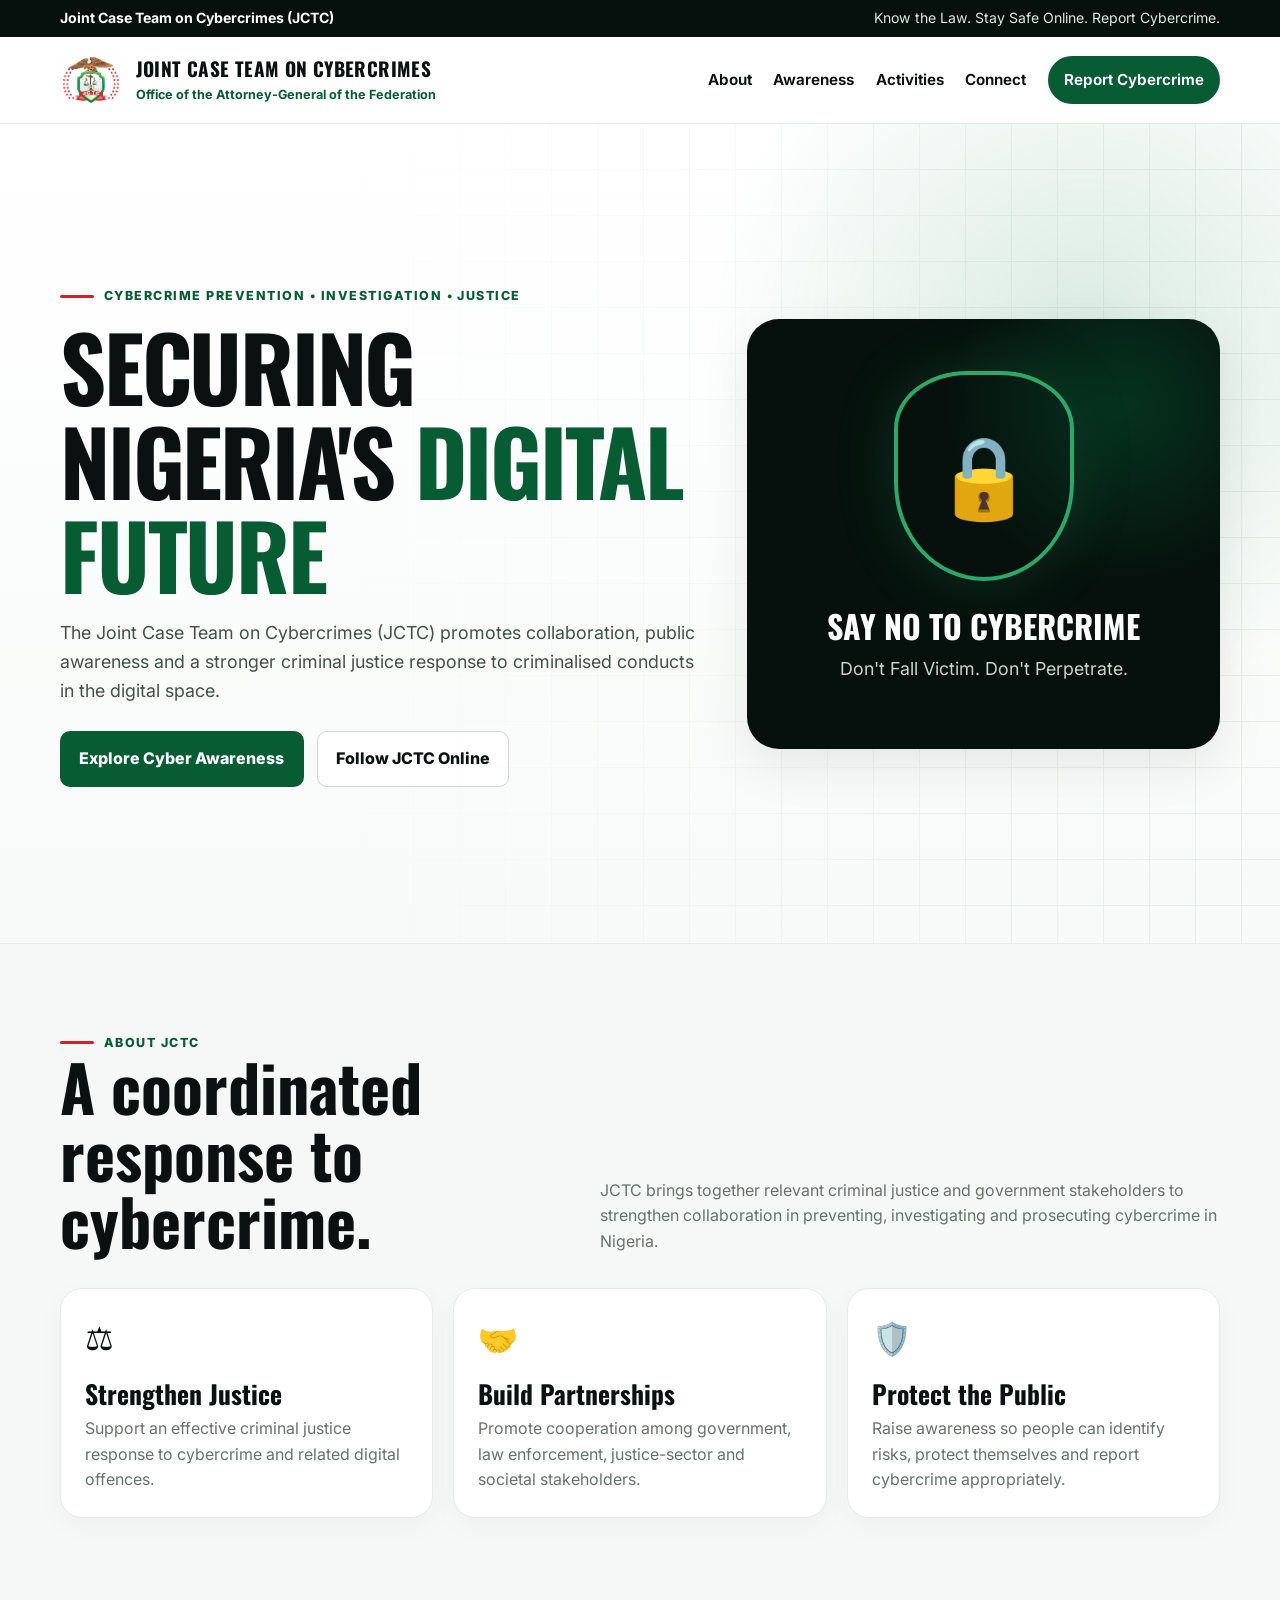
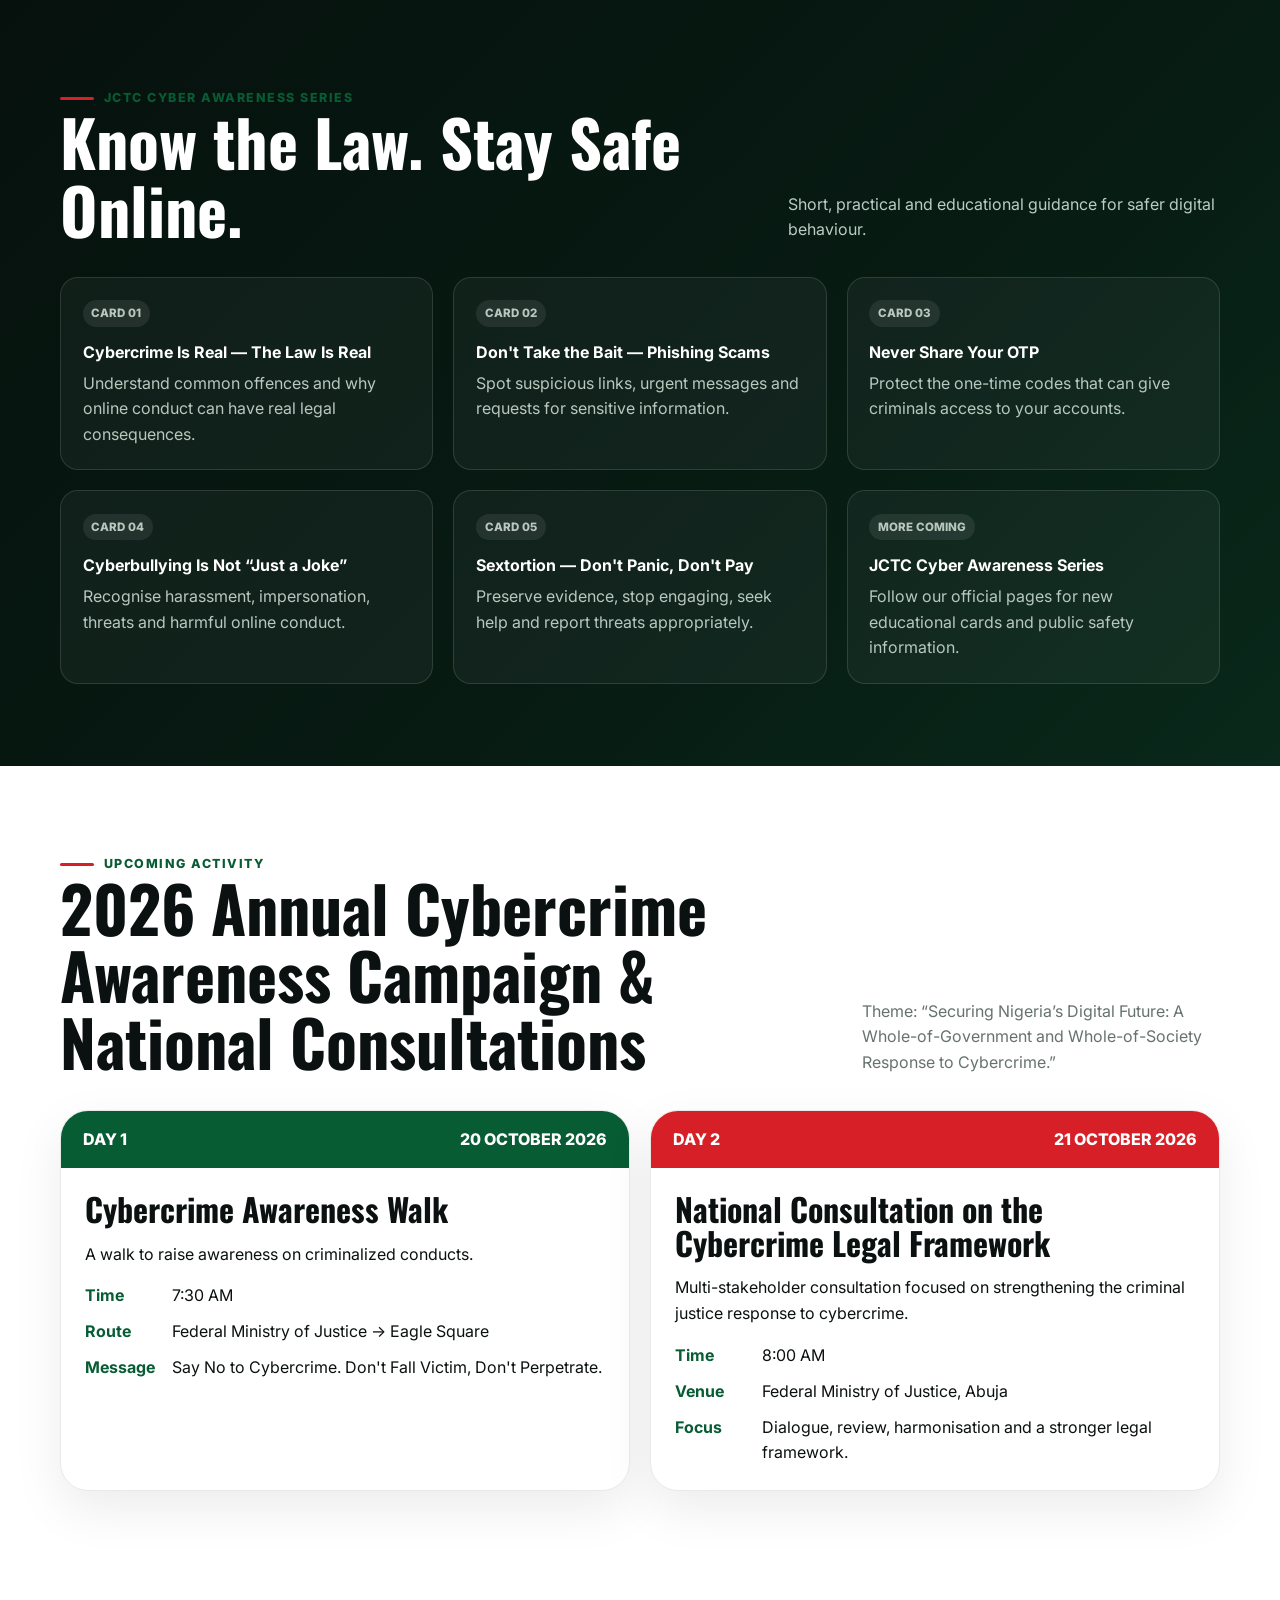
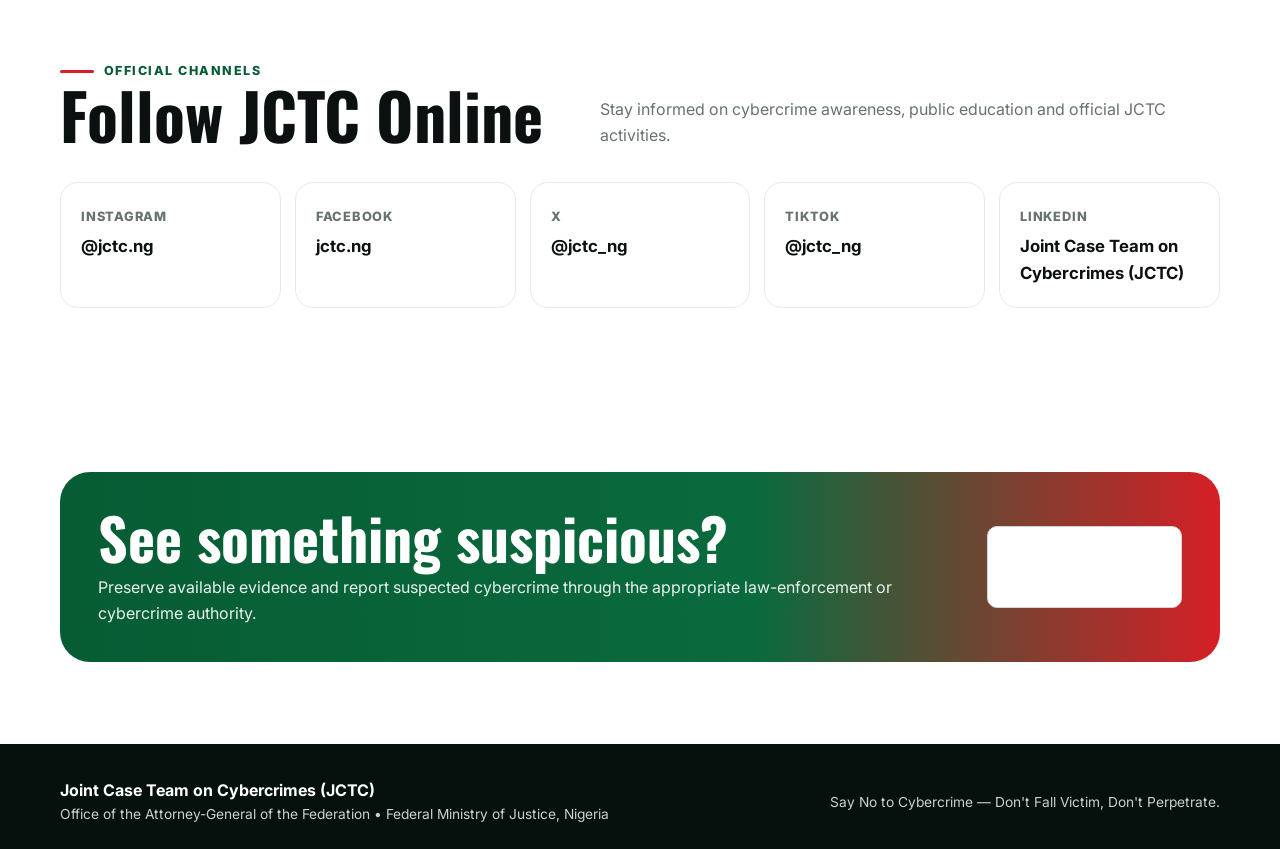
==== index.html @ baa5081a "Add files via upload" ====
<!DOCTYPE html>
<html lang="en">
<head>
  <meta charset="UTF-8" />
  <meta name="viewport" content="width=device-width, initial-scale=1.0" />
  <meta name="description" content="Joint Case Team on Cybercrimes (JCTC) — cybercrime awareness, activities, public education and official social media links." />
  <title>JCTC | Joint Case Team on Cybercrimes</title>
  <link rel="preconnect" href="https://fonts.googleapis.com">
  <link rel="preconnect" href="https://fonts.gstatic.com" crossorigin>
  <link href="https://fonts.googleapis.com/css2?family=Inter:wght@400;500;600;700;800&family=Oswald:wght@500;600;700&display=swap" rel="stylesheet">
  <style>
    :root{
      --green:#075c34;
      --green2:#0a7a45;
      --red:#d61f26;
      --ink:#0b1110;
      --muted:#66736c;
      --line:#e6ebe8;
      --soft:#f6f8f7;
      --white:#ffffff;
      --dark:#06110d;
      --dark2:#0a1f16;
      --gold:#b8872d;
      --shadow:0 18px 50px rgba(0,0,0,.08);
      --radius:22px;
    }
    *{box-sizing:border-box}
    html{scroll-behavior:smooth}
    body{
      margin:0;
      font-family:Inter,system-ui,-apple-system,Segoe UI,Roboto,Arial,sans-serif;
      color:var(--ink);
      background:#fff;
      line-height:1.6;
    }
    a{color:inherit;text-decoration:none}
    img{max-width:100%;display:block}
    .wrap{width:min(1160px,calc(100% - 36px));margin:auto}
    .topbar{
      background:var(--dark);
      color:#dbe9e1;
      font-size:.88rem;
      padding:.45rem 0;
    }
    .topbar .wrap{display:flex;justify-content:space-between;gap:1rem;align-items:center}
    .topbar strong{color:white}
    header{
      position:sticky;top:0;z-index:50;
      background:rgba(255,255,255,.95);
      backdrop-filter:blur(14px);
      border-bottom:1px solid var(--line);
    }
    .nav{
      min-height:86px;display:flex;align-items:center;justify-content:space-between;gap:1.2rem;
    }
    .brand{display:flex;align-items:center;gap:.85rem;min-width:0}
    .brand img{width:62px;height:62px;object-fit:contain;border-radius:10px}
    .brand-text strong{display:block;font-family:Oswald,sans-serif;font-size:1.2rem;letter-spacing:.02em}
    .brand-text span{display:block;color:var(--green);font-weight:700;font-size:.79rem}
    nav{display:flex;gap:1.35rem;align-items:center;font-weight:650;font-size:.95rem}
    nav a:hover{color:var(--green)}
    .nav-btn{background:var(--green);color:white;padding:.75rem 1rem;border-radius:999px}
    .hero{
      position:relative;overflow:hidden;
      background:
        radial-gradient(circle at 85% 25%, rgba(10,122,69,.14), transparent 30%),
        linear-gradient(180deg,#fff 0%,#f7faf8 100%);
      border-bottom:1px solid var(--line);
    }
    .hero::before{
      content:"";position:absolute;inset:0;opacity:.08;pointer-events:none;
      background-image:
        linear-gradient(90deg, transparent 97%, var(--green) 98%),
        linear-gradient(transparent 97%, var(--green) 98%);
      background-size:46px 46px;
      mask-image:linear-gradient(to left,#000,transparent 75%);
    }
    .hero-grid{
      min-height:620px;display:grid;grid-template-columns:1.15fr .85fr;align-items:center;gap:3rem;padding:74px 0;
    }
    .eyebrow{
      display:inline-flex;align-items:center;gap:.6rem;
      color:var(--green);font-weight:800;text-transform:uppercase;letter-spacing:.12em;font-size:.78rem;
    }
    .eyebrow::before{content:"";width:34px;height:3px;background:var(--red);border-radius:3px}
    h1,h2,h3{font-family:Oswald,sans-serif;line-height:1.05;margin:0}
    h1{font-size:clamp(3rem,7vw,6.1rem);letter-spacing:-.025em;margin:.8rem 0 1rem}
    h1 .green{color:var(--green)}
    h1 .red{color:var(--red)}
    .hero p{max-width:710px;font-size:1.12rem;color:#425149}
    .actions{display:flex;flex-wrap:wrap;gap:.8rem;margin-top:1.6rem}
    .btn{
      display:inline-flex;align-items:center;justify-content:center;gap:.5rem;
      padding:.9rem 1.15rem;border-radius:10px;font-weight:800;border:1px solid transparent;
    }
    .btn-primary{background:var(--green);color:#fff}
    .btn-outline{border-color:#cfd8d3;background:#fff}
    .hero-card{
      background:var(--dark);color:white;border-radius:32px;padding:2rem;box-shadow:var(--shadow);
      min-height:430px;position:relative;overflow:hidden;
    }
    .hero-card::before{
      content:"";position:absolute;inset:0;
      background:radial-gradient(circle at 80% 20%,rgba(0,255,139,.14),transparent 35%);
    }
    .shield{
      width:180px;height:210px;margin:20px auto 28px;
      border:4px solid #2ca86a;border-radius:90px 90px 110px 110px / 70px 70px 120px 120px;
      display:grid;place-items:center;position:relative;box-shadow:0 0 60px rgba(44,168,106,.2);
    }
    .shield::before{content:"🔒";font-size:5rem}
    .hero-card h3{font-size:2rem;text-align:center;position:relative}
    .hero-card p{color:#c5d7cd;text-align:center;position:relative;margin:.8rem 0 0}
    section{padding:82px 0}
    .section-head{display:flex;align-items:end;justify-content:space-between;gap:2rem;margin-bottom:34px}
    .section-head h2{font-size:clamp(2.2rem,5vw,4rem)}
    .section-head p{max-width:620px;color:var(--muted);margin:0}
    .grid{display:grid;gap:20px}
    .grid-3{grid-template-columns:repeat(3,1fr)}
    .grid-2{grid-template-columns:repeat(2,1fr)}
    .card{
      border:1px solid var(--line);border-radius:var(--radius);padding:1.5rem;background:#fff;box-shadow:0 8px 28px rgba(0,0,0,.035);
    }
    .card .icon{font-size:2rem;margin-bottom:1rem}
    .card h3{font-size:1.6rem;margin-bottom:.55rem}
    .card p{margin:0;color:var(--muted)}
    .about-band{background:var(--soft)}
    .awareness{
      background:linear-gradient(135deg,var(--dark),#071b13 60%,#09291a);
      color:white;position:relative;overflow:hidden;
    }
    .awareness .section-head p{color:#bbccc2}
    .awareness-card{
      border:1px solid rgba(255,255,255,.12);
      background:rgba(255,255,255,.045);padding:1.35rem;border-radius:18px;
    }
    .awareness-card b{display:block;color:#fff;margin-bottom:.35rem}
    .awareness-card span{color:#b8c8bf}
    .tag{display:inline-block;background:rgba(255,255,255,.08);padding:.25rem .55rem;border-radius:999px;font-size:.72rem;font-weight:800;color:#78d69d;margin-bottom:.8rem}
    .event-card{
      border-radius:28px;border:1px solid var(--line);overflow:hidden;background:white;box-shadow:var(--shadow);
    }
    .event-top{padding:1rem 1.4rem;background:var(--green);color:white;font-weight:800;display:flex;justify-content:space-between}
    .event-card.day2 .event-top{background:var(--red)}
    .event-body{padding:1.5rem}
    .event-body h3{font-size:2rem;margin-bottom:.8rem}
    .meta{display:grid;gap:.65rem;margin-top:1rem}
    .meta div{display:flex;gap:.7rem;align-items:flex-start}
    .meta strong{min-width:76px;color:var(--green)}
    .socials{background:#fff}
    .social-grid{display:grid;grid-template-columns:repeat(5,1fr);gap:14px}
    .social{
      padding:1.25rem;border:1px solid var(--line);border-radius:18px;background:#fff;transition:.2s;
    }
    .social:hover{transform:translateY(-4px);box-shadow:var(--shadow);border-color:#cfdad4}
    .social .platform{font-size:.8rem;color:var(--muted);font-weight:800;text-transform:uppercase;letter-spacing:.06em}
    .social strong{display:block;font-size:1.05rem;margin-top:.25rem}
    .cta{
      background:linear-gradient(90deg,var(--green),#0a6a3e 60%,var(--red));color:white;border-radius:30px;padding:2.2rem 2.4rem;
      display:flex;align-items:center;justify-content:space-between;gap:2rem;
    }
    .cta h2{font-size:clamp(2rem,5vw,3.6rem)}
    .cta p{margin:.5rem 0 0;color:#e9f3ed}
    footer{background:var(--dark);color:#c6d5cd;padding:34px 0 24px}
    footer .wrap{display:flex;justify-content:space-between;gap:2rem;align-items:center}
    footer strong{color:white}
    .small{font-size:.86rem}
    @media(max-width:900px){
      nav{display:none}
      .hero-grid{grid-template-columns:1fr;min-height:auto;padding:54px 0}
      .hero-card{min-height:360px}
      .grid-3,.grid-2,.social-grid{grid-template-columns:1fr 1fr}
      .section-head{align-items:flex-start;flex-direction:column}
      .cta{flex-direction:column;align-items:flex-start}
    }
    @media(max-width:600px){
      .brand-text span{display:none}
      .grid-3,.grid-2,.social-grid{grid-template-columns:1fr}
      h1{font-size:3.6rem}
      section{padding:58px 0}
      .topbar .wrap{justify-content:center;text-align:center}
      .topbar .wrap span:last-child{display:none}
      footer .wrap{flex-direction:column;align-items:flex-start}
    }
  </style>
</head>
<body>

<div class="topbar">
  <div class="wrap">
    <span><strong>Joint Case Team on Cybercrimes (JCTC)</strong></span>
    <span>Know the Law. Stay Safe Online. Report Cybercrime.</span>
  </div>
</div>

<header>
  <div class="wrap nav">
    <a class="brand" href="#home">
      <img src="[data-uri]" alt="JCTC logo">
      <div class="brand-text">
        <strong>JOINT CASE TEAM ON CYBERCRIMES</strong>
        <span>Office of the Attorney-General of the Federation</span>
      </div>
    </a>
    <nav>
      <a href="#about">About</a>
      <a href="#awareness">Awareness</a>
      <a href="#activities">Activities</a>
      <a href="#connect">Connect</a>
      <a class="nav-btn" href="#report">Report Cybercrime</a>
    </nav>
  </div>
</header>

<main id="home">
  <section class="hero">
    <div class="wrap hero-grid">
      <div>
        <span class="eyebrow">Cybercrime prevention • investigation • justice</span>
        <h1>SECURING NIGERIA'S <span class="green">DIGITAL FUTURE</span></h1>
        <p>
          The Joint Case Team on Cybercrimes (JCTC) promotes collaboration, public awareness
          and a stronger criminal justice response to criminalised conducts in the digital space.
        </p>
        <div class="actions">
          <a class="btn btn-primary" href="#awareness">Explore Cyber Awareness</a>
          <a class="btn btn-outline" href="#connect">Follow JCTC Online</a>
        </div>
      </div>
      <div class="hero-card">
        <div class="shield"></div>
        <h3>SAY NO TO CYBERCRIME</h3>
        <p>Don't Fall Victim. Don't Perpetrate.</p>
      </div>
    </div>
  </section>

  <section id="about" class="about-band">
    <div class="wrap">
      <div class="section-head">
        <div>
          <span class="eyebrow">About JCTC</span>
          <h2>A coordinated response to cybercrime.</h2>
        </div>
        <p>
          JCTC brings together relevant criminal justice and government stakeholders to strengthen
          collaboration in preventing, investigating and prosecuting cybercrime in Nigeria.
        </p>
      </div>
      <div class="grid grid-3">
        <div class="card">
          <div class="icon">⚖️</div>
          <h3>Strengthen Justice</h3>
          <p>Support an effective criminal justice response to cybercrime and related digital offences.</p>
        </div>
        <div class="card">
          <div class="icon">🤝</div>
          <h3>Build Partnerships</h3>
          <p>Promote cooperation among government, law enforcement, justice-sector and societal stakeholders.</p>
        </div>
        <div class="card">
          <div class="icon">🛡️</div>
          <h3>Protect the Public</h3>
          <p>Raise awareness so people can identify risks, protect themselves and report cybercrime appropriately.</p>
        </div>
      </div>
    </div>
  </section>

  <section id="awareness" class="awareness">
    <div class="wrap">
      <div class="section-head">
        <div>
          <span class="eyebrow">JCTC Cyber Awareness Series</span>
          <h2>Know the Law. Stay Safe Online.</h2>
        </div>
        <p>Short, practical and educational guidance for safer digital behaviour.</p>
      </div>
      <div class="grid grid-3">
        <div class="awareness-card"><span class="tag">CARD 01</span><b>Cybercrime Is Real — The Law Is Real</b><span>Understand common offences and why online conduct can have real legal consequences.</span></div>
        <div class="awareness-card"><span class="tag">CARD 02</span><b>Don't Take the Bait — Phishing Scams</b><span>Spot suspicious links, urgent messages and requests for sensitive information.</span></div>
        <div class="awareness-card"><span class="tag">CARD 03</span><b>Never Share Your OTP</b><span>Protect the one-time codes that can give criminals access to your accounts.</span></div>
        <div class="awareness-card"><span class="tag">CARD 04</span><b>Cyberbullying Is Not “Just a Joke”</b><span>Recognise harassment, impersonation, threats and harmful online conduct.</span></div>
        <div class="awareness-card"><span class="tag">CARD 05</span><b>Sextortion — Don't Panic, Don't Pay</b><span>Preserve evidence, stop engaging, seek help and report threats appropriately.</span></div>
        <div class="awareness-card"><span class="tag">MORE COMING</span><b>JCTC Cyber Awareness Series</b><span>Follow our official pages for new educational cards and public safety information.</span></div>
      </div>
    </div>
  </section>

  <section id="activities">
    <div class="wrap">
      <div class="section-head">
        <div>
          <span class="eyebrow">Upcoming activity</span>
          <h2>2026 Annual Cybercrime Awareness Campaign & National Consultations</h2>
        </div>
        <p>
          Theme: “Securing Nigeria’s Digital Future: A Whole-of-Government and Whole-of-Society
          Response to Cybercrime.”
        </p>
      </div>
      <div class="grid grid-2">
        <div class="event-card">
          <div class="event-top"><span>DAY 1</span><span>20 OCTOBER 2026</span></div>
          <div class="event-body">
            <h3>Cybercrime Awareness Walk</h3>
            <p>A walk to raise awareness on criminalized conducts.</p>
            <div class="meta">
              <div><strong>Time</strong><span>7:30 AM</span></div>
              <div><strong>Route</strong><span>Federal Ministry of Justice → Eagle Square</span></div>
              <div><strong>Message</strong><span>Say No to Cybercrime. Don't Fall Victim, Don't Perpetrate.</span></div>
            </div>
          </div>
        </div>
        <div class="event-card day2">
          <div class="event-top"><span>DAY 2</span><span>21 OCTOBER 2026</span></div>
          <div class="event-body">
            <h3>National Consultation on the Cybercrime Legal Framework</h3>
            <p>Multi-stakeholder consultation focused on strengthening the criminal justice response to cybercrime.</p>
            <div class="meta">
              <div><strong>Time</strong><span>8:00 AM</span></div>
              <div><strong>Venue</strong><span>Federal Ministry of Justice, Abuja</span></div>
              <div><strong>Focus</strong><span>Dialogue, review, harmonisation and a stronger legal framework.</span></div>
            </div>
          </div>
        </div>
      </div>
    </div>
  </section>

  <section id="connect" class="socials">
    <div class="wrap">
      <div class="section-head">
        <div>
          <span class="eyebrow">Official channels</span>
          <h2>Follow JCTC Online</h2>
        </div>
        <p>Stay informed on cybercrime awareness, public education and official JCTC activities.</p>
      </div>
      <div class="social-grid">
        <a class="social" href="https://instagram.com/jctc.ng" target="_blank" rel="noopener">
          <span class="platform">Instagram</span><strong>@jctc.ng</strong>
        </a>
        <a class="social" href="https://facebook.com/jctc.ng" target="_blank" rel="noopener">
          <span class="platform">Facebook</span><strong>jctc.ng</strong>
        </a>
        <a class="social" href="https://x.com/jctc_ng" target="_blank" rel="noopener">
          <span class="platform">X</span><strong>@jctc_ng</strong>
        </a>
        <a class="social" href="https://www.tiktok.com/@jctc_ng" target="_blank" rel="noopener">
          <span class="platform">TikTok</span><strong>@jctc_ng</strong>
        </a>
        <a class="social" href="https://www.linkedin.com/in/joint-case-team-on-cybercrimes-jctc-76620442a" target="_blank" rel="noopener">
          <span class="platform">LinkedIn</span><strong>Joint Case Team on Cybercrimes (JCTC)</strong>
        </a>
      </div>
    </div>
  </section>

  <section id="report">
    <div class="wrap">
      <div class="cta">
        <div>
          <h2>See something suspicious?</h2>
          <p>Preserve available evidence and report suspected cybercrime through the appropriate law-enforcement or cybercrime authority.</p>
        </div>
        <a class="btn btn-outline" href="#connect">Verify JCTC Channels</a>
      </div>
    </div>
  </section>
</main>

<footer>
  <div class="wrap">
    <div>
      <strong>Joint Case Team on Cybercrimes (JCTC)</strong>
      <div class="small">Office of the Attorney-General of the Federation • Federal Ministry of Justice, Nigeria</div>
    </div>
    <div class="small">Say No to Cybercrime — Don't Fall Victim, Don't Perpetrate.</div>
  </div>
</footer>

</body>
</html>
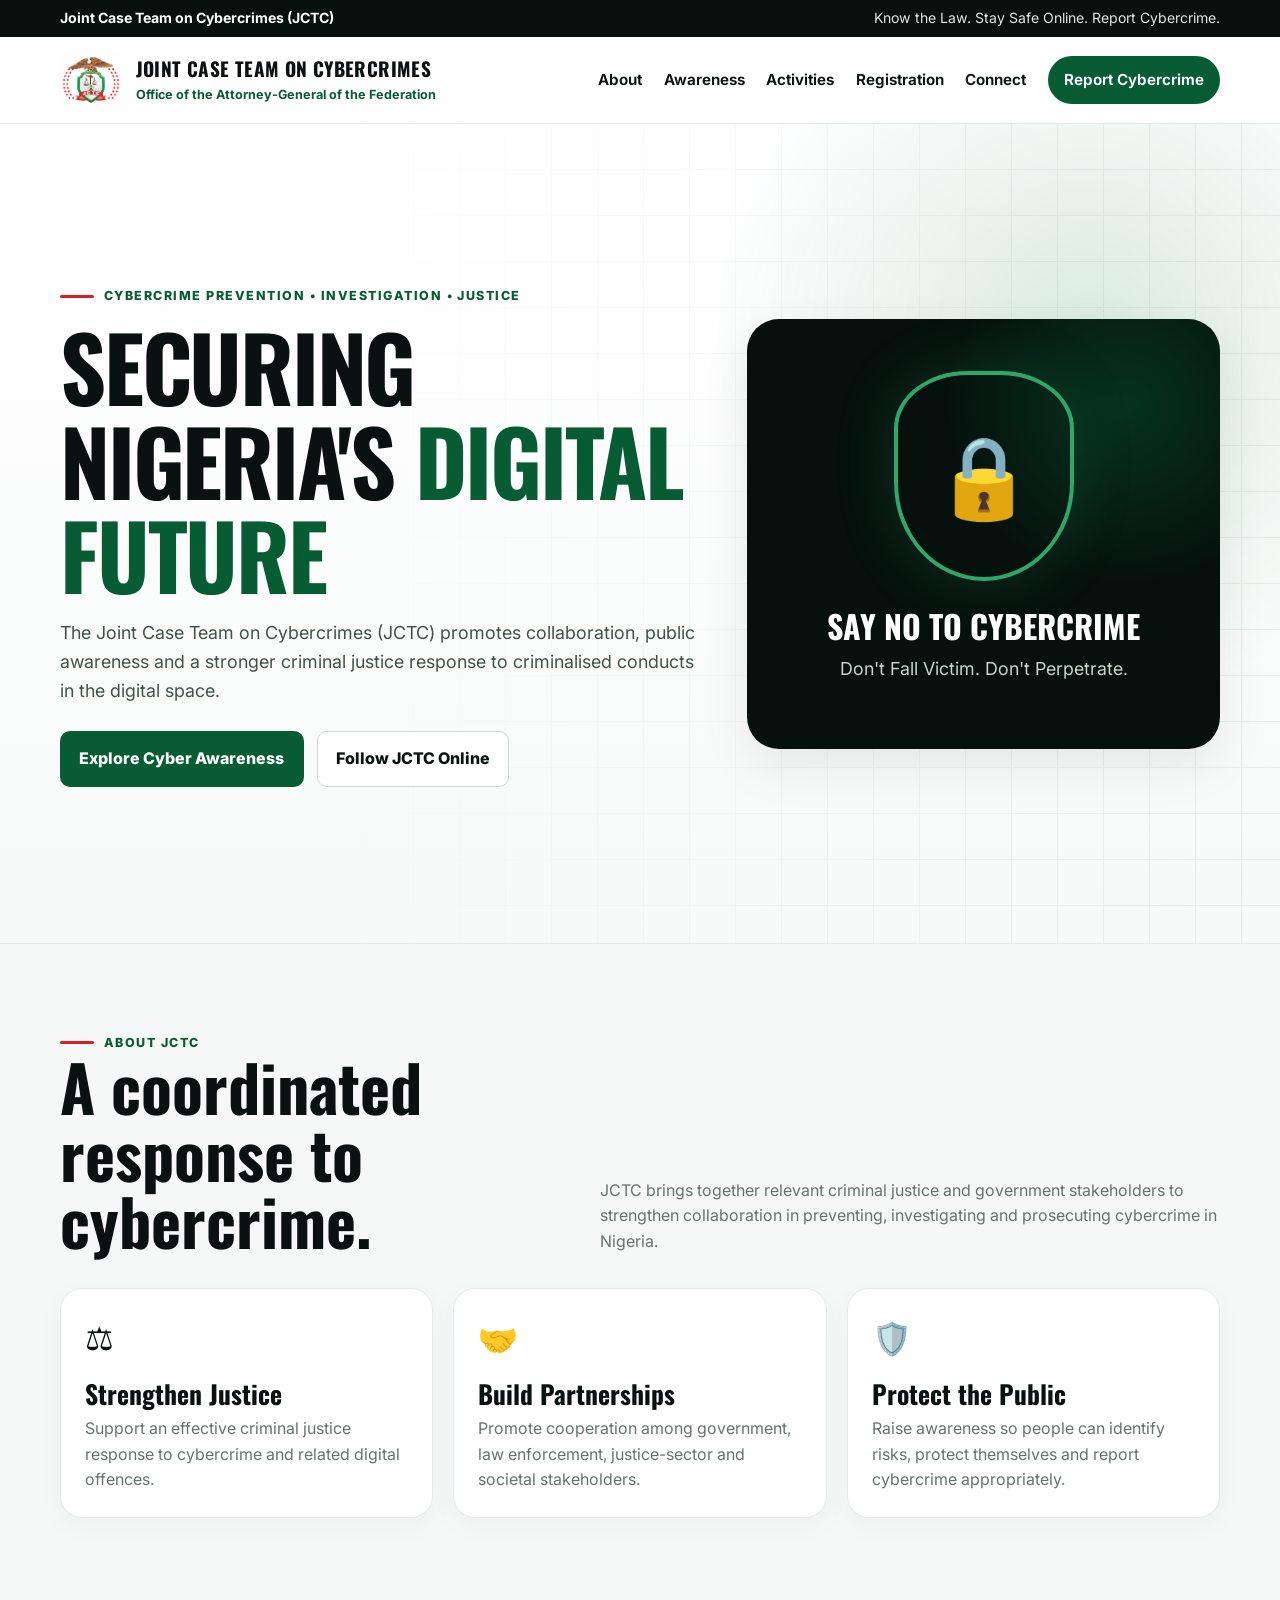
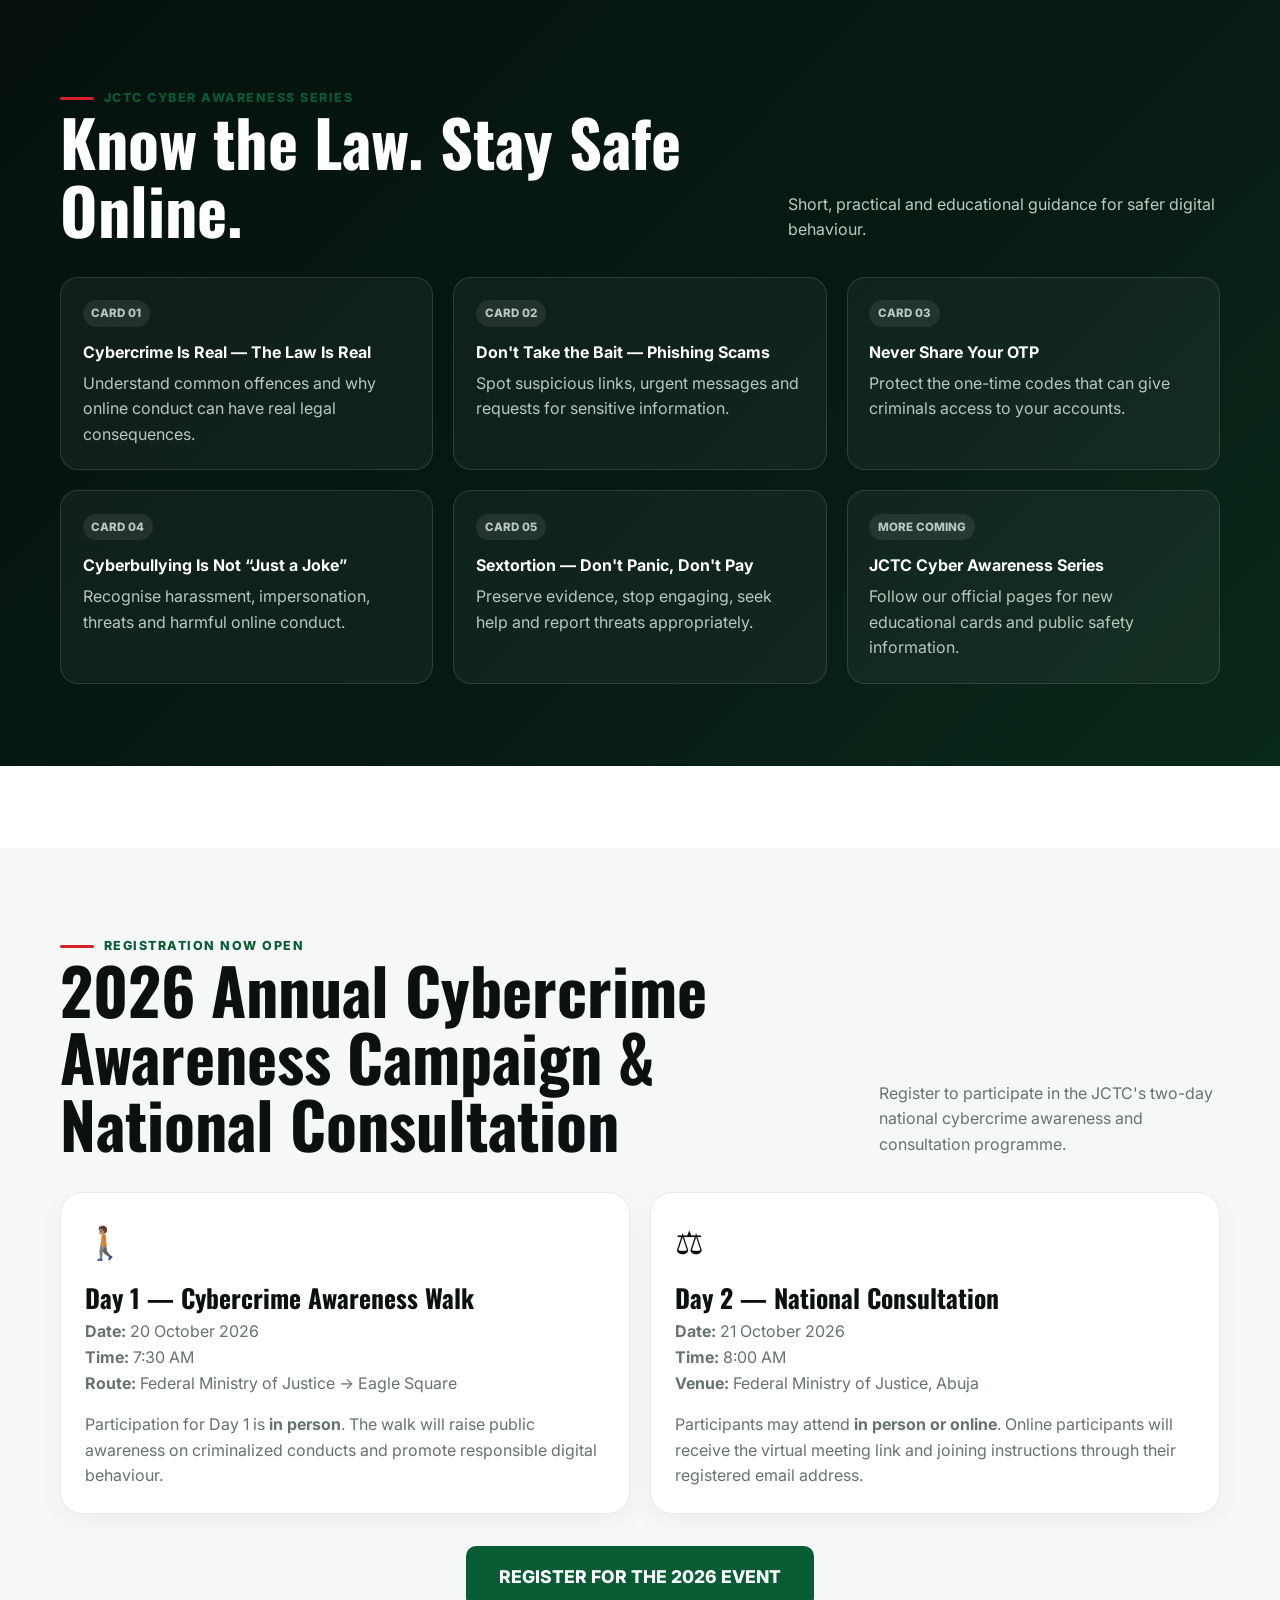
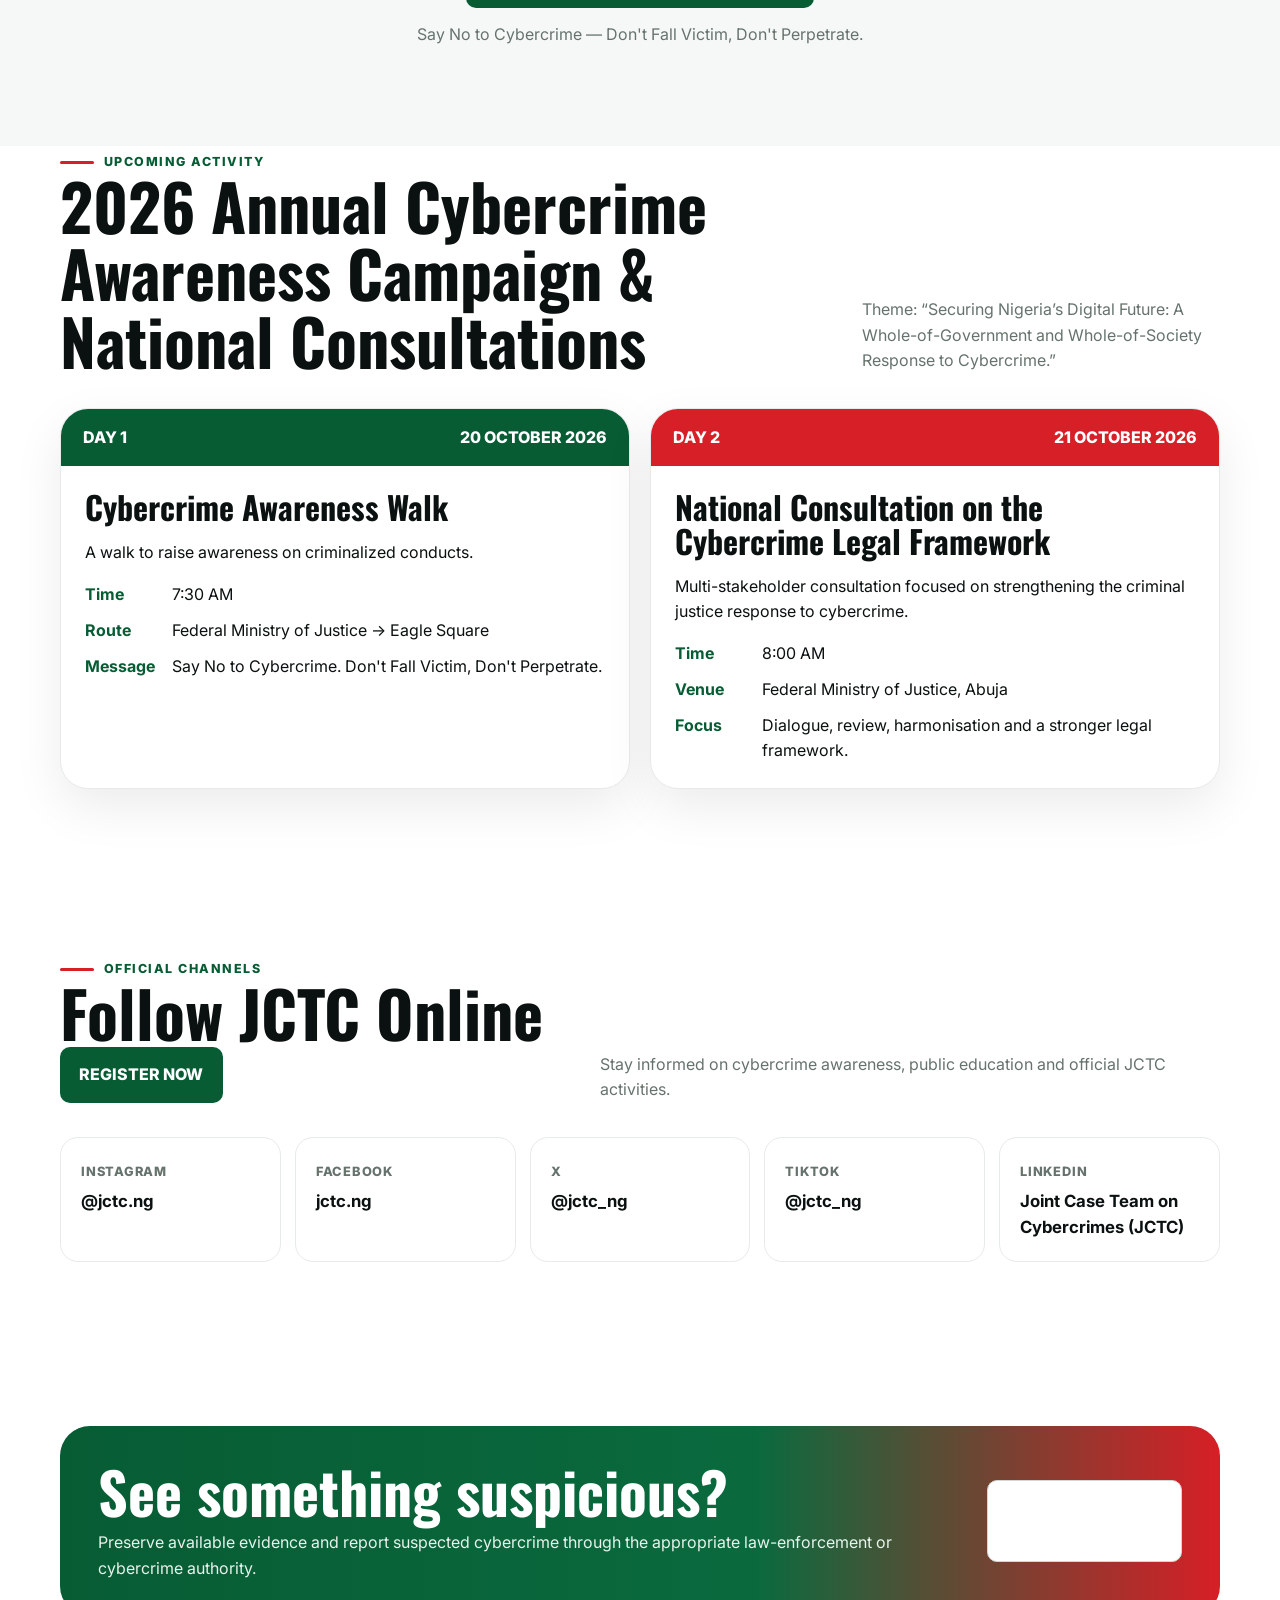
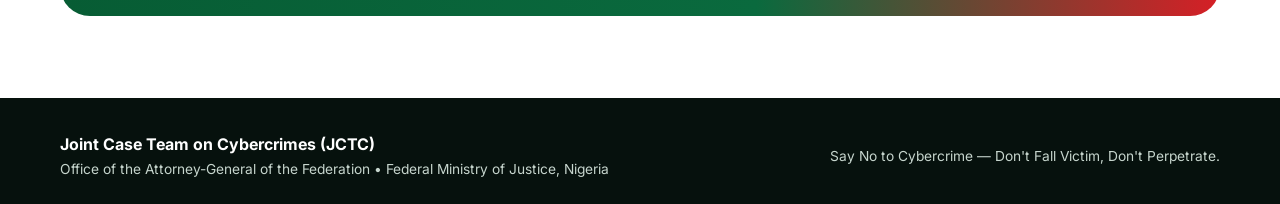
==== commit b5515cd0: "Add 2026 event registration" ====
--- a/index.html
+++ b/index.html
@@ -206,6 +206,7 @@
       <a href="#about">About</a>
       <a href="#awareness">Awareness</a>
       <a href="#activities">Activities</a>
+      <a href="#registration">Registration</a>
       <a href="#connect">Connect</a>
       <a class="nav-btn" href="#report">Report Cybercrime</a>
     </nav>
@@ -288,6 +289,73 @@
   </section>
 
   <section id="activities">
+    <section id="registration" class="about-band">
+  <div class="wrap">
+    <div class="section-head">
+      <div>
+        <span class="eyebrow">Registration Now Open</span>
+        <h2>2026 Annual Cybercrime Awareness Campaign & National Consultation</h2>
+      </div>
+      <p>
+        Register to participate in the JCTC's two-day national cybercrime awareness
+        and consultation programme.
+      </p>
+    </div>
+
+    <div class="grid grid-2">
+
+      <div class="card">
+        <div class="icon">🚶🏽</div>
+        <h3>Day 1 — Cybercrime Awareness Walk</h3>
+
+        <p>
+          <strong>Date:</strong> 20 October 2026<br>
+          <strong>Time:</strong> 7:30 AM<br>
+          <strong>Route:</strong> Federal Ministry of Justice → Eagle Square
+        </p>
+
+        <p style="margin-top:1rem;">
+          Participation for Day 1 is <strong>in person</strong>.
+          The walk will raise public awareness on criminalized conducts
+          and promote responsible digital behaviour.
+        </p>
+      </div>
+
+      <div class="card">
+        <div class="icon">⚖️</div>
+        <h3>Day 2 — National Consultation</h3>
+
+        <p>
+          <strong>Date:</strong> 21 October 2026<br>
+          <strong>Time:</strong> 8:00 AM<br>
+          <strong>Venue:</strong> Federal Ministry of Justice, Abuja
+        </p>
+
+        <p style="margin-top:1rem;">
+          Participants may attend <strong>in person or online</strong>.
+          Online participants will receive the virtual meeting link and
+          joining instructions through their registered email address.
+        </p>
+      </div>
+
+    </div>
+
+    <div style="text-align:center; margin-top:32px;">
+      <a class="btn btn-primary"
+         href="https://docs.google.com/forms/d/e/1FAIpQLSehMK2BRo-c7ApW1UpkfYBuAHIg1azyu5XtTMMCSb_aaMPcrw/viewform"
+         target="_blank"
+         rel="noopener"
+         style="font-size:1.1rem; padding:1rem 2rem;">
+        REGISTER FOR THE 2026 EVENT
+      </a>
+
+      <p style="margin-top:14px; color:#66736c;">
+        Say No to Cybercrime — Don't Fall Victim, Don't Perpetrate.
+      </p>
+    </div>
+
+  </div>
+</section>
     <div class="wrap">
       <div class="section-head">
         <div>
@@ -334,6 +402,13 @@
         <div>
           <span class="eyebrow">Official channels</span>
           <h2>Follow JCTC Online</h2>
+          <a class="btn btn-primary"
+            href="https://docs.google.com/forms/d/e/1FAIpQLSehMK2BRo-c7ApW1UpkfYBuAHIg1azyu5XtTMMCSb_aaMPcrw/viewform"
+            target="_blank"
+            rel="noopener">
+            REGISTER NOW
+          </a>
+          
         </div>
         <p>Stay informed on cybercrime awareness, public education and official JCTC activities.</p>
       </div>
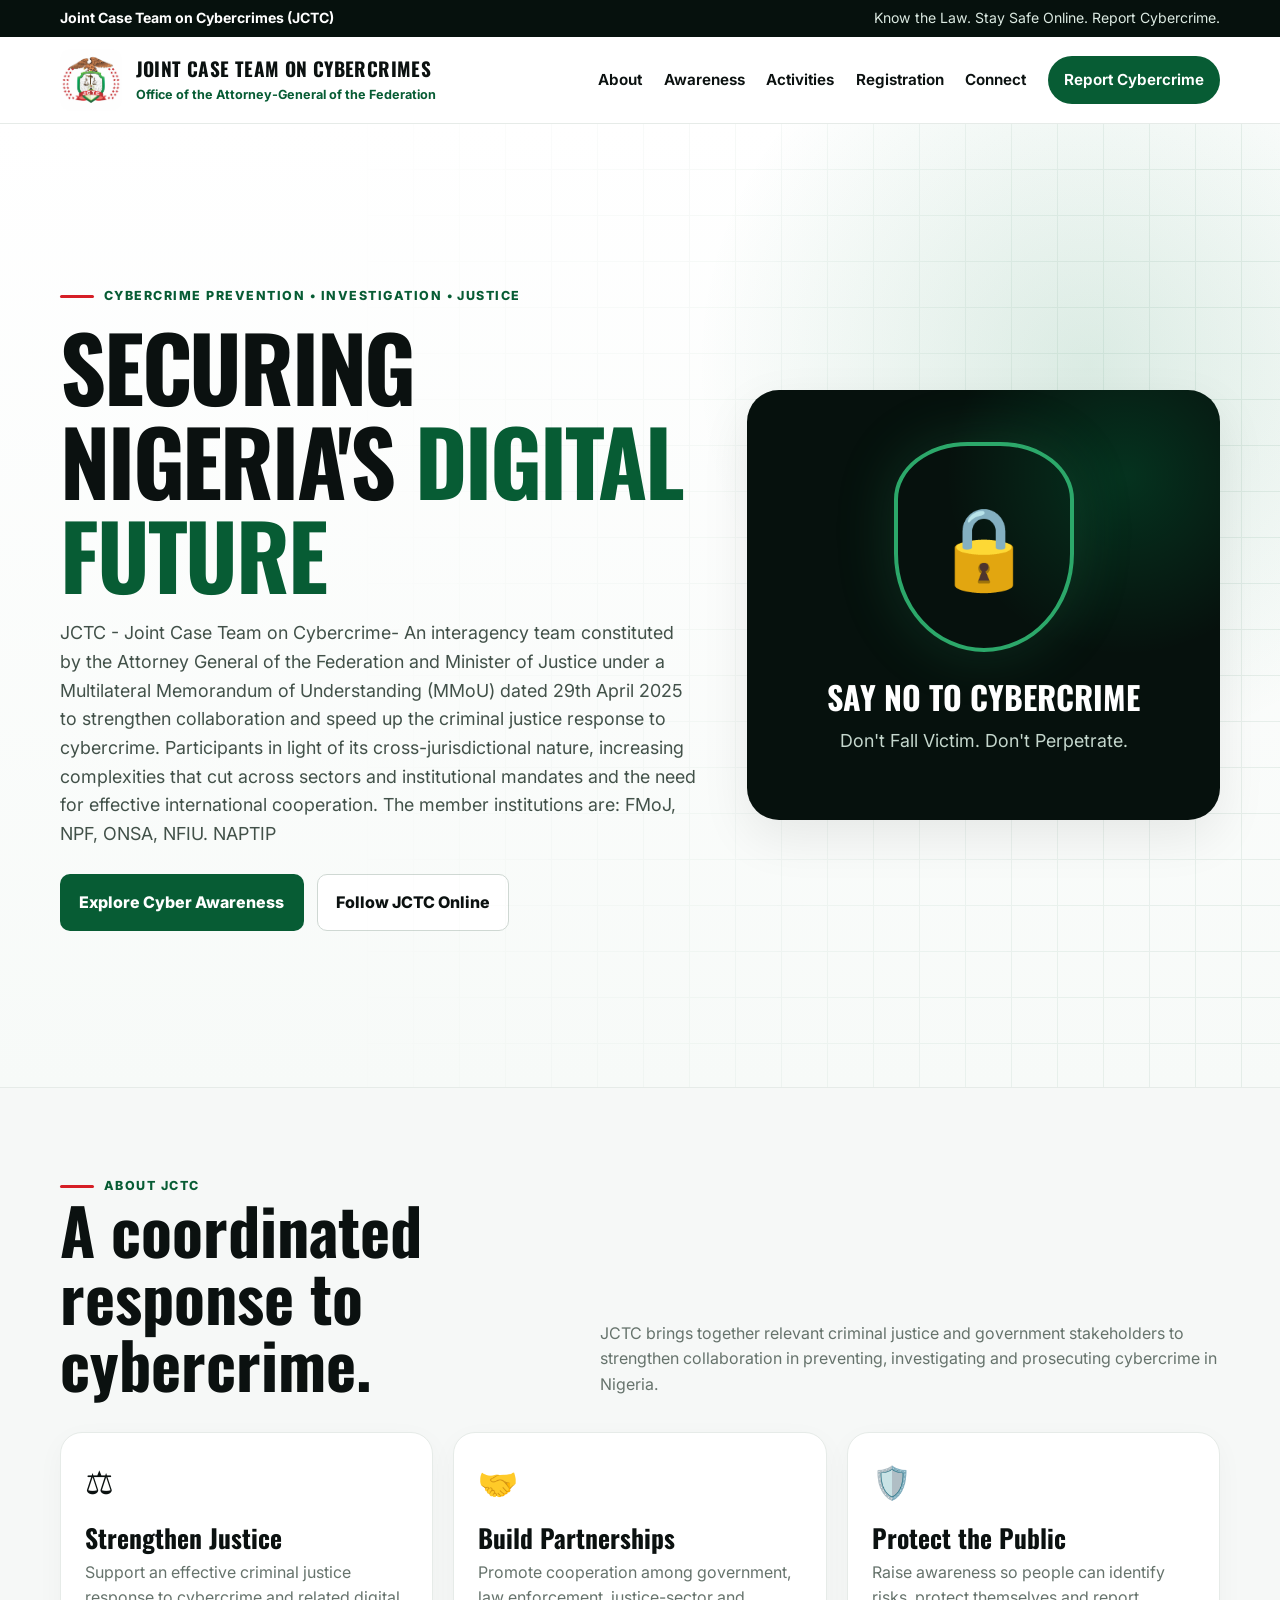
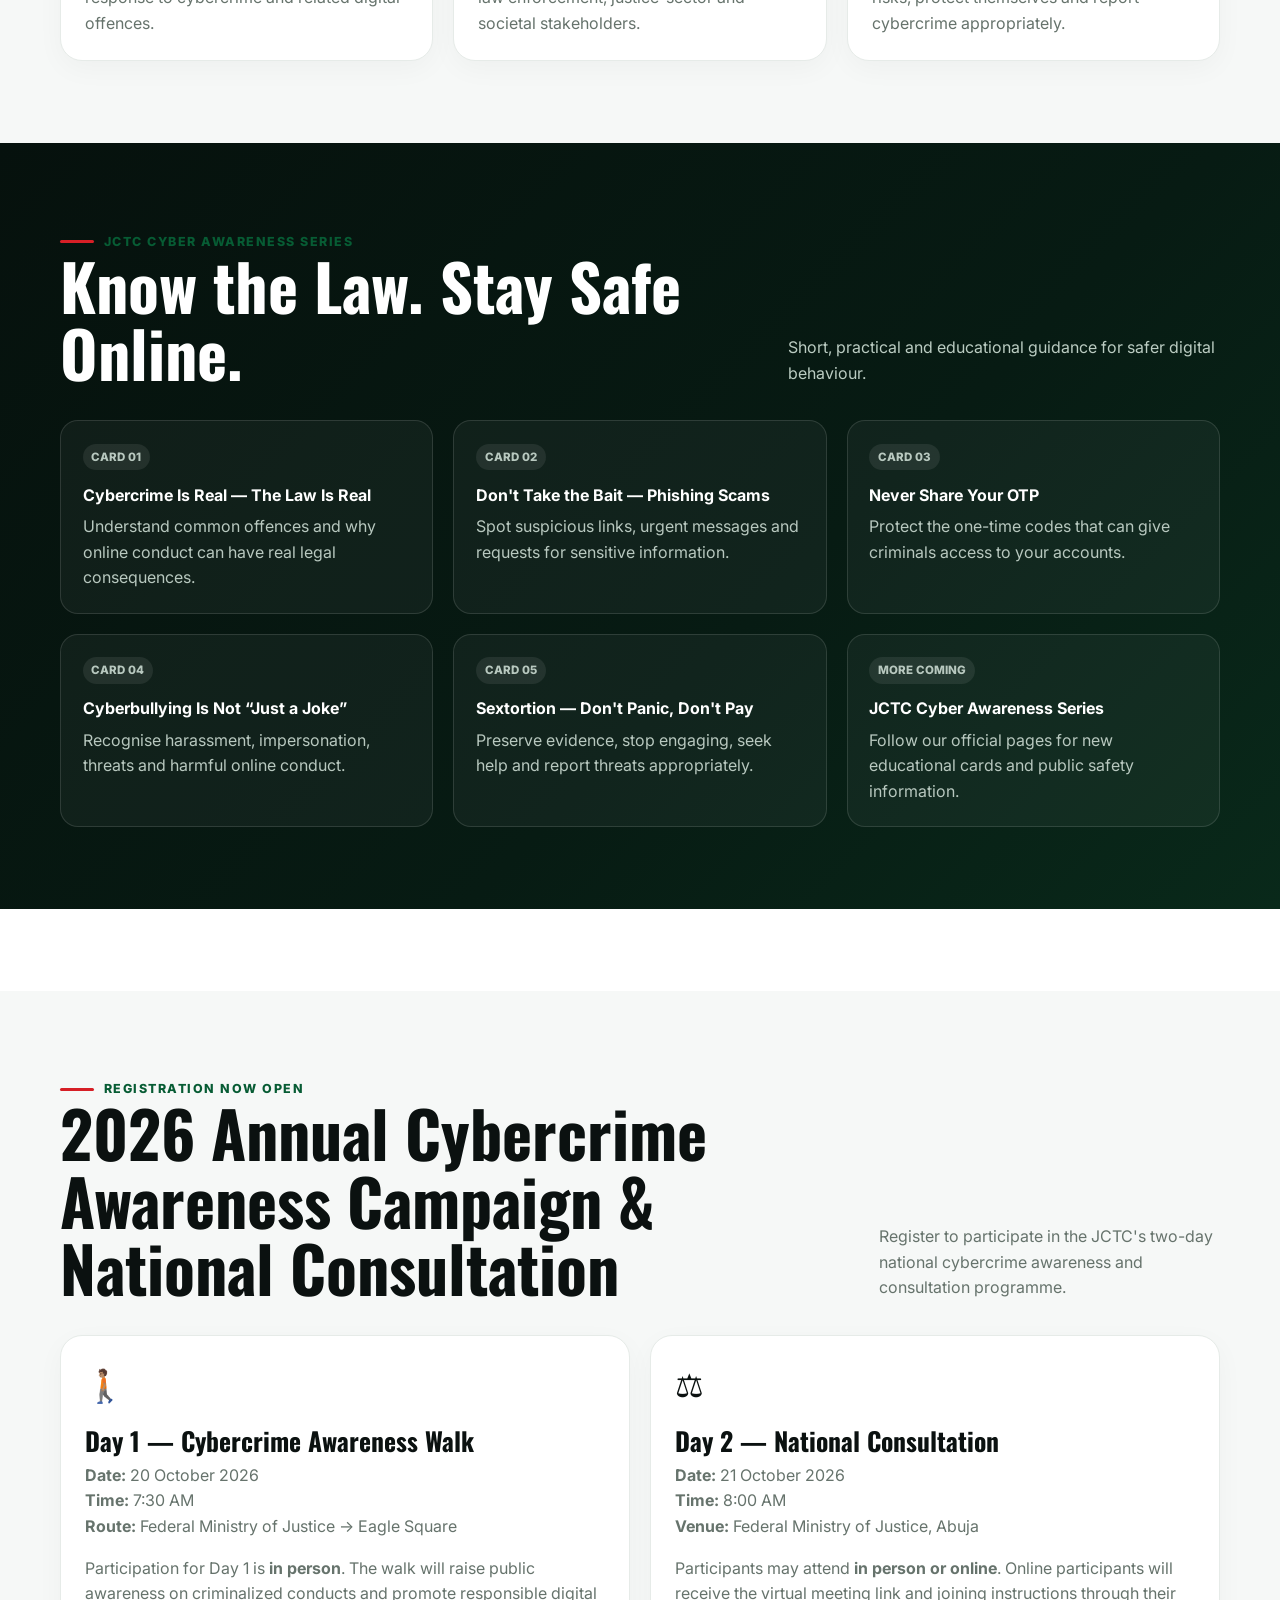
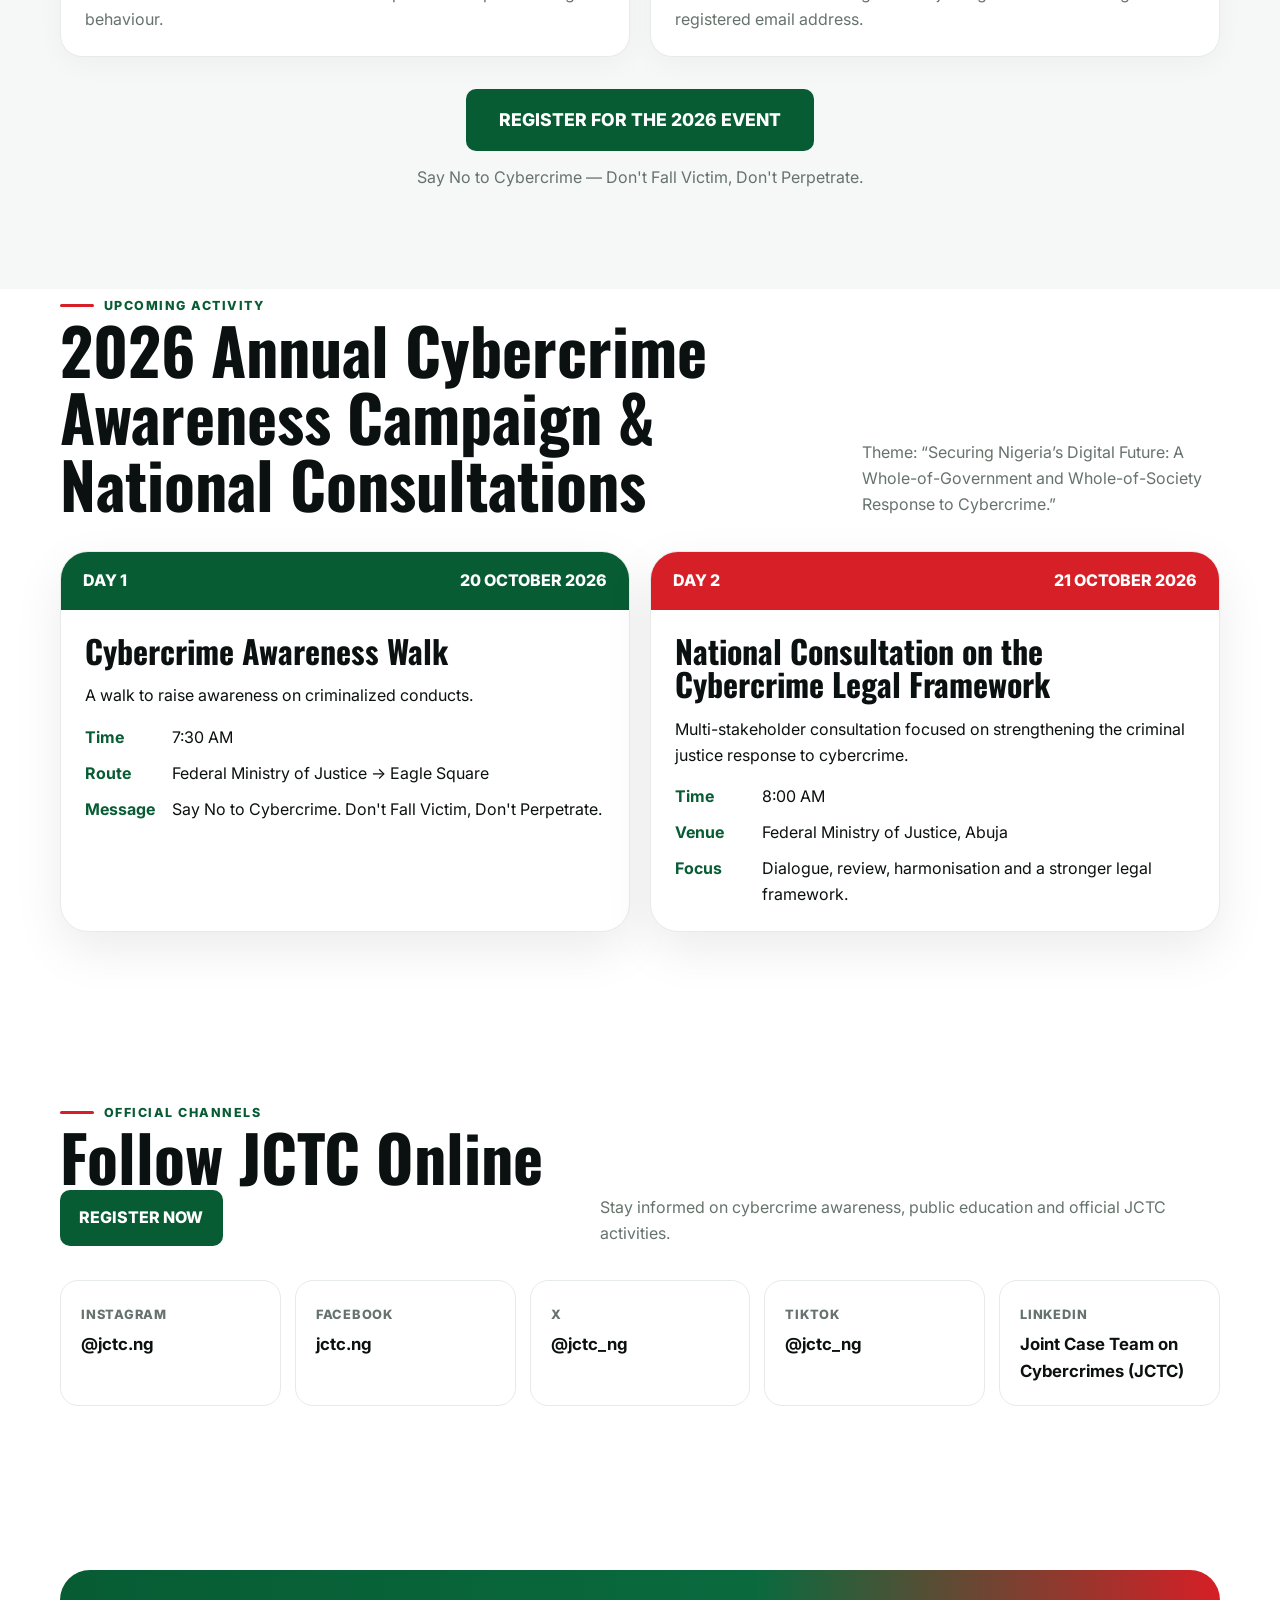
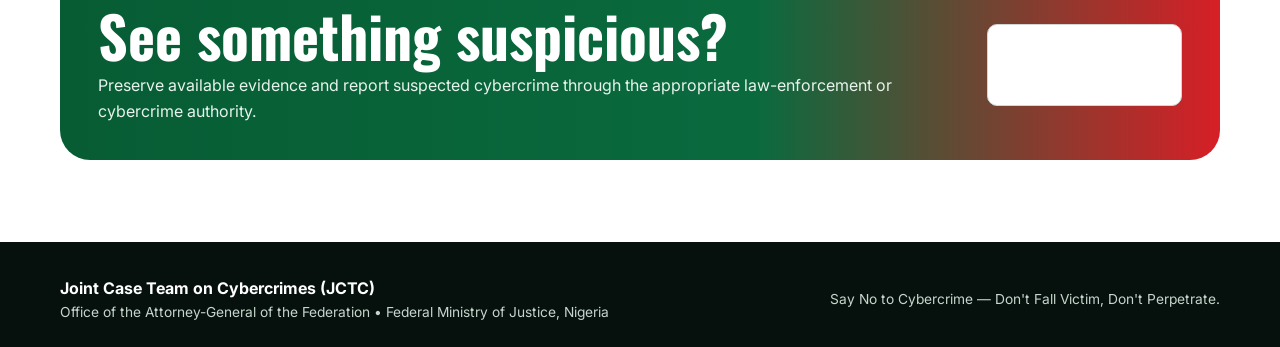
==== commit 6f68ed92: "Definition" ====
--- a/index.html
+++ b/index.html
@@ -220,8 +220,8 @@
         <span class="eyebrow">Cybercrime prevention • investigation • justice</span>
         <h1>SECURING NIGERIA'S <span class="green">DIGITAL FUTURE</span></h1>
         <p>
-          The Joint Case Team on Cybercrimes (JCTC) promotes collaboration, public awareness
-          and a stronger criminal justice response to criminalised conducts in the digital space.
+          JCTC - Joint Case Team on Cybercrime- An interagency team constituted by the Attorney General of the Federation and Minister of Justice under a Multilateral Memorandum of Understanding (MMoU) dated 29th April 2025 to strengthen collaboration and speed up the criminal justice response to cybercrime. Participants in light of its cross-jurisdictional nature,  increasing complexities that cut across sectors and institutional mandates and the need for effective international cooperation.
+          The member institutions are: FMoJ, NPF, ONSA, NFIU. NAPTIP
         </p>
         <div class="actions">
           <a class="btn btn-primary" href="#awareness">Explore Cyber Awareness</a>
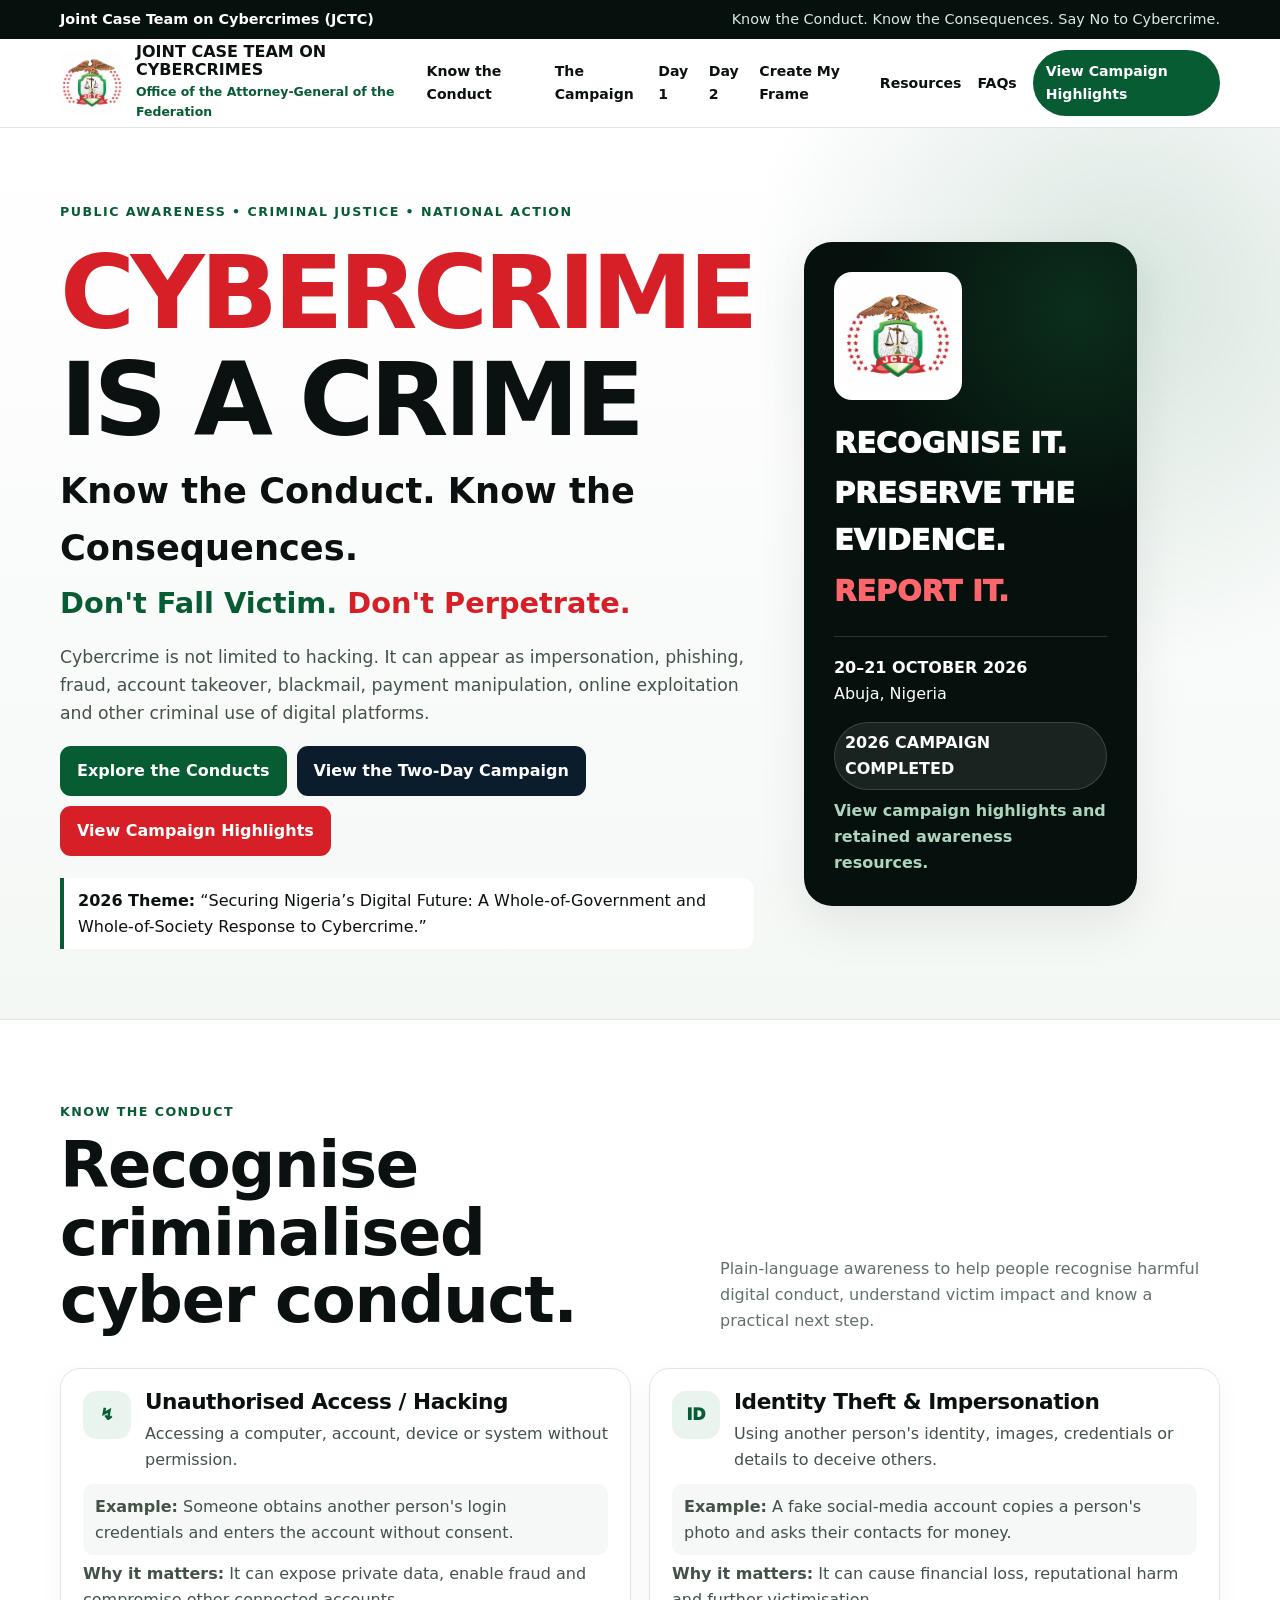
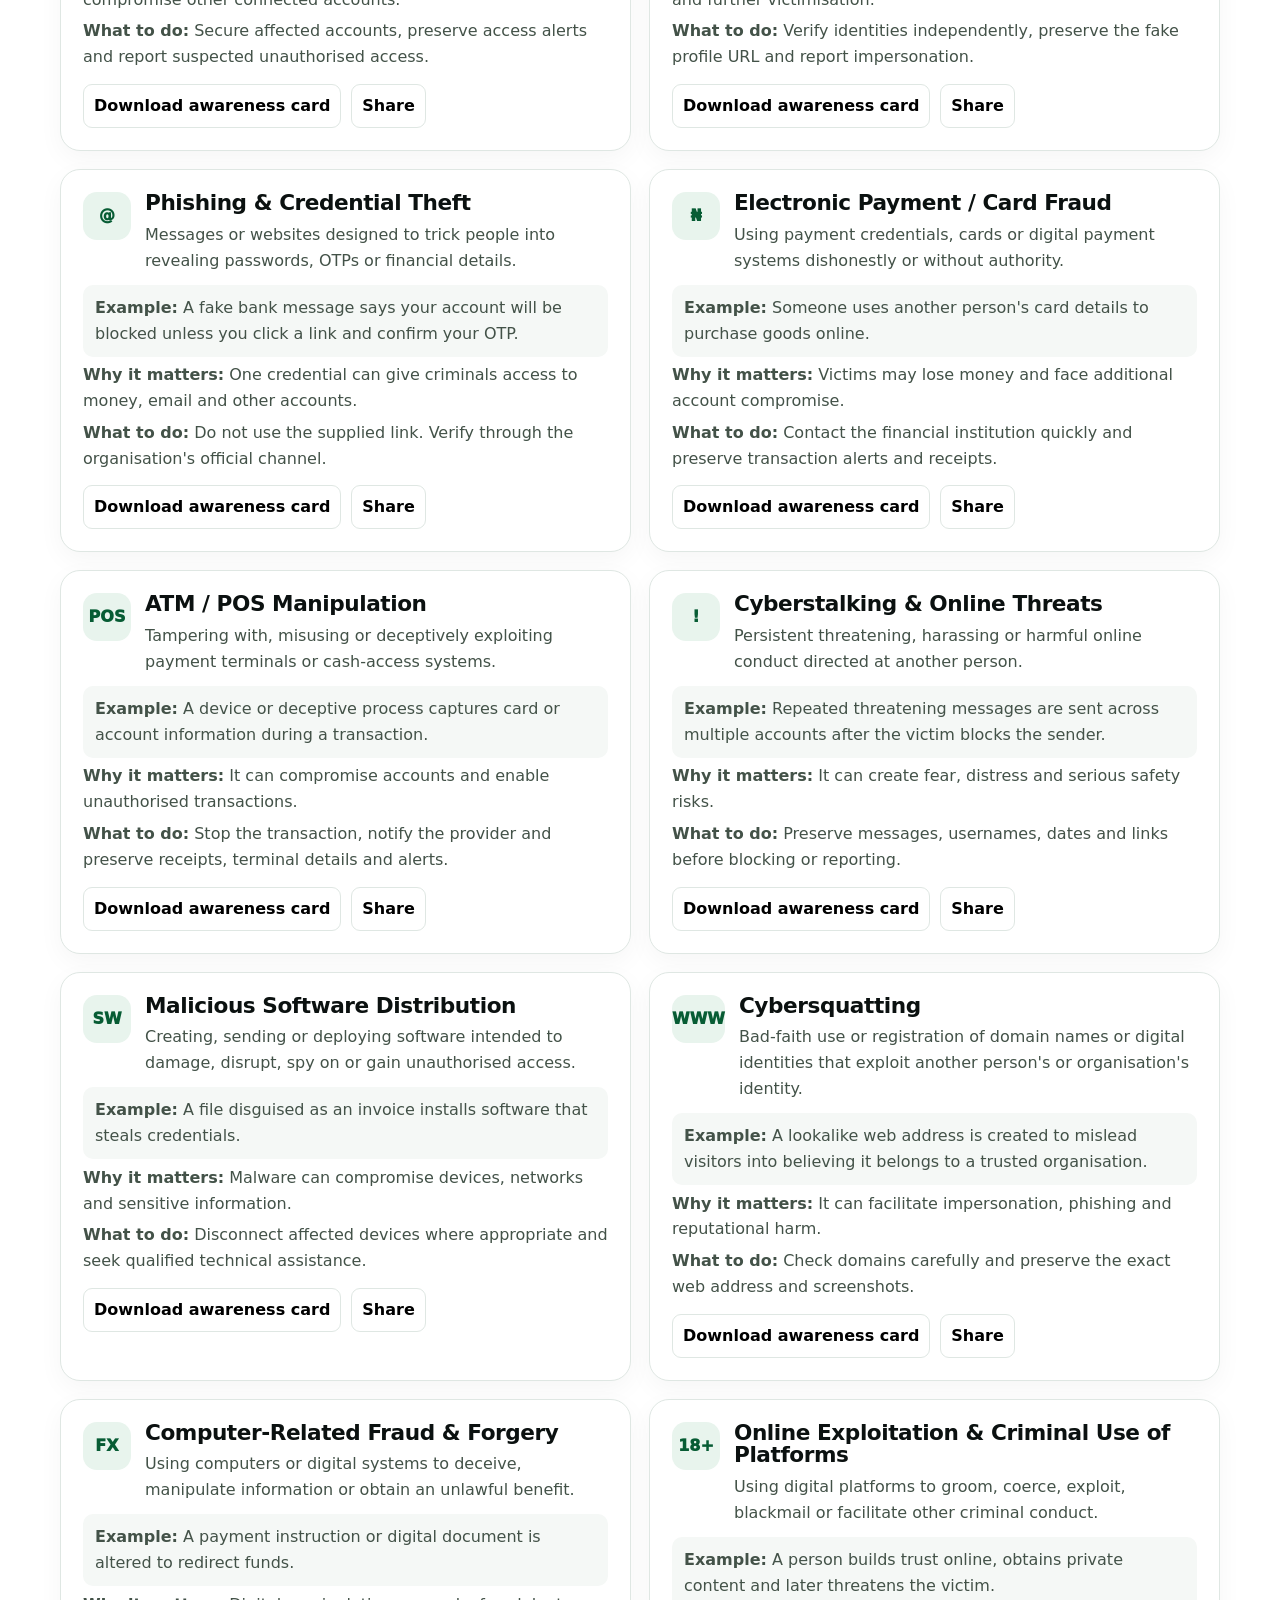
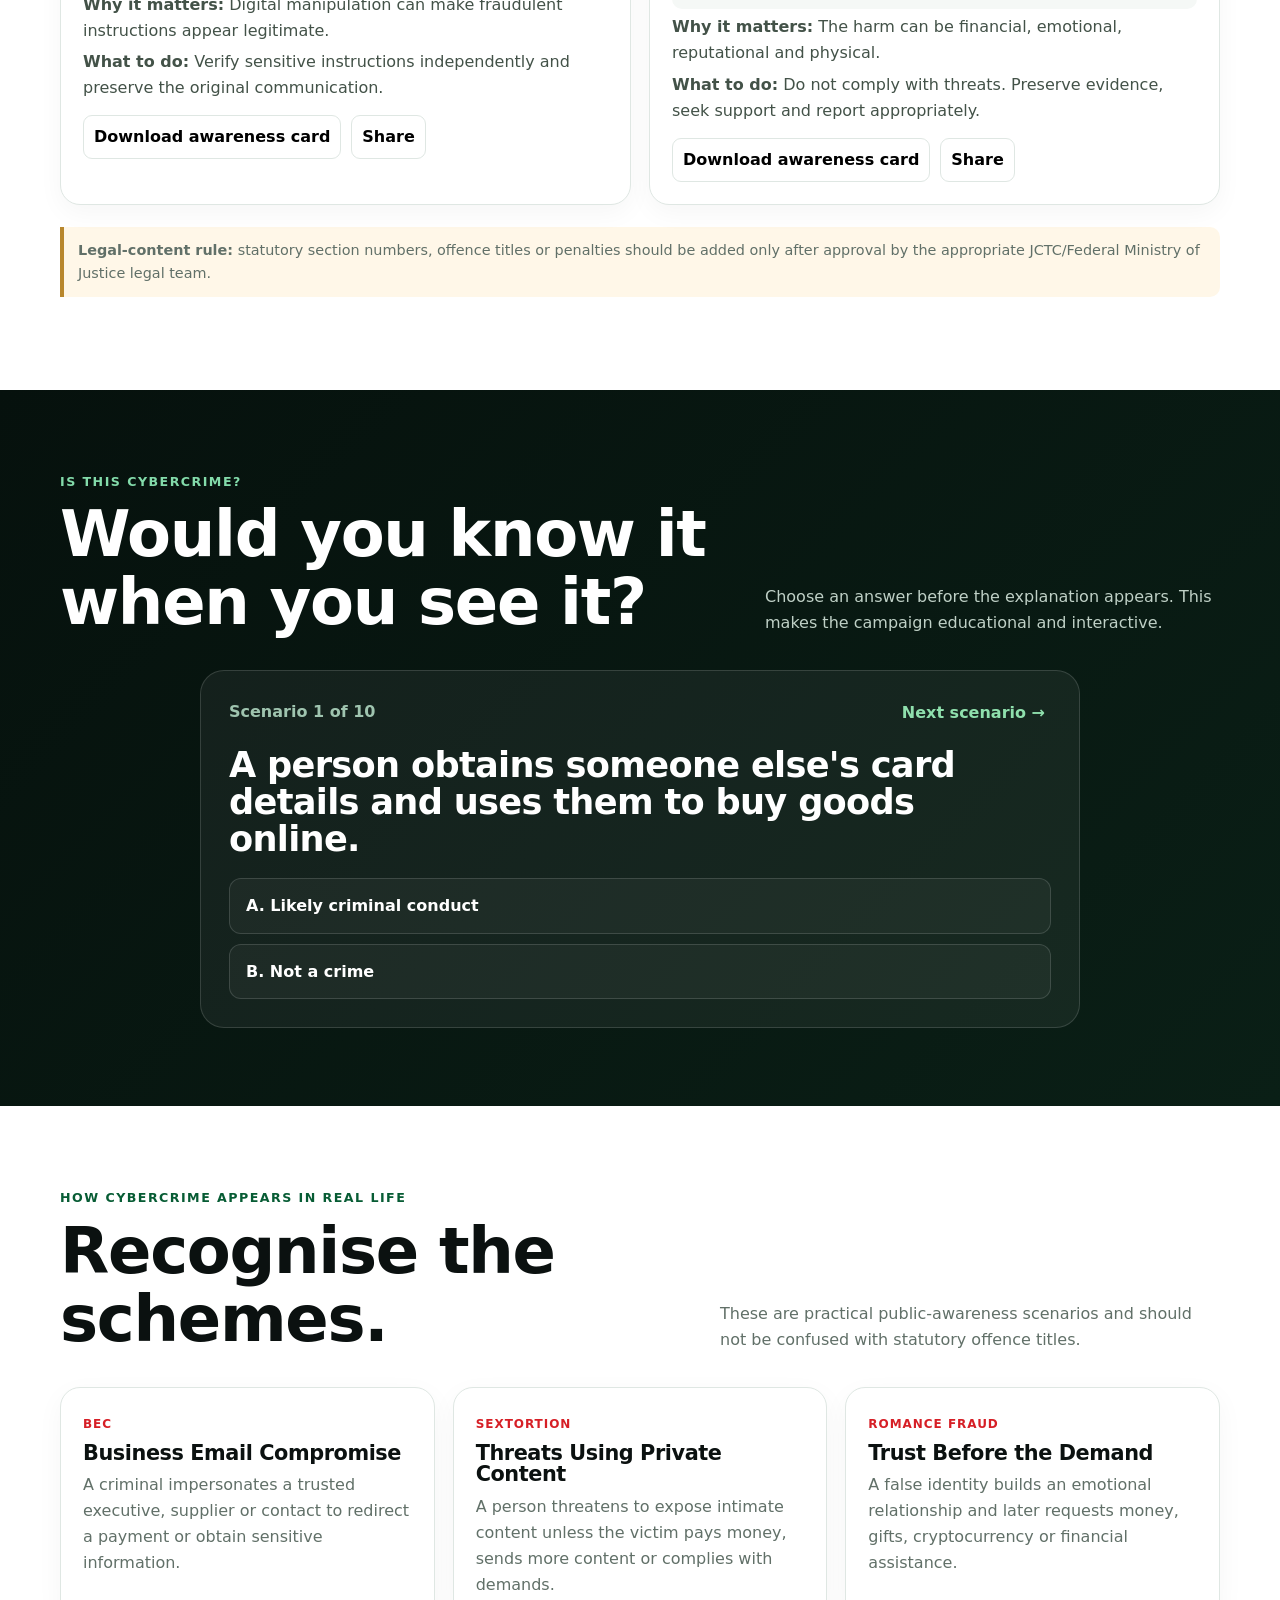
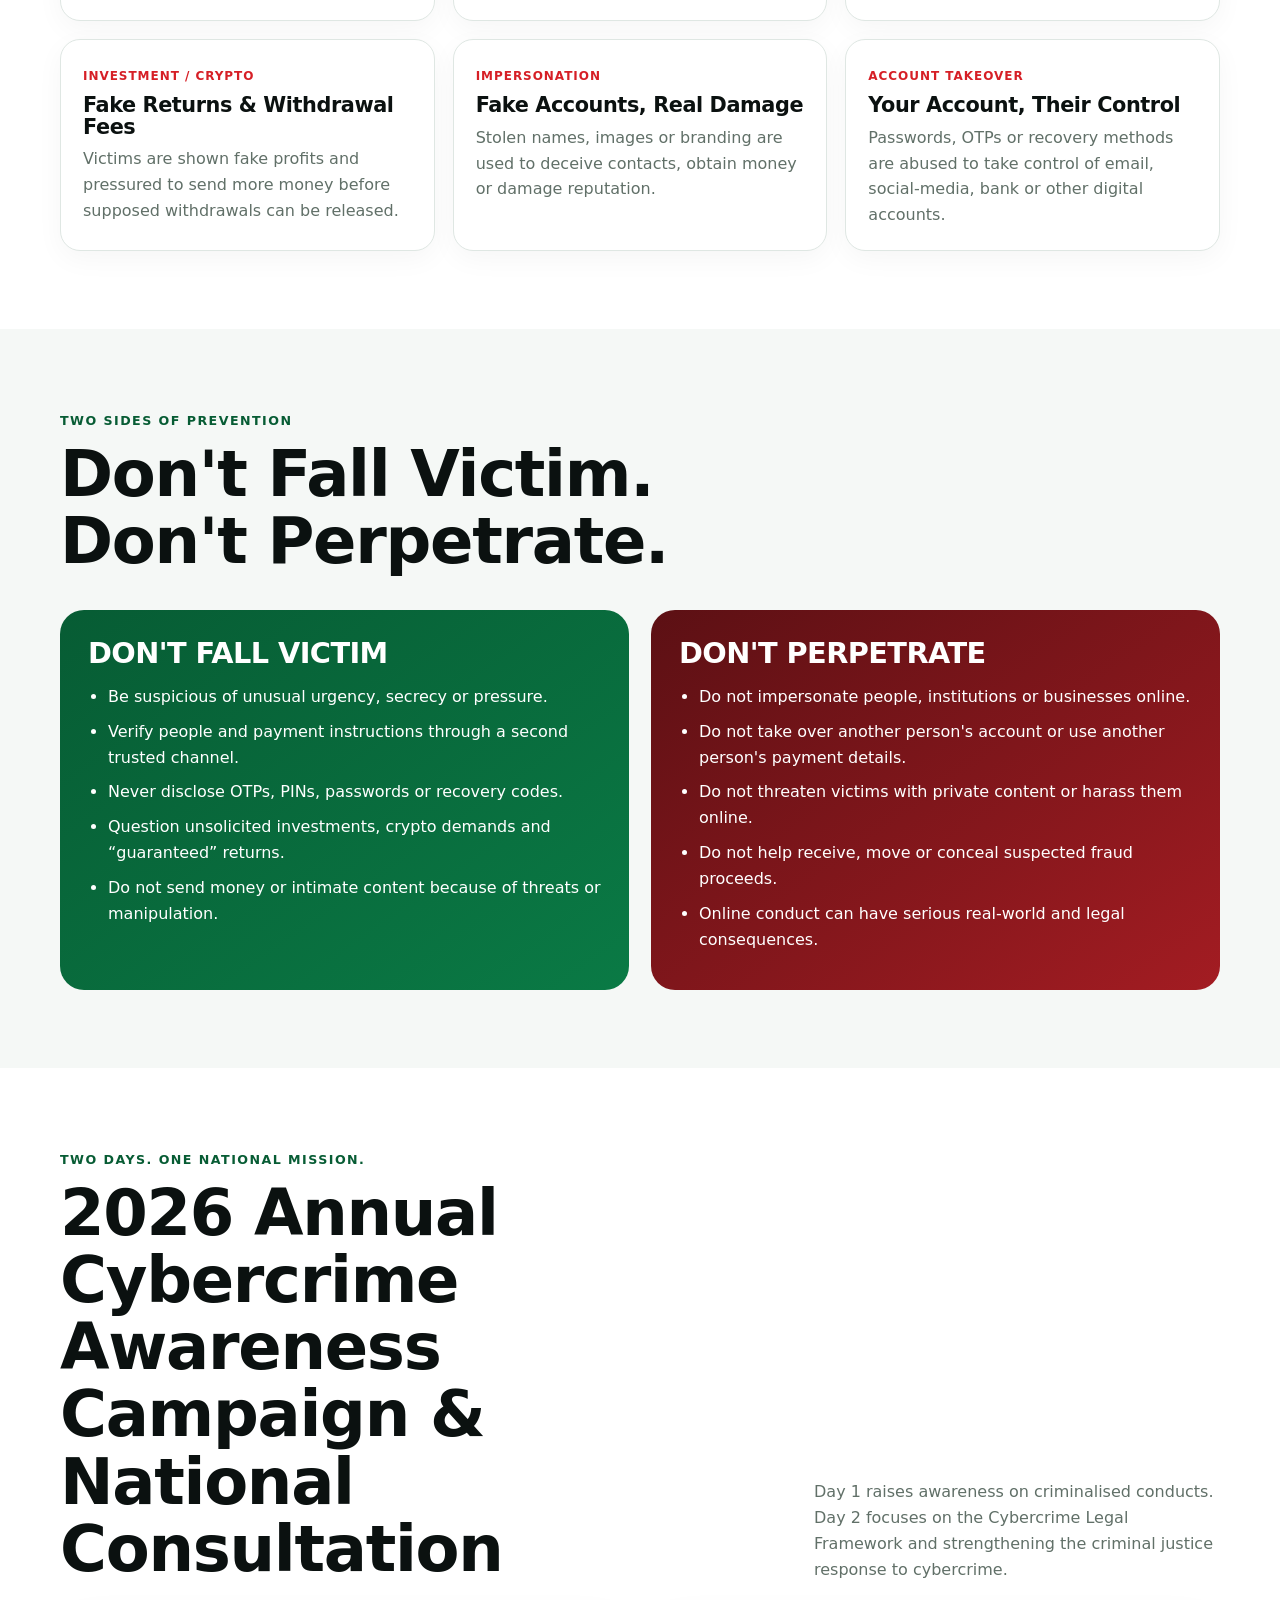
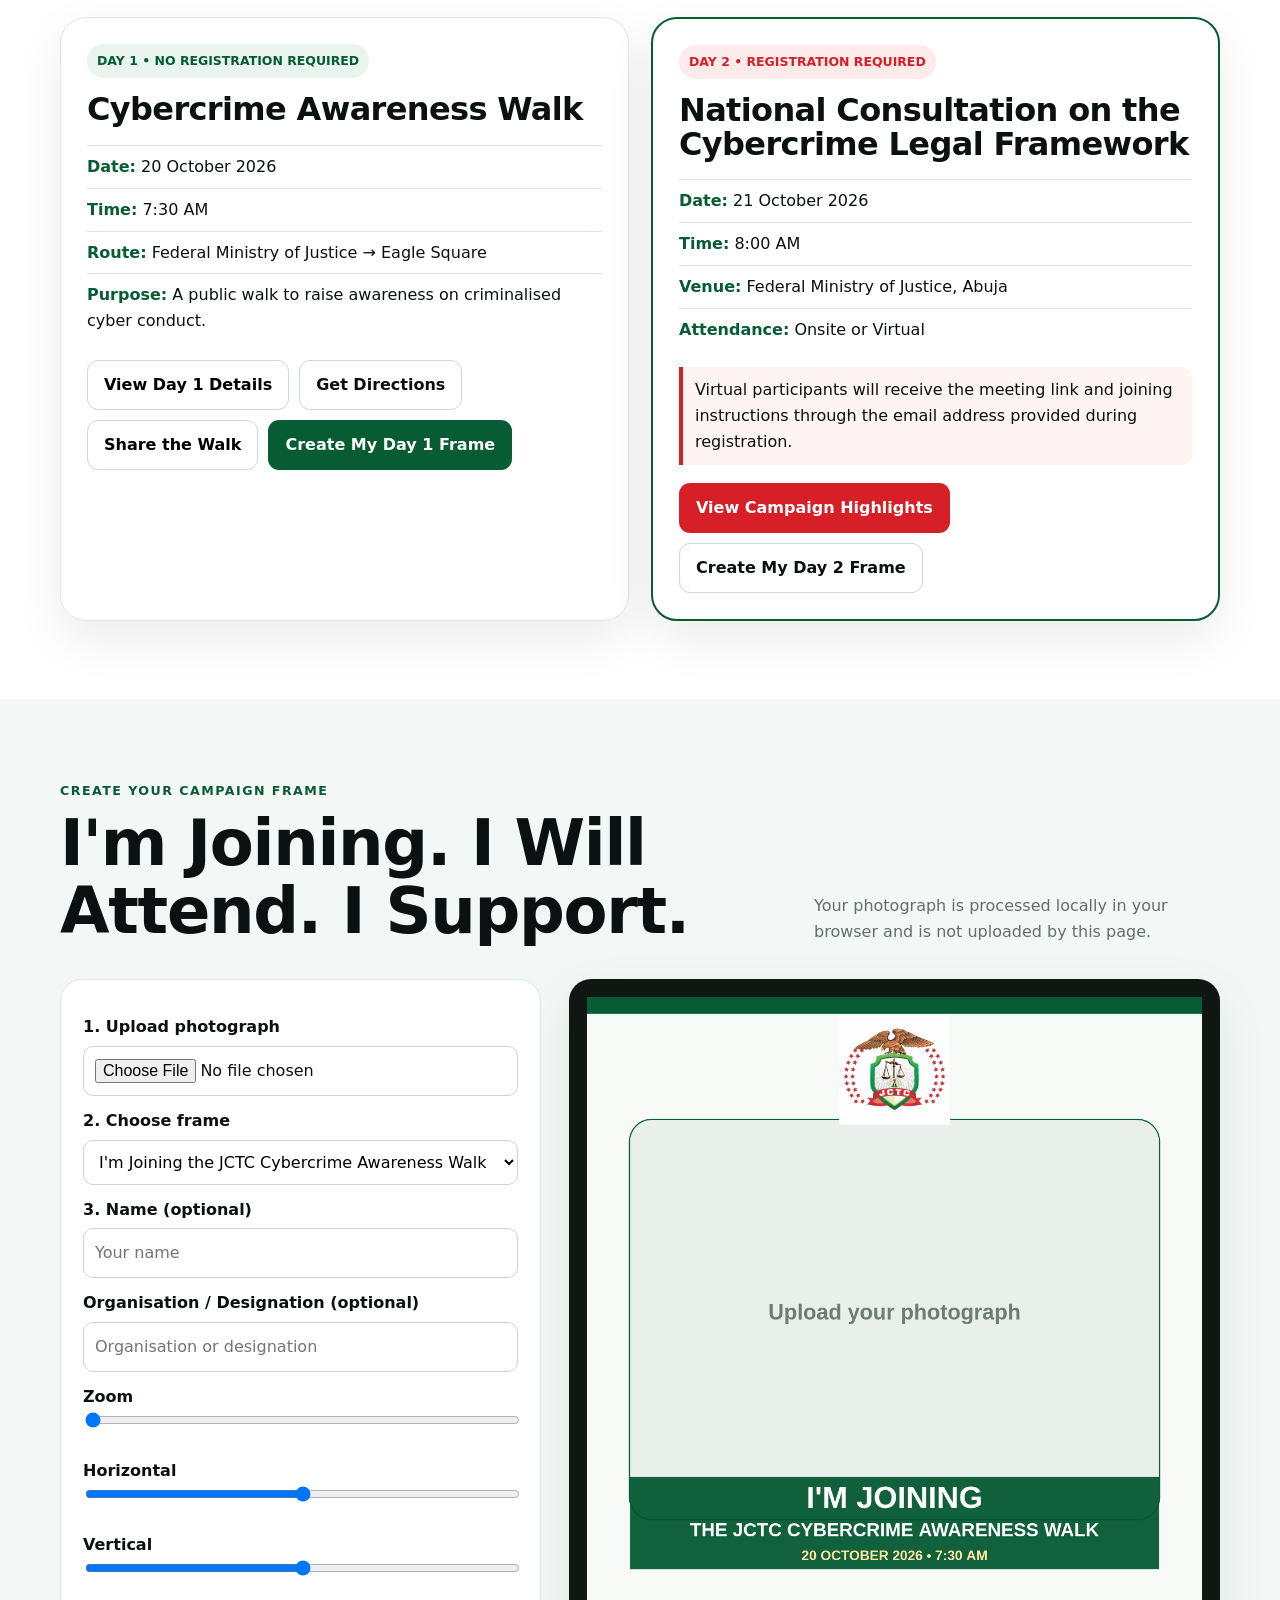
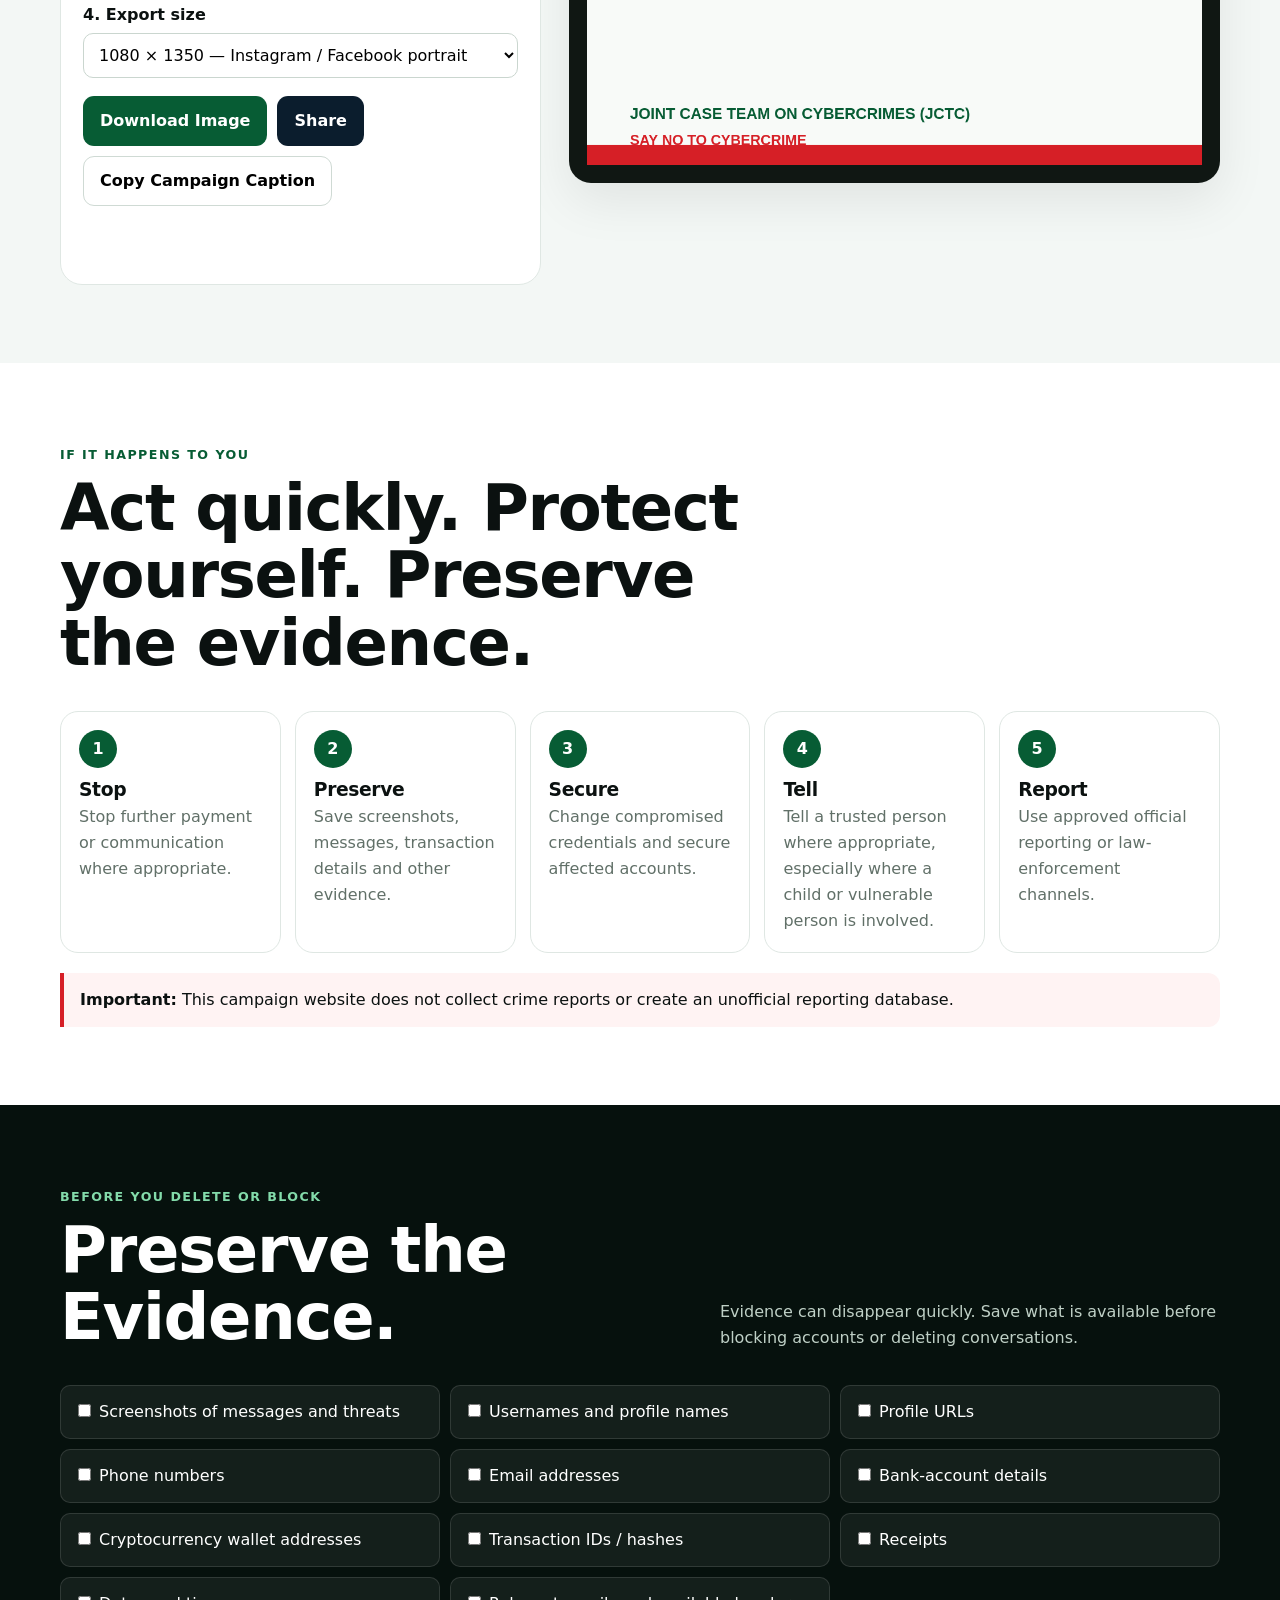
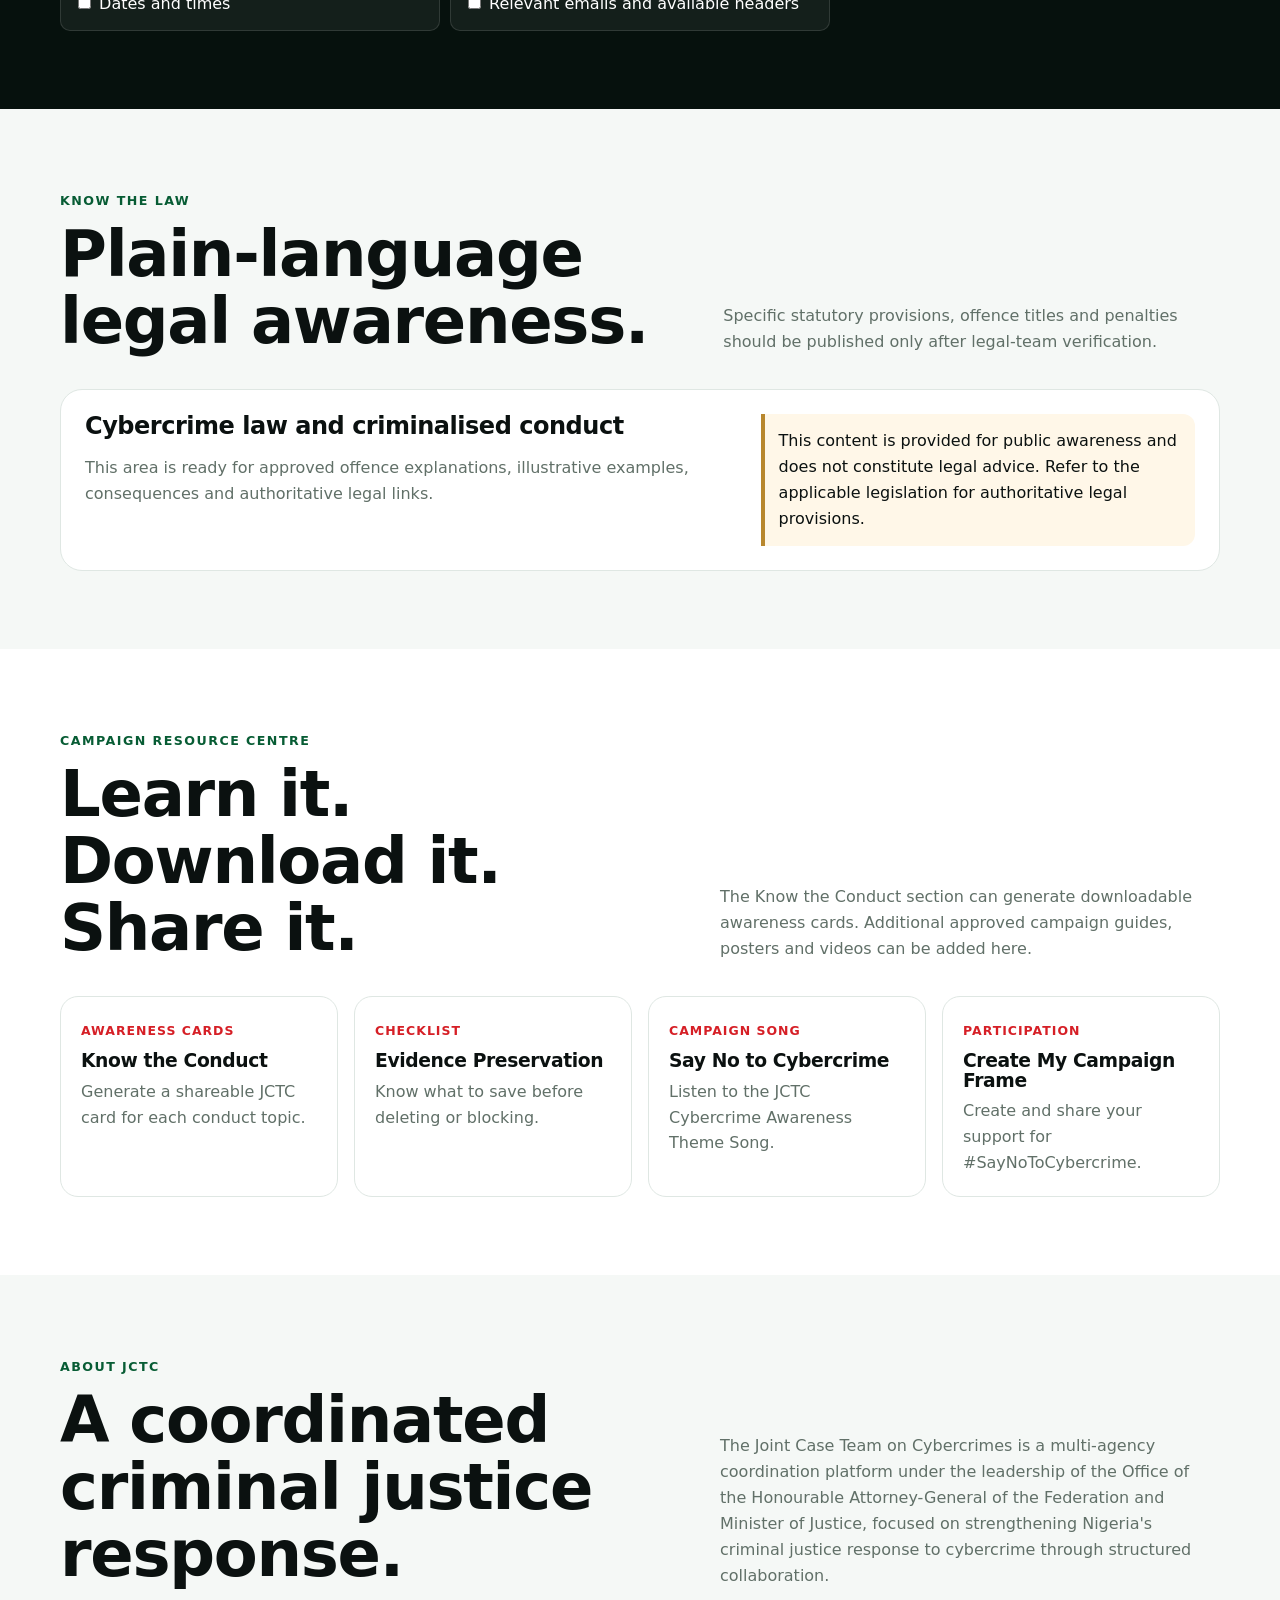
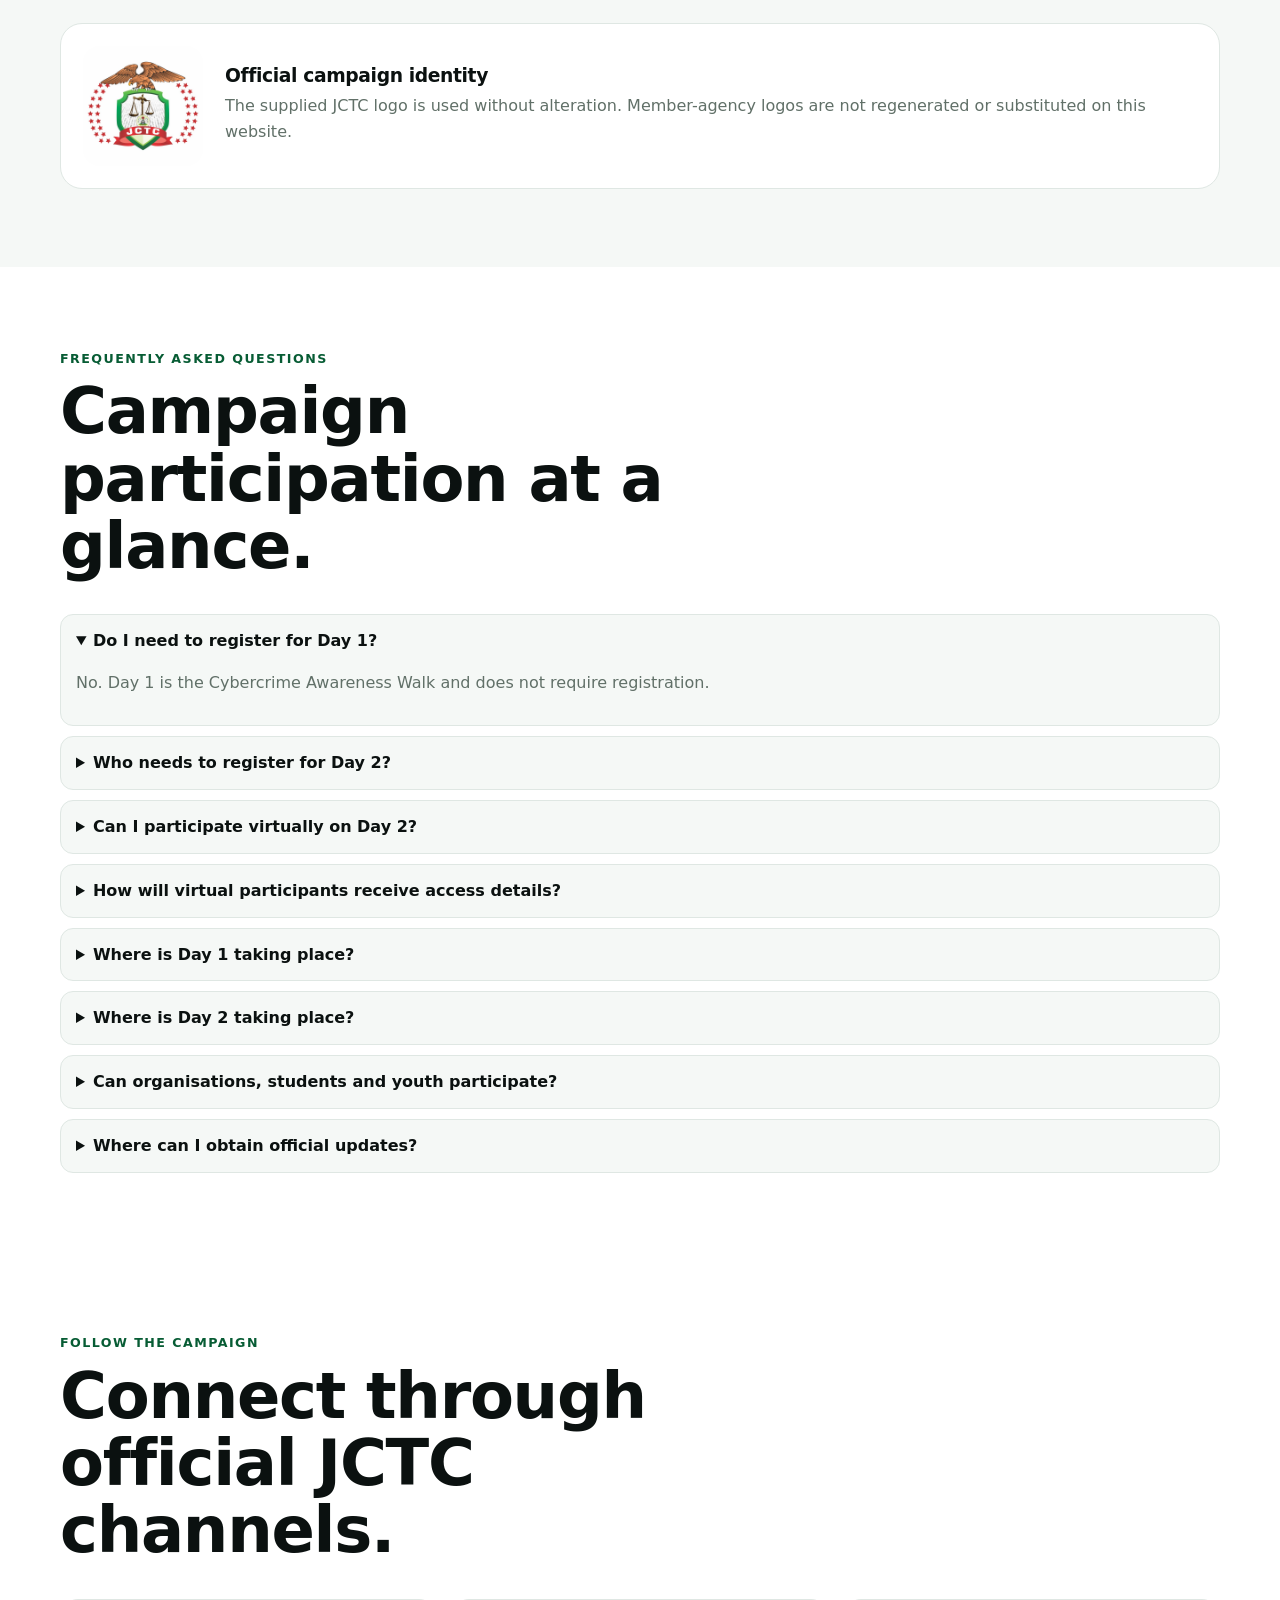
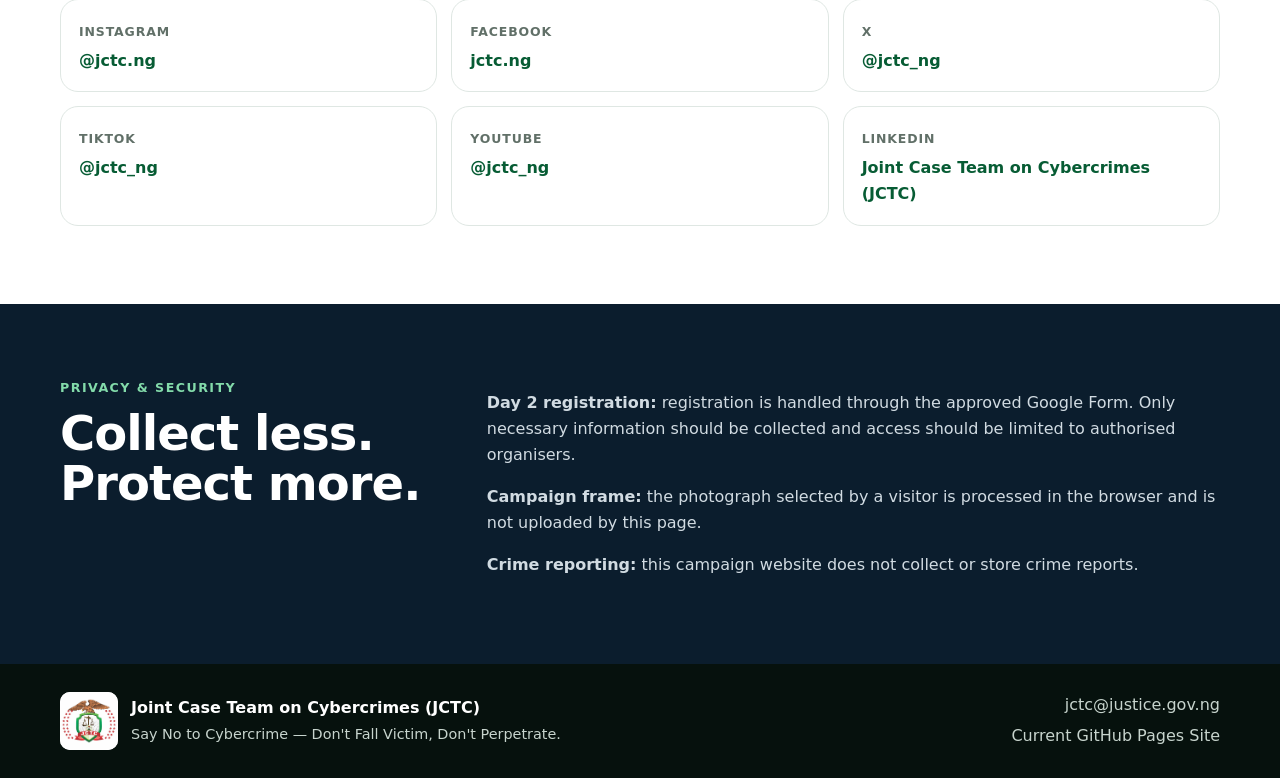
==== commit 4a746874: "Update" ====
--- a/index.html
+++ b/index.html
@@ -1,459 +1,443 @@
-<!DOCTYPE html>
+<!doctype html>
 <html lang="en">
 <head>
-  <meta charset="UTF-8" />
-  <meta name="viewport" content="width=device-width, initial-scale=1.0" />
-  <meta name="description" content="Joint Case Team on Cybercrimes (JCTC) — cybercrime awareness, activities, public education and official social media links." />
-  <title>JCTC | Joint Case Team on Cybercrimes</title>
-  <link rel="preconnect" href="https://fonts.googleapis.com">
-  <link rel="preconnect" href="https://fonts.gstatic.com" crossorigin>
-  <link href="https://fonts.googleapis.com/css2?family=Inter:wght@400;500;600;700;800&family=Oswald:wght@500;600;700&display=swap" rel="stylesheet">
-  <style>
-    :root{
-      --green:#075c34;
-      --green2:#0a7a45;
-      --red:#d61f26;
-      --ink:#0b1110;
-      --muted:#66736c;
-      --line:#e6ebe8;
-      --soft:#f6f8f7;
-      --white:#ffffff;
-      --dark:#06110d;
-      --dark2:#0a1f16;
-      --gold:#b8872d;
-      --shadow:0 18px 50px rgba(0,0,0,.08);
-      --radius:22px;
-    }
-    *{box-sizing:border-box}
-    html{scroll-behavior:smooth}
-    body{
-      margin:0;
-      font-family:Inter,system-ui,-apple-system,Segoe UI,Roboto,Arial,sans-serif;
-      color:var(--ink);
-      background:#fff;
-      line-height:1.6;
-    }
-    a{color:inherit;text-decoration:none}
-    img{max-width:100%;display:block}
-    .wrap{width:min(1160px,calc(100% - 36px));margin:auto}
-    .topbar{
-      background:var(--dark);
-      color:#dbe9e1;
-      font-size:.88rem;
-      padding:.45rem 0;
-    }
-    .topbar .wrap{display:flex;justify-content:space-between;gap:1rem;align-items:center}
-    .topbar strong{color:white}
-    header{
-      position:sticky;top:0;z-index:50;
-      background:rgba(255,255,255,.95);
-      backdrop-filter:blur(14px);
-      border-bottom:1px solid var(--line);
-    }
-    .nav{
-      min-height:86px;display:flex;align-items:center;justify-content:space-between;gap:1.2rem;
-    }
-    .brand{display:flex;align-items:center;gap:.85rem;min-width:0}
-    .brand img{width:62px;height:62px;object-fit:contain;border-radius:10px}
-    .brand-text strong{display:block;font-family:Oswald,sans-serif;font-size:1.2rem;letter-spacing:.02em}
-    .brand-text span{display:block;color:var(--green);font-weight:700;font-size:.79rem}
-    nav{display:flex;gap:1.35rem;align-items:center;font-weight:650;font-size:.95rem}
-    nav a:hover{color:var(--green)}
-    .nav-btn{background:var(--green);color:white;padding:.75rem 1rem;border-radius:999px}
-    .hero{
-      position:relative;overflow:hidden;
-      background:
-        radial-gradient(circle at 85% 25%, rgba(10,122,69,.14), transparent 30%),
-        linear-gradient(180deg,#fff 0%,#f7faf8 100%);
-      border-bottom:1px solid var(--line);
-    }
-    .hero::before{
-      content:"";position:absolute;inset:0;opacity:.08;pointer-events:none;
-      background-image:
-        linear-gradient(90deg, transparent 97%, var(--green) 98%),
-        linear-gradient(transparent 97%, var(--green) 98%);
-      background-size:46px 46px;
-      mask-image:linear-gradient(to left,#000,transparent 75%);
-    }
-    .hero-grid{
-      min-height:620px;display:grid;grid-template-columns:1.15fr .85fr;align-items:center;gap:3rem;padding:74px 0;
-    }
-    .eyebrow{
-      display:inline-flex;align-items:center;gap:.6rem;
-      color:var(--green);font-weight:800;text-transform:uppercase;letter-spacing:.12em;font-size:.78rem;
-    }
-    .eyebrow::before{content:"";width:34px;height:3px;background:var(--red);border-radius:3px}
-    h1,h2,h3{font-family:Oswald,sans-serif;line-height:1.05;margin:0}
-    h1{font-size:clamp(3rem,7vw,6.1rem);letter-spacing:-.025em;margin:.8rem 0 1rem}
-    h1 .green{color:var(--green)}
-    h1 .red{color:var(--red)}
-    .hero p{max-width:710px;font-size:1.12rem;color:#425149}
-    .actions{display:flex;flex-wrap:wrap;gap:.8rem;margin-top:1.6rem}
-    .btn{
-      display:inline-flex;align-items:center;justify-content:center;gap:.5rem;
-      padding:.9rem 1.15rem;border-radius:10px;font-weight:800;border:1px solid transparent;
-    }
-    .btn-primary{background:var(--green);color:#fff}
-    .btn-outline{border-color:#cfd8d3;background:#fff}
-    .hero-card{
-      background:var(--dark);color:white;border-radius:32px;padding:2rem;box-shadow:var(--shadow);
-      min-height:430px;position:relative;overflow:hidden;
-    }
-    .hero-card::before{
-      content:"";position:absolute;inset:0;
-      background:radial-gradient(circle at 80% 20%,rgba(0,255,139,.14),transparent 35%);
-    }
-    .shield{
-      width:180px;height:210px;margin:20px auto 28px;
-      border:4px solid #2ca86a;border-radius:90px 90px 110px 110px / 70px 70px 120px 120px;
-      display:grid;place-items:center;position:relative;box-shadow:0 0 60px rgba(44,168,106,.2);
-    }
-    .shield::before{content:"🔒";font-size:5rem}
-    .hero-card h3{font-size:2rem;text-align:center;position:relative}
-    .hero-card p{color:#c5d7cd;text-align:center;position:relative;margin:.8rem 0 0}
-    section{padding:82px 0}
-    .section-head{display:flex;align-items:end;justify-content:space-between;gap:2rem;margin-bottom:34px}
-    .section-head h2{font-size:clamp(2.2rem,5vw,4rem)}
-    .section-head p{max-width:620px;color:var(--muted);margin:0}
-    .grid{display:grid;gap:20px}
-    .grid-3{grid-template-columns:repeat(3,1fr)}
-    .grid-2{grid-template-columns:repeat(2,1fr)}
-    .card{
-      border:1px solid var(--line);border-radius:var(--radius);padding:1.5rem;background:#fff;box-shadow:0 8px 28px rgba(0,0,0,.035);
-    }
-    .card .icon{font-size:2rem;margin-bottom:1rem}
-    .card h3{font-size:1.6rem;margin-bottom:.55rem}
-    .card p{margin:0;color:var(--muted)}
-    .about-band{background:var(--soft)}
-    .awareness{
-      background:linear-gradient(135deg,var(--dark),#071b13 60%,#09291a);
-      color:white;position:relative;overflow:hidden;
-    }
-    .awareness .section-head p{color:#bbccc2}
-    .awareness-card{
-      border:1px solid rgba(255,255,255,.12);
-      background:rgba(255,255,255,.045);padding:1.35rem;border-radius:18px;
-    }
-    .awareness-card b{display:block;color:#fff;margin-bottom:.35rem}
-    .awareness-card span{color:#b8c8bf}
-    .tag{display:inline-block;background:rgba(255,255,255,.08);padding:.25rem .55rem;border-radius:999px;font-size:.72rem;font-weight:800;color:#78d69d;margin-bottom:.8rem}
-    .event-card{
-      border-radius:28px;border:1px solid var(--line);overflow:hidden;background:white;box-shadow:var(--shadow);
-    }
-    .event-top{padding:1rem 1.4rem;background:var(--green);color:white;font-weight:800;display:flex;justify-content:space-between}
-    .event-card.day2 .event-top{background:var(--red)}
-    .event-body{padding:1.5rem}
-    .event-body h3{font-size:2rem;margin-bottom:.8rem}
-    .meta{display:grid;gap:.65rem;margin-top:1rem}
-    .meta div{display:flex;gap:.7rem;align-items:flex-start}
-    .meta strong{min-width:76px;color:var(--green)}
-    .socials{background:#fff}
-    .social-grid{display:grid;grid-template-columns:repeat(5,1fr);gap:14px}
-    .social{
-      padding:1.25rem;border:1px solid var(--line);border-radius:18px;background:#fff;transition:.2s;
-    }
-    .social:hover{transform:translateY(-4px);box-shadow:var(--shadow);border-color:#cfdad4}
-    .social .platform{font-size:.8rem;color:var(--muted);font-weight:800;text-transform:uppercase;letter-spacing:.06em}
-    .social strong{display:block;font-size:1.05rem;margin-top:.25rem}
-    .cta{
-      background:linear-gradient(90deg,var(--green),#0a6a3e 60%,var(--red));color:white;border-radius:30px;padding:2.2rem 2.4rem;
-      display:flex;align-items:center;justify-content:space-between;gap:2rem;
-    }
-    .cta h2{font-size:clamp(2rem,5vw,3.6rem)}
-    .cta p{margin:.5rem 0 0;color:#e9f3ed}
-    footer{background:var(--dark);color:#c6d5cd;padding:34px 0 24px}
-    footer .wrap{display:flex;justify-content:space-between;gap:2rem;align-items:center}
-    footer strong{color:white}
-    .small{font-size:.86rem}
-    @media(max-width:900px){
-      nav{display:none}
-      .hero-grid{grid-template-columns:1fr;min-height:auto;padding:54px 0}
-      .hero-card{min-height:360px}
-      .grid-3,.grid-2,.social-grid{grid-template-columns:1fr 1fr}
-      .section-head{align-items:flex-start;flex-direction:column}
-      .cta{flex-direction:column;align-items:flex-start}
-    }
-    @media(max-width:600px){
-      .brand-text span{display:none}
-      .grid-3,.grid-2,.social-grid{grid-template-columns:1fr}
-      h1{font-size:3.6rem}
-      section{padding:58px 0}
-      .topbar .wrap{justify-content:center;text-align:center}
-      .topbar .wrap span:last-child{display:none}
-      footer .wrap{flex-direction:column;align-items:flex-start}
-    }
-  </style>
+  <meta charset="utf-8">
+  <meta name="viewport" content="width=device-width,initial-scale=1">
+  <meta name="theme-color" content="#075c34">
+  <meta name="description" content="Official JCTC cybercrime awareness platform: recognise criminalised cyber conduct, protect yourself, preserve evidence, explore the 2026 campaign and register for Day 2.">
+  <meta name="robots" content="index,follow">
+  <link rel="canonical" href="https://shausawa.github.io/jctc-website/">
+  <link rel="icon" type="image/png" href="assets/favicon.png">
+  <meta property="og:type" content="website">
+  <meta property="og:title" content="JCTC Cybercrime Awareness Campaign | Cybercrime Is a Crime">
+  <meta property="og:description" content="Know the Conduct. Know the Consequences. Don't Fall Victim. Don't Perpetrate.">
+  <meta property="og:url" content="https://shausawa.github.io/jctc-website/">
+  <meta property="og:image" content="https://shausawa.github.io/jctc-website/assets/social-preview.jpg">
+  <meta name="twitter:card" content="summary_large_image">
+  <meta name="twitter:title" content="JCTC Cybercrime Awareness Campaign">
+  <meta name="twitter:description" content="Recognise it. Preserve the Evidence. Report it.">
+  <meta name="twitter:image" content="https://shausawa.github.io/jctc-website/assets/social-preview.jpg">
+  <title>JCTC | Cybercrime Awareness Campaign 2026</title>
+  <link rel="stylesheet" href="styles.css">
 </head>
 <body>
+<a class="skip-link" href="#main">Skip to main content</a>
 
 <div class="topbar">
-  <div class="wrap">
+  <div class="wrap topbar-inner">
     <span><strong>Joint Case Team on Cybercrimes (JCTC)</strong></span>
-    <span>Know the Law. Stay Safe Online. Report Cybercrime.</span>
+    <span>Know the Conduct. Know the Consequences. Say No to Cybercrime.</span>
   </div>
 </div>
 
-<header>
+<header class="site-header">
   <div class="wrap nav">
-    <a class="brand" href="#home">
-      <img src="[data-uri]" alt="JCTC logo">
+    <a class="brand" href="#home" aria-label="JCTC campaign homepage">
+      <img src="assets/jctc-logo.jpg" alt="Official Joint Case Team on Cybercrimes logo">
       <div class="brand-text">
         <strong>JOINT CASE TEAM ON CYBERCRIMES</strong>
         <span>Office of the Attorney-General of the Federation</span>
       </div>
     </a>
-    <nav>
-      <a href="#about">About</a>
-      <a href="#awareness">Awareness</a>
-      <a href="#activities">Activities</a>
-      <a href="#registration">Registration</a>
-      <a href="#connect">Connect</a>
-      <a class="nav-btn" href="#report">Report Cybercrime</a>
+    <button id="menuBtn" class="menu-btn" type="button" aria-expanded="false" aria-controls="mainNav" aria-label="Open navigation">☰</button>
+    <nav id="mainNav" aria-label="Primary navigation">
+      <a href="#conduct">Know the Conduct</a>
+      <a href="#campaign">The Campaign</a>
+      <a href="#day1">Day 1</a>
+      <a href="#day2">Day 2</a>
+      <a href="#frame">Create My Frame</a>
+      <a href="#resources">Resources</a>
+      <a href="#faq">FAQs</a>
+      <a class="nav-btn day2-register" href="https://docs.google.com/forms/d/e/1FAIpQLSehMK2BRo-c7ApW1UpkfYBuAHIg1azyu5XtTMMCSb_aaMPcrw/viewform" target="_blank" rel="noopener">REGISTER FOR DAY 2</a>
     </nav>
   </div>
 </header>
 
-<main id="home">
-  <section class="hero">
+<main id="main">
+  <section class="hero" id="home">
     <div class="wrap hero-grid">
-      <div>
-        <span class="eyebrow">Cybercrime prevention • investigation • justice</span>
-        <h1>SECURING NIGERIA'S <span class="green">DIGITAL FUTURE</span></h1>
-        <p>
-          JCTC - Joint Case Team on Cybercrime- An interagency team constituted by the Attorney General of the Federation and Minister of Justice under a Multilateral Memorandum of Understanding (MMoU) dated 29th April 2025 to strengthen collaboration and speed up the criminal justice response to cybercrime. Participants in light of its cross-jurisdictional nature,  increasing complexities that cut across sectors and institutional mandates and the need for effective international cooperation.
-          The member institutions are: FMoJ, NPF, ONSA, NFIU. NAPTIP
+      <div class="hero-copy">
+        <span class="eyebrow">Public Awareness • Criminal Justice • National Action</span>
+        <h1><span class="red">CYBERCRIME</span><br>IS A CRIME</h1>
+        <p class="hero-lead">Know the Conduct. Know the Consequences.</p>
+        <p class="hero-call">Don't Fall Victim. <strong>Don't Perpetrate.</strong></p>
+        <p class="hero-body">
+          Cybercrime is not limited to hacking. It can appear as impersonation, phishing, fraud,
+          account takeover, blackmail, payment manipulation, online exploitation and other criminal
+          use of digital platforms.
         </p>
         <div class="actions">
-          <a class="btn btn-primary" href="#awareness">Explore Cyber Awareness</a>
-          <a class="btn btn-outline" href="#connect">Follow JCTC Online</a>
-        </div>
-      </div>
-      <div class="hero-card">
-        <div class="shield"></div>
-        <h3>SAY NO TO CYBERCRIME</h3>
-        <p>Don't Fall Victim. Don't Perpetrate.</p>
-      </div>
-    </div>
-  </section>
-
-  <section id="about" class="about-band">
-    <div class="wrap">
-      <div class="section-head">
-        <div>
-          <span class="eyebrow">About JCTC</span>
-          <h2>A coordinated response to cybercrime.</h2>
-        </div>
-        <p>
-          JCTC brings together relevant criminal justice and government stakeholders to strengthen
-          collaboration in preventing, investigating and prosecuting cybercrime in Nigeria.
-        </p>
-      </div>
-      <div class="grid grid-3">
-        <div class="card">
-          <div class="icon">⚖️</div>
-          <h3>Strengthen Justice</h3>
-          <p>Support an effective criminal justice response to cybercrime and related digital offences.</p>
-        </div>
-        <div class="card">
-          <div class="icon">🤝</div>
-          <h3>Build Partnerships</h3>
-          <p>Promote cooperation among government, law enforcement, justice-sector and societal stakeholders.</p>
-        </div>
-        <div class="card">
-          <div class="icon">🛡️</div>
-          <h3>Protect the Public</h3>
-          <p>Raise awareness so people can identify risks, protect themselves and report cybercrime appropriately.</p>
-        </div>
-      </div>
-    </div>
-  </section>
-
-  <section id="awareness" class="awareness">
-    <div class="wrap">
-      <div class="section-head">
-        <div>
-          <span class="eyebrow">JCTC Cyber Awareness Series</span>
-          <h2>Know the Law. Stay Safe Online.</h2>
-        </div>
-        <p>Short, practical and educational guidance for safer digital behaviour.</p>
-      </div>
-      <div class="grid grid-3">
-        <div class="awareness-card"><span class="tag">CARD 01</span><b>Cybercrime Is Real — The Law Is Real</b><span>Understand common offences and why online conduct can have real legal consequences.</span></div>
-        <div class="awareness-card"><span class="tag">CARD 02</span><b>Don't Take the Bait — Phishing Scams</b><span>Spot suspicious links, urgent messages and requests for sensitive information.</span></div>
-        <div class="awareness-card"><span class="tag">CARD 03</span><b>Never Share Your OTP</b><span>Protect the one-time codes that can give criminals access to your accounts.</span></div>
-        <div class="awareness-card"><span class="tag">CARD 04</span><b>Cyberbullying Is Not “Just a Joke”</b><span>Recognise harassment, impersonation, threats and harmful online conduct.</span></div>
-        <div class="awareness-card"><span class="tag">CARD 05</span><b>Sextortion — Don't Panic, Don't Pay</b><span>Preserve evidence, stop engaging, seek help and report threats appropriately.</span></div>
-        <div class="awareness-card"><span class="tag">MORE COMING</span><b>JCTC Cyber Awareness Series</b><span>Follow our official pages for new educational cards and public safety information.</span></div>
-      </div>
-    </div>
-  </section>
-
-  <section id="activities">
-    <section id="registration" class="about-band">
-  <div class="wrap">
-    <div class="section-head">
+          <a class="btn btn-primary" href="#conduct">Explore the Conducts</a>
+          <a class="btn btn-dark" href="#campaign">View the Two-Day Campaign</a>
+          <a class="btn btn-red day2-register" href="https://docs.google.com/forms/d/e/1FAIpQLSehMK2BRo-c7ApW1UpkfYBuAHIg1azyu5XtTMMCSb_aaMPcrw/viewform" target="_blank" rel="noopener">Register for Day 2</a>
+        </div>
+        <div class="theme-note">
+          <strong>2026 Theme:</strong> “Securing Nigeria’s Digital Future: A Whole-of-Government and Whole-of-Society Response to Cybercrime.”
+        </div>
+      </div>
+
+      <aside class="hero-card" aria-label="Campaign actions">
+        <img src="assets/jctc-logo.jpg" alt="" aria-hidden="true" class="hero-logo">
+        <div class="hero-rule">RECOGNISE IT.</div>
+        <div class="hero-rule">PRESERVE THE EVIDENCE.</div>
+        <div class="hero-rule red-rule">REPORT IT.</div>
+        <div class="hero-date"><strong>20–21 OCTOBER 2026</strong><br>Abuja, Nigeria</div>
+        <div id="eventState" class="event-state" role="status">Loading campaign status…</div>
+        <div id="countdown" class="countdown"></div>
+      </aside>
+    </div>
+  </section>
+
+  <section class="section" id="conduct">
+    <div class="wrap">
+      <div class="section-head">
+        <div>
+          <span class="eyebrow">KNOW THE CONDUCT</span>
+          <h2>Recognise criminalised cyber conduct.</h2>
+        </div>
+        <p>Plain-language awareness to help people recognise harmful digital conduct, understand victim impact and know a practical next step.</p>
+      </div>
+      <div id="conductGrid" class="conduct-grid"></div>
+      <p class="legal-note"><strong>Legal-content rule:</strong> statutory section numbers, offence titles or penalties should be added only after approval by the appropriate JCTC/Federal Ministry of Justice legal team.</p>
+    </div>
+  </section>
+
+  <section class="section dark-section" id="quiz">
+    <div class="wrap">
+      <div class="section-head light">
+        <div>
+          <span class="eyebrow light">IS THIS CYBERCRIME?</span>
+          <h2>Would you know it when you see it?</h2>
+        </div>
+        <p>Choose an answer before the explanation appears. This makes the campaign educational and interactive.</p>
+      </div>
+      <div class="quiz-shell">
+        <div class="quiz-top"><span id="quizIndex">Scenario 1 of 10</span><button id="nextScenario" class="text-btn" type="button">Next scenario →</button></div>
+        <h3 id="quizQuestion"></h3>
+        <div id="quizOptions" class="quiz-options"></div>
+        <div id="quizExplanation" class="quiz-explanation" hidden></div>
+      </div>
+    </div>
+  </section>
+
+  <section class="section" id="schemes">
+    <div class="wrap">
+      <div class="section-head">
+        <div>
+          <span class="eyebrow">HOW CYBERCRIME APPEARS IN REAL LIFE</span>
+          <h2>Recognise the schemes.</h2>
+        </div>
+        <p>These are practical public-awareness scenarios and should not be confused with statutory offence titles.</p>
+      </div>
+      <div class="scheme-grid">
+        <article class="scheme-card"><span>BEC</span><h3>Business Email Compromise</h3><p>A criminal impersonates a trusted executive, supplier or contact to redirect a payment or obtain sensitive information.</p></article>
+        <article class="scheme-card"><span>SEXTORTION</span><h3>Threats Using Private Content</h3><p>A person threatens to expose intimate content unless the victim pays money, sends more content or complies with demands.</p></article>
+        <article class="scheme-card"><span>ROMANCE FRAUD</span><h3>Trust Before the Demand</h3><p>A false identity builds an emotional relationship and later requests money, gifts, cryptocurrency or financial assistance.</p></article>
+        <article class="scheme-card"><span>INVESTMENT / CRYPTO</span><h3>Fake Returns & Withdrawal Fees</h3><p>Victims are shown fake profits and pressured to send more money before supposed withdrawals can be released.</p></article>
+        <article class="scheme-card"><span>IMPERSONATION</span><h3>Fake Accounts, Real Damage</h3><p>Stolen names, images or branding are used to deceive contacts, obtain money or damage reputation.</p></article>
+        <article class="scheme-card"><span>ACCOUNT TAKEOVER</span><h3>Your Account, Their Control</h3><p>Passwords, OTPs or recovery methods are abused to take control of email, social-media, bank or other digital accounts.</p></article>
+      </div>
+    </div>
+  </section>
+
+  <section class="section split-awareness" id="prevention">
+    <div class="wrap">
+      <div class="section-head">
+        <div>
+          <span class="eyebrow">TWO SIDES OF PREVENTION</span>
+          <h2>Don't Fall Victim. Don't Perpetrate.</h2>
+        </div>
+      </div>
+      <div class="two-col">
+        <article class="victim-card">
+          <h3>DON'T FALL VICTIM</h3>
+          <ul>
+            <li>Be suspicious of unusual urgency, secrecy or pressure.</li>
+            <li>Verify people and payment instructions through a second trusted channel.</li>
+            <li>Never disclose OTPs, PINs, passwords or recovery codes.</li>
+            <li>Question unsolicited investments, crypto demands and “guaranteed” returns.</li>
+            <li>Do not send money or intimate content because of threats or manipulation.</li>
+          </ul>
+        </article>
+        <article class="perp-card">
+          <h3>DON'T PERPETRATE</h3>
+          <ul>
+            <li>Do not impersonate people, institutions or businesses online.</li>
+            <li>Do not take over another person's account or use another person's payment details.</li>
+            <li>Do not threaten victims with private content or harass them online.</li>
+            <li>Do not help receive, move or conceal suspected fraud proceeds.</li>
+            <li>Online conduct can have serious real-world and legal consequences.</li>
+          </ul>
+        </article>
+      </div>
+    </div>
+  </section>
+
+  <section class="section campaign-section" id="campaign">
+    <div class="wrap">
+      <div class="section-head">
+        <div>
+          <span class="eyebrow">TWO DAYS. ONE NATIONAL MISSION.</span>
+          <h2>2026 Annual Cybercrime Awareness Campaign & National Consultation</h2>
+        </div>
+        <p>Day 1 raises awareness on criminalised conducts. Day 2 focuses on the Cybercrime Legal Framework and strengthening the criminal justice response to cybercrime.</p>
+      </div>
+
+      <div class="event-grid">
+        <article class="event-card" id="day1">
+          <div class="event-label">DAY 1 • NO REGISTRATION REQUIRED</div>
+          <h3>Cybercrime Awareness Walk</h3>
+          <div class="event-meta">
+            <p><strong>Date:</strong> 20 October 2026</p>
+            <p><strong>Time:</strong> 7:30 AM</p>
+            <p><strong>Route:</strong> Federal Ministry of Justice → Eagle Square</p>
+            <p><strong>Purpose:</strong> A public walk to raise awareness on criminalised cyber conduct.</p>
+          </div>
+          <div class="actions">
+            <button type="button" class="btn btn-outline" id="day1DetailsBtn">View Day 1 Details</button>
+            <a class="btn btn-outline" href="https://www.google.com/maps/search/?api=1&query=Federal+Ministry+of+Justice+Abuja" target="_blank" rel="noopener">Get Directions</a>
+            <button type="button" class="btn btn-outline" id="shareWalkBtn">Share the Walk</button>
+            <a class="btn btn-primary frame-choice" data-frame="day1" href="#frame">Create My Day 1 Frame</a>
+          </div>
+          <div id="day1More" class="event-more" hidden>
+            <p><strong>Campaign message:</strong> Say No to Cybercrime. Don't Fall Victim. Don't Perpetrate.</p>
+            <p>Follow official JCTC channels for final assembly, route and participation guidance.</p>
+          </div>
+        </article>
+
+        <article class="event-card featured" id="day2">
+          <div class="event-label red-label">DAY 2 • REGISTRATION REQUIRED</div>
+          <h3>National Consultation on the Cybercrime Legal Framework</h3>
+          <div class="event-meta">
+            <p><strong>Date:</strong> 21 October 2026</p>
+            <p><strong>Time:</strong> 8:00 AM</p>
+            <p><strong>Venue:</strong> Federal Ministry of Justice, Abuja</p>
+            <p><strong>Attendance:</strong> Onsite or Virtual</p>
+          </div>
+          <p class="day2-note">Virtual participants will receive the meeting link and joining instructions through the email address provided during registration.</p>
+          <div class="actions">
+            <a class="btn btn-red day2-register" href="https://docs.google.com/forms/d/e/1FAIpQLSehMK2BRo-c7ApW1UpkfYBuAHIg1azyu5XtTMMCSb_aaMPcrw/viewform" target="_blank" rel="noopener">REGISTER FOR DAY 2</a>
+            <a class="btn btn-outline frame-choice" data-frame="day2" href="#frame">Create My Day 2 Frame</a>
+          </div>
+        </article>
+      </div>
+    </div>
+  </section>
+
+  <section class="section frame-section" id="frame">
+    <div class="wrap">
+      <div class="section-head">
+        <div>
+          <span class="eyebrow">CREATE YOUR CAMPAIGN FRAME</span>
+          <h2>I'm Joining. I Will Attend. I Support.</h2>
+        </div>
+        <p>Your photograph is processed locally in your browser and is not uploaded by this page.</p>
+      </div>
+      <div class="frame-grid">
+        <div class="frame-controls">
+          <label for="photoInput">1. Upload photograph</label>
+          <input id="photoInput" type="file" accept="image/*">
+
+          <label for="frameType">2. Choose frame</label>
+          <select id="frameType">
+            <option value="day1">I'm Joining the JCTC Cybercrime Awareness Walk</option>
+            <option value="day2">I Will Attend the JCTC National Consultation on Cybercrime</option>
+            <option value="support">I Support #SayNoToCybercrime</option>
+          </select>
+
+          <label for="participantName">3. Name (optional)</label>
+          <input id="participantName" type="text" maxlength="50" placeholder="Your name">
+
+          <label for="participantOrg">Organisation / Designation (optional)</label>
+          <input id="participantOrg" type="text" maxlength="70" placeholder="Organisation or designation">
+
+          <div class="range-grid">
+            <label>Zoom <input id="photoZoom" type="range" min="1" max="2.4" step="0.05" value="1"></label>
+            <label>Horizontal <input id="photoX" type="range" min="-100" max="100" step="1" value="0"></label>
+            <label>Vertical <input id="photoY" type="range" min="-100" max="100" step="1" value="0"></label>
+          </div>
+
+          <label for="exportSize">4. Export size</label>
+          <select id="exportSize">
+            <option value="square">1080 × 1080 — General social / WhatsApp / X</option>
+            <option value="portrait" selected>1080 × 1350 — Instagram / Facebook portrait</option>
+            <option value="story">1080 × 1920 — Stories / TikTok / WhatsApp Status</option>
+          </select>
+
+          <div class="actions">
+            <button id="downloadFrame" class="btn btn-primary" type="button">Download Image</button>
+            <button id="shareFrame" class="btn btn-dark" type="button">Share</button>
+            <button id="copyCaption" class="btn btn-outline" type="button">Copy Campaign Caption</button>
+          </div>
+          <p id="frameStatus" class="status-text" role="status"></p>
+        </div>
+
+        <div class="frame-preview">
+          <canvas id="frameCanvas" width="1080" height="1350" aria-label="Preview of your JCTC campaign frame"></canvas>
+        </div>
+      </div>
+    </div>
+  </section>
+
+  <section class="section response-section" id="victim-response">
+    <div class="wrap">
+      <div class="section-head">
+        <div>
+          <span class="eyebrow">IF IT HAPPENS TO YOU</span>
+          <h2>Act quickly. Protect yourself. Preserve the evidence.</h2>
+        </div>
+      </div>
+      <div class="steps-grid">
+        <article><span>1</span><h3>Stop</h3><p>Stop further payment or communication where appropriate.</p></article>
+        <article><span>2</span><h3>Preserve</h3><p>Save screenshots, messages, transaction details and other evidence.</p></article>
+        <article><span>3</span><h3>Secure</h3><p>Change compromised credentials and secure affected accounts.</p></article>
+        <article><span>4</span><h3>Tell</h3><p>Tell a trusted person where appropriate, especially where a child or vulnerable person is involved.</p></article>
+        <article><span>5</span><h3>Report</h3><p>Use approved official reporting or law-enforcement channels.</p></article>
+      </div>
+      <div class="report-warning"><strong>Important:</strong> This campaign website does not collect crime reports or create an unofficial reporting database.</div>
+    </div>
+  </section>
+
+  <section class="section evidence-section" id="evidence">
+    <div class="wrap">
+      <div class="section-head light">
+        <div>
+          <span class="eyebrow light">BEFORE YOU DELETE OR BLOCK</span>
+          <h2>Preserve the Evidence.</h2>
+        </div>
+        <p>Evidence can disappear quickly. Save what is available before blocking accounts or deleting conversations.</p>
+      </div>
+      <div class="evidence-grid">
+        <label><input type="checkbox"> Screenshots of messages and threats</label>
+        <label><input type="checkbox"> Usernames and profile names</label>
+        <label><input type="checkbox"> Profile URLs</label>
+        <label><input type="checkbox"> Phone numbers</label>
+        <label><input type="checkbox"> Email addresses</label>
+        <label><input type="checkbox"> Bank-account details</label>
+        <label><input type="checkbox"> Cryptocurrency wallet addresses</label>
+        <label><input type="checkbox"> Transaction IDs / hashes</label>
+        <label><input type="checkbox"> Receipts</label>
+        <label><input type="checkbox"> Dates and times</label>
+        <label><input type="checkbox"> Relevant emails and available headers</label>
+      </div>
+    </div>
+  </section>
+
+  <section class="section law-section" id="law">
+    <div class="wrap">
+      <div class="section-head">
+        <div>
+          <span class="eyebrow">KNOW THE LAW</span>
+          <h2>Plain-language legal awareness.</h2>
+        </div>
+        <p>Specific statutory provisions, offence titles and penalties should be published only after legal-team verification.</p>
+      </div>
+      <div class="law-card">
+        <div>
+          <h3>Cybercrime law and criminalised conduct</h3>
+          <p>This area is ready for approved offence explanations, illustrative examples, consequences and authoritative legal links.</p>
+        </div>
+        <div class="disclaimer">This content is provided for public awareness and does not constitute legal advice. Refer to the applicable legislation for authoritative legal provisions.</div>
+      </div>
+    </div>
+  </section>
+
+  <section class="section resources-section" id="resources">
+    <div class="wrap">
+      <div class="section-head">
+        <div>
+          <span class="eyebrow">CAMPAIGN RESOURCE CENTRE</span>
+          <h2>Learn it. Download it. Share it.</h2>
+        </div>
+        <p>The Know the Conduct section can generate downloadable awareness cards. Additional approved campaign guides, posters and videos can be added here.</p>
+      </div>
+      <div class="resource-grid">
+        <a class="resource-card" href="#conduct"><span>Awareness Cards</span><h3>Know the Conduct</h3><p>Generate a shareable JCTC card for each conduct topic.</p></a>
+        <a class="resource-card" href="#evidence"><span>Checklist</span><h3>Evidence Preservation</h3><p>Know what to save before deleting or blocking.</p></a>
+        <a class="resource-card" href="https://audiomack.com/jctcadmin/song/6a9205e1e2b75" target="_blank" rel="noopener"><span>Campaign Song</span><h3>Say No to Cybercrime</h3><p>Listen to the JCTC Cybercrime Awareness Theme Song.</p></a>
+        <a class="resource-card" href="#frame"><span>Participation</span><h3>Create My Campaign Frame</h3><p>Create and share your support for #SayNoToCybercrime.</p></a>
+      </div>
+    </div>
+  </section>
+
+  <section class="section about-band" id="about">
+    <div class="wrap">
+      <div class="section-head">
+        <div>
+          <span class="eyebrow">ABOUT JCTC</span>
+          <h2>A coordinated criminal justice response.</h2>
+        </div>
+        <p>The Joint Case Team on Cybercrimes is a multi-agency coordination platform under the leadership of the Office of the Honourable Attorney-General of the Federation and Minister of Justice, focused on strengthening Nigeria's criminal justice response to cybercrime through structured collaboration.</p>
+      </div>
+      <div class="trust-card">
+        <img src="assets/jctc-logo.jpg" alt="Official JCTC logo">
+        <div><h3>Official campaign identity</h3><p>The supplied JCTC logo is used without alteration. Member-agency logos are not regenerated or substituted on this website.</p></div>
+      </div>
+    </div>
+  </section>
+
+ 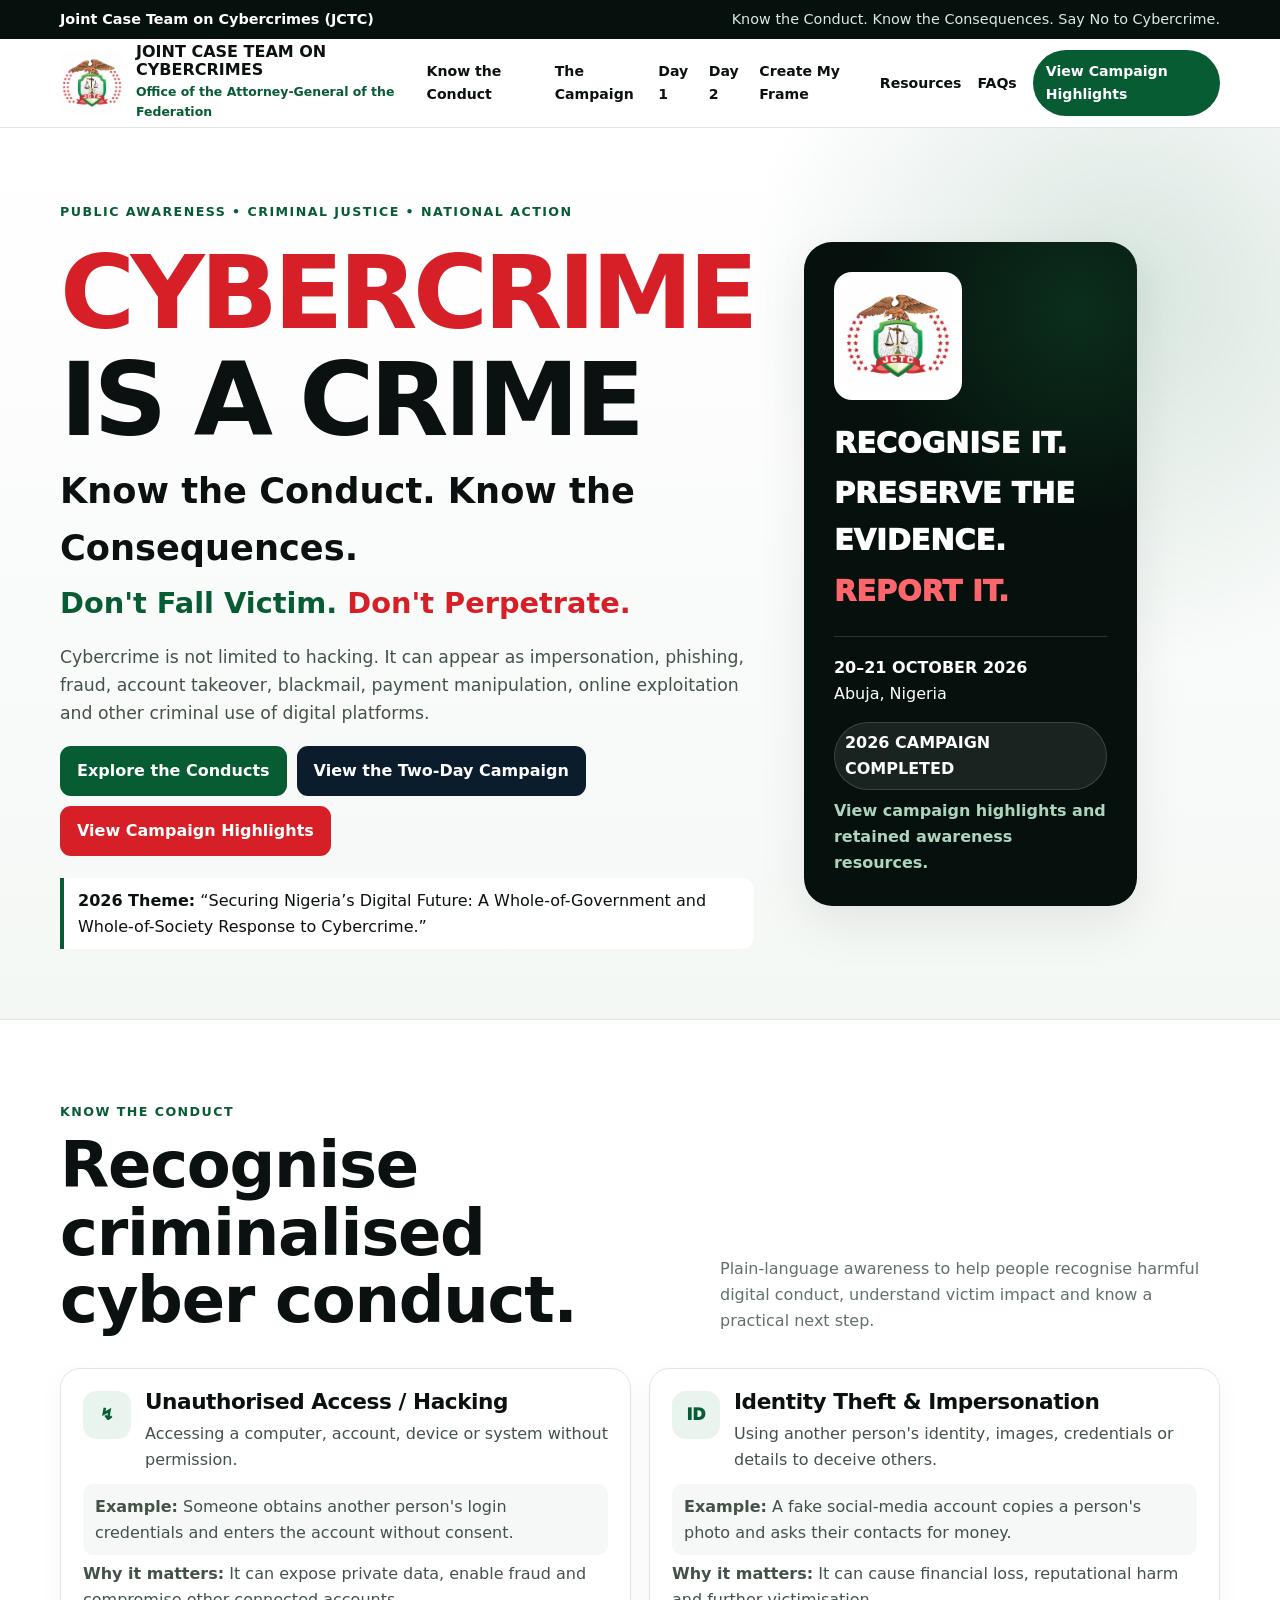
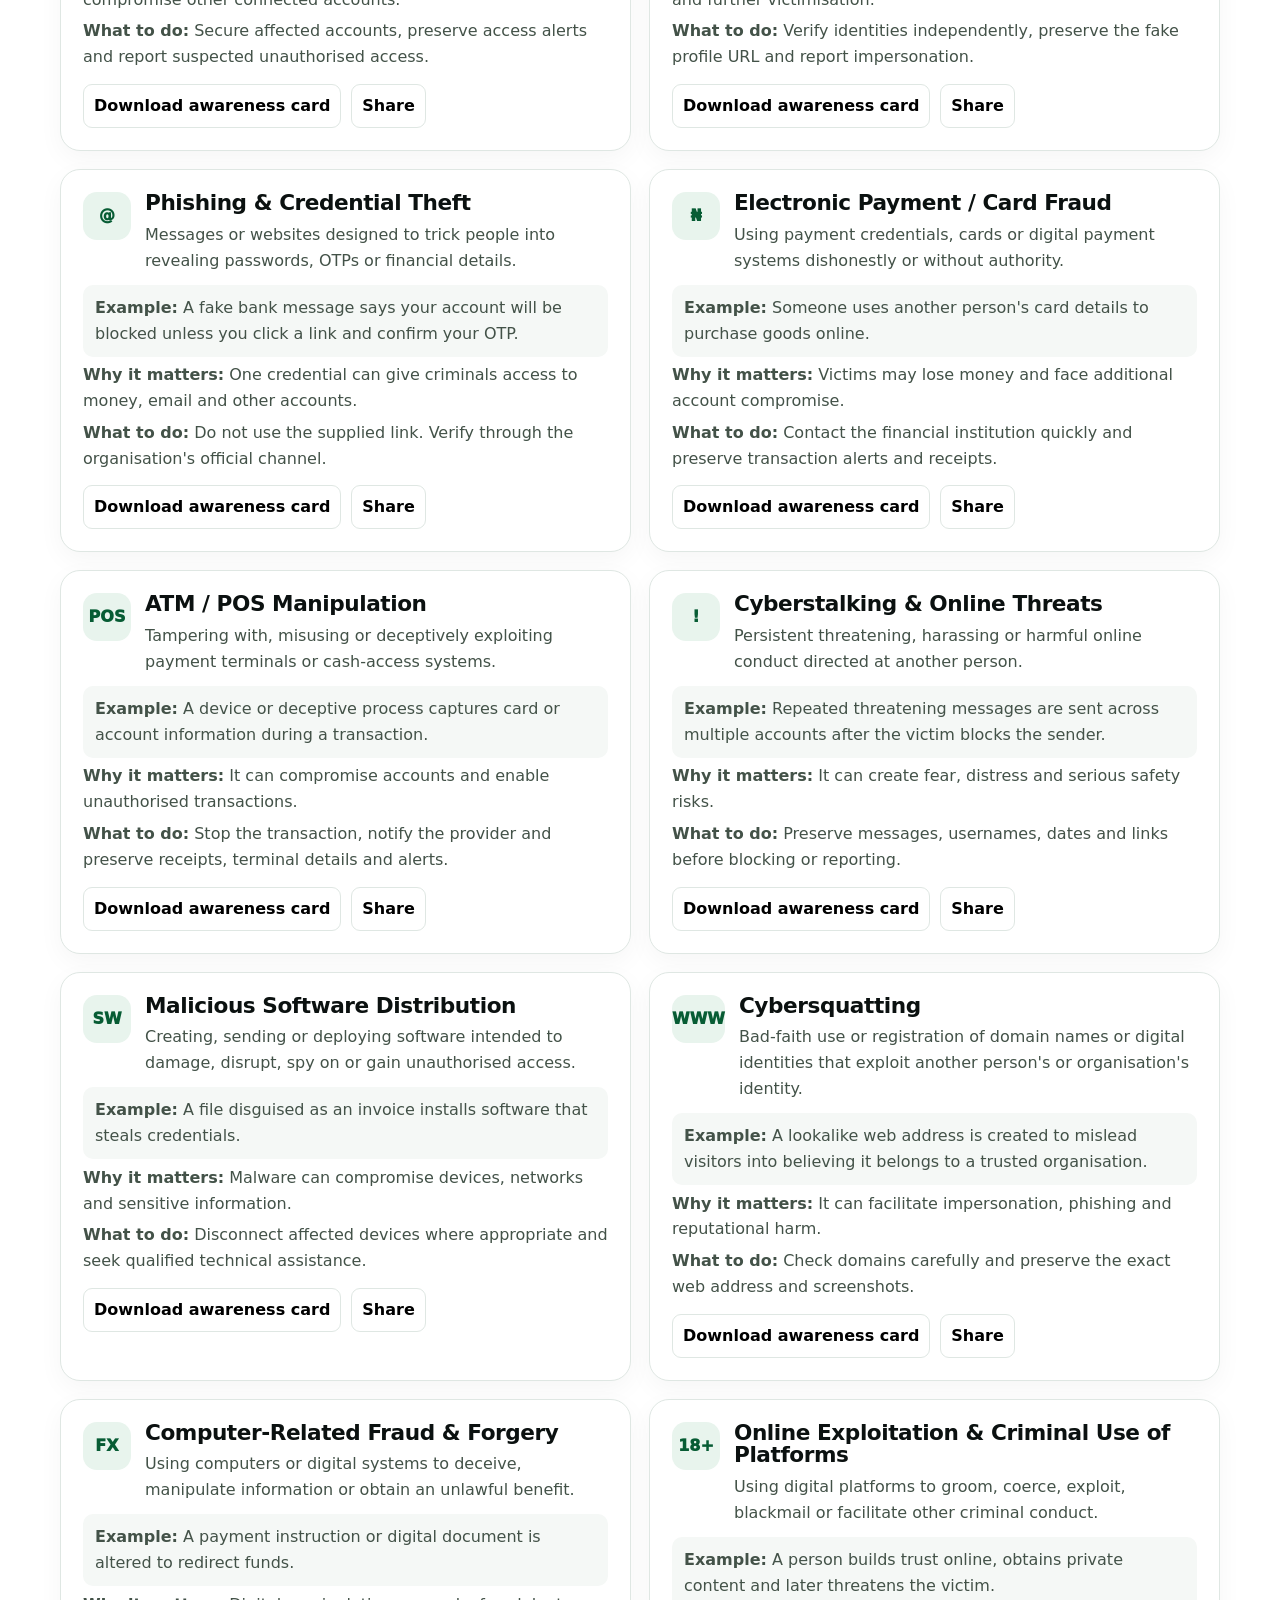
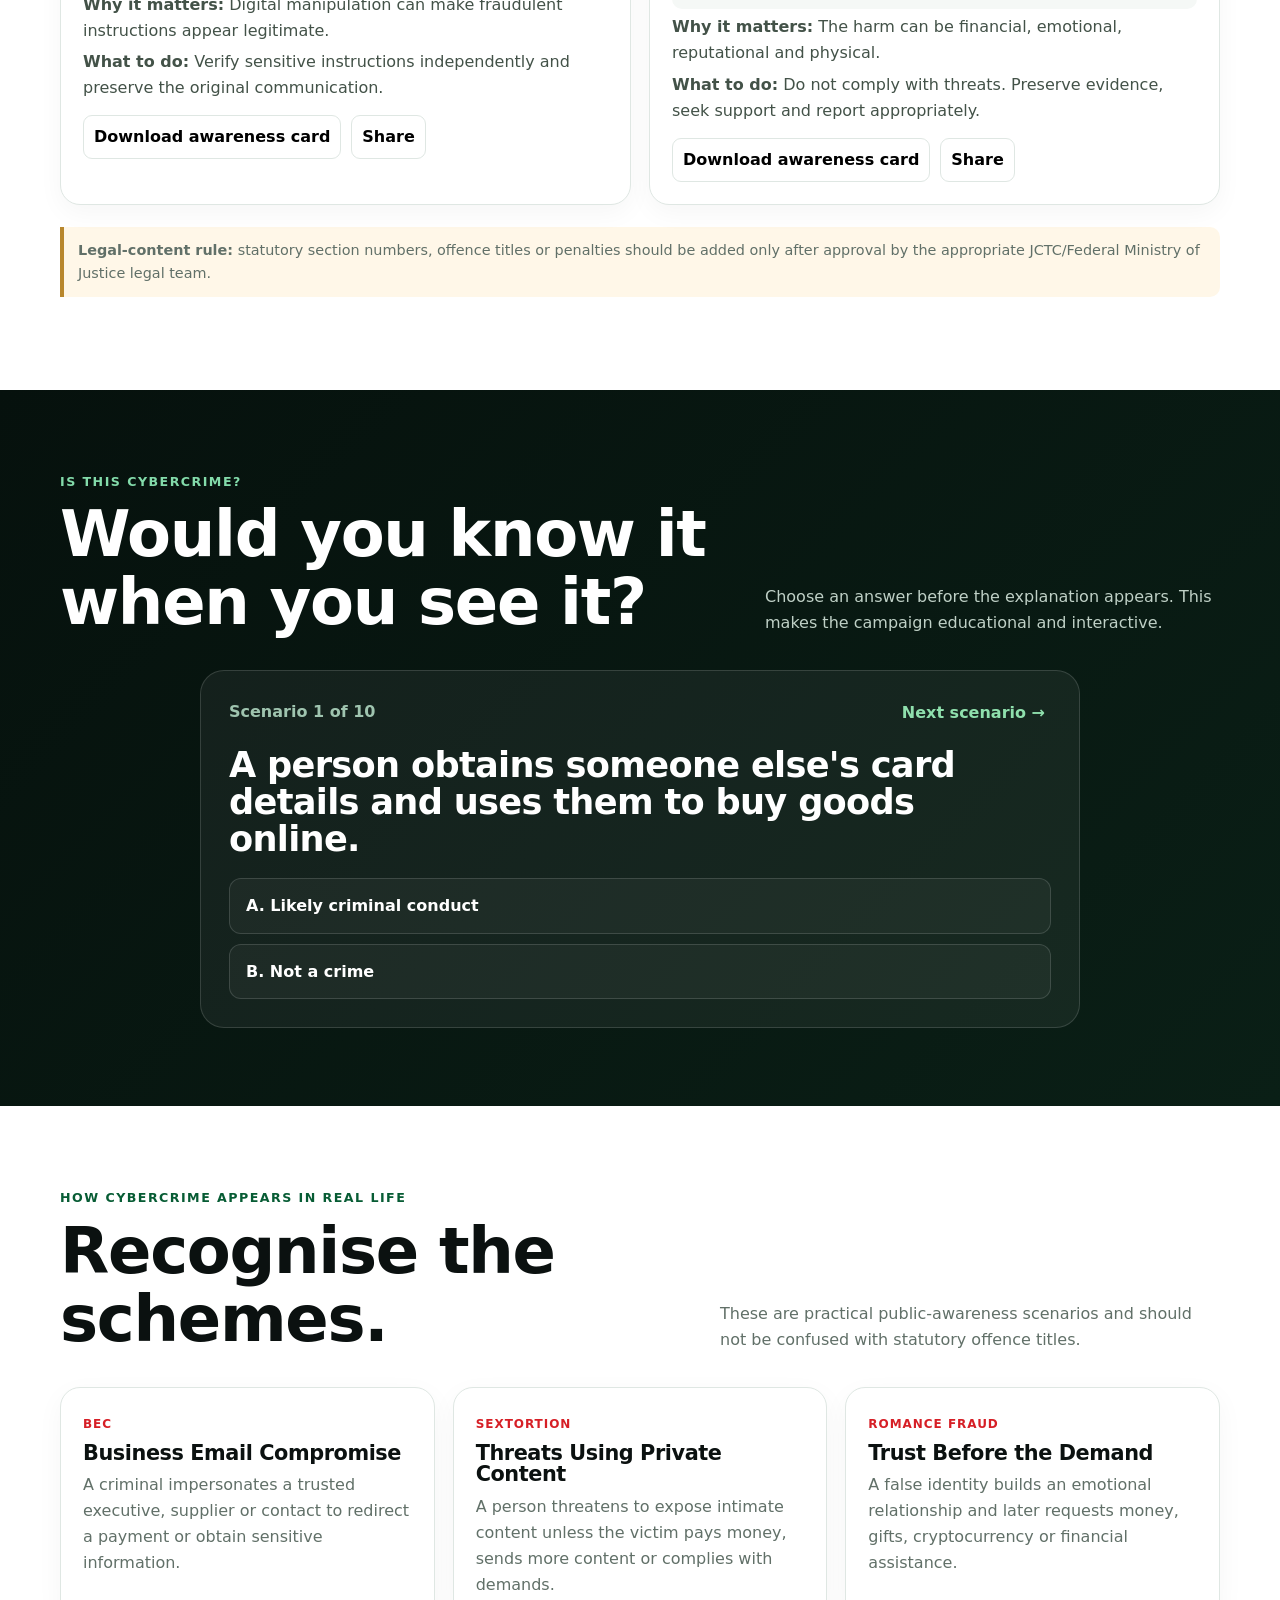
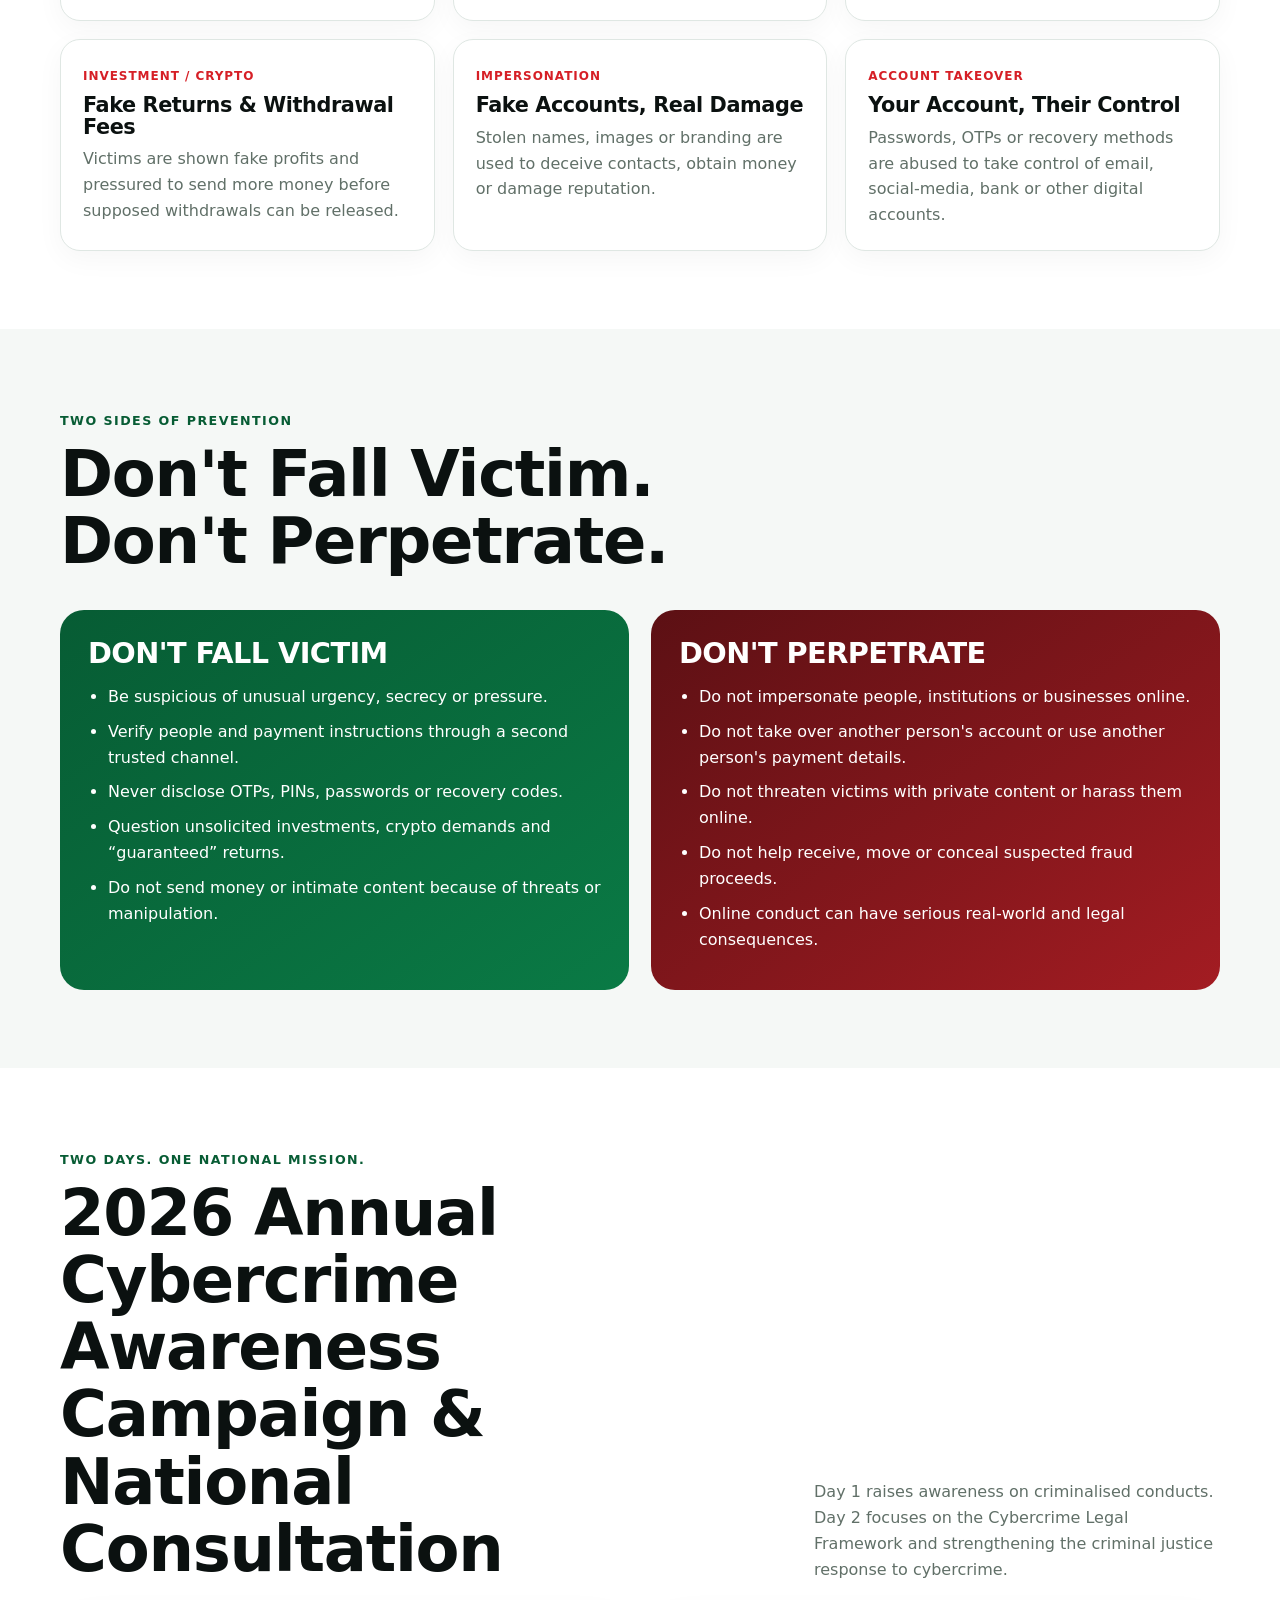
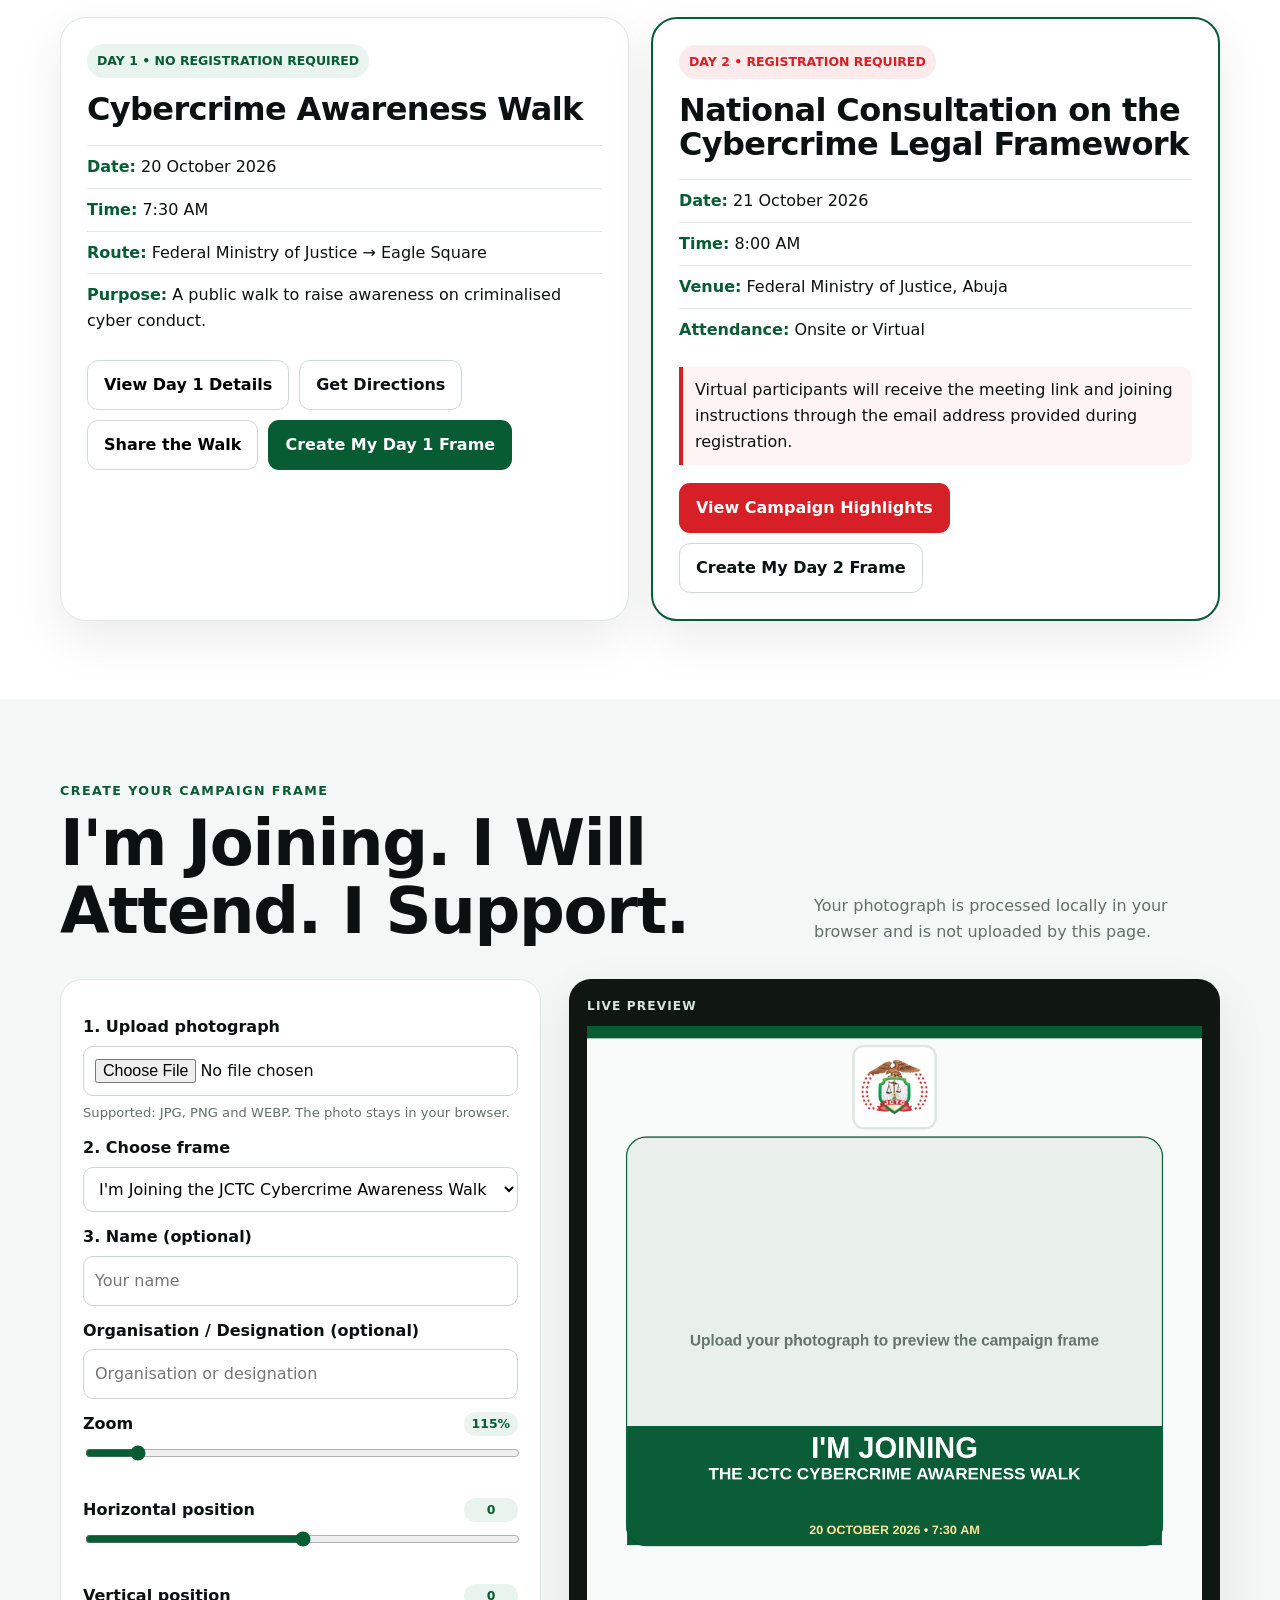
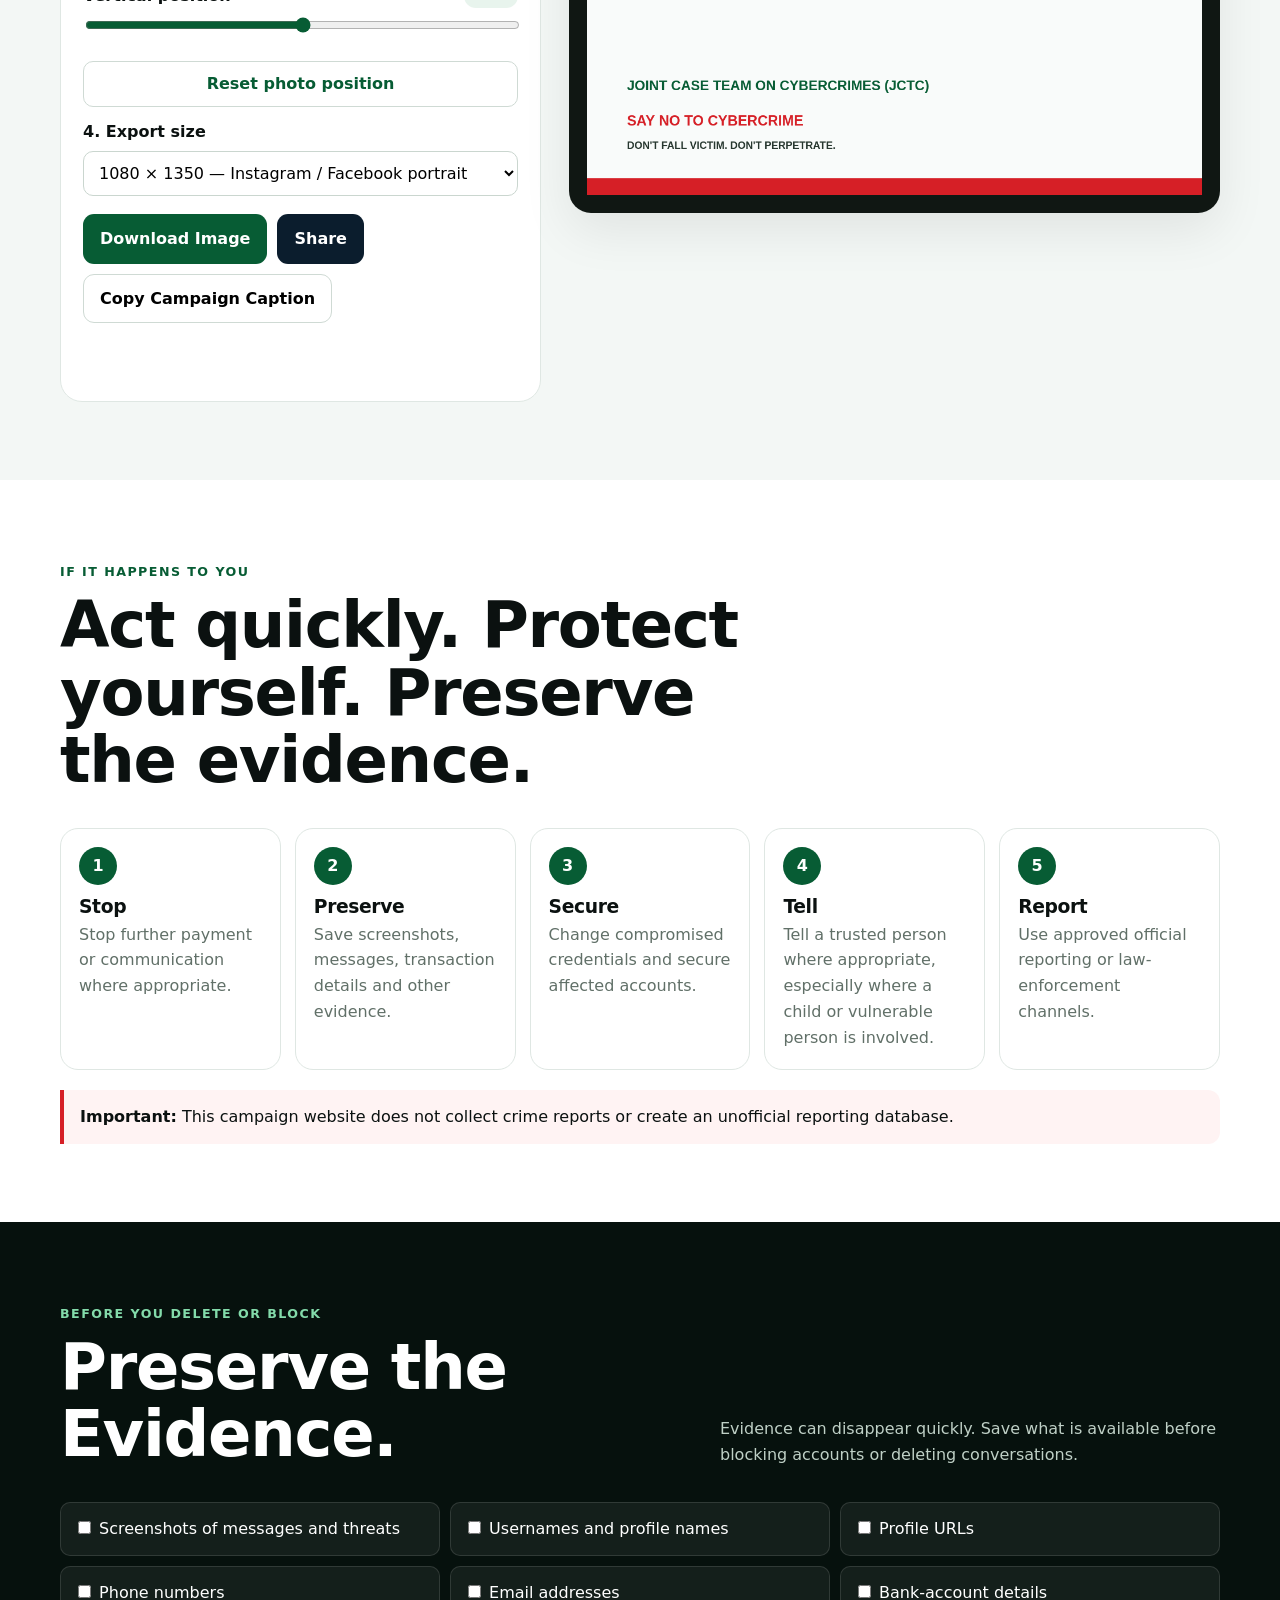
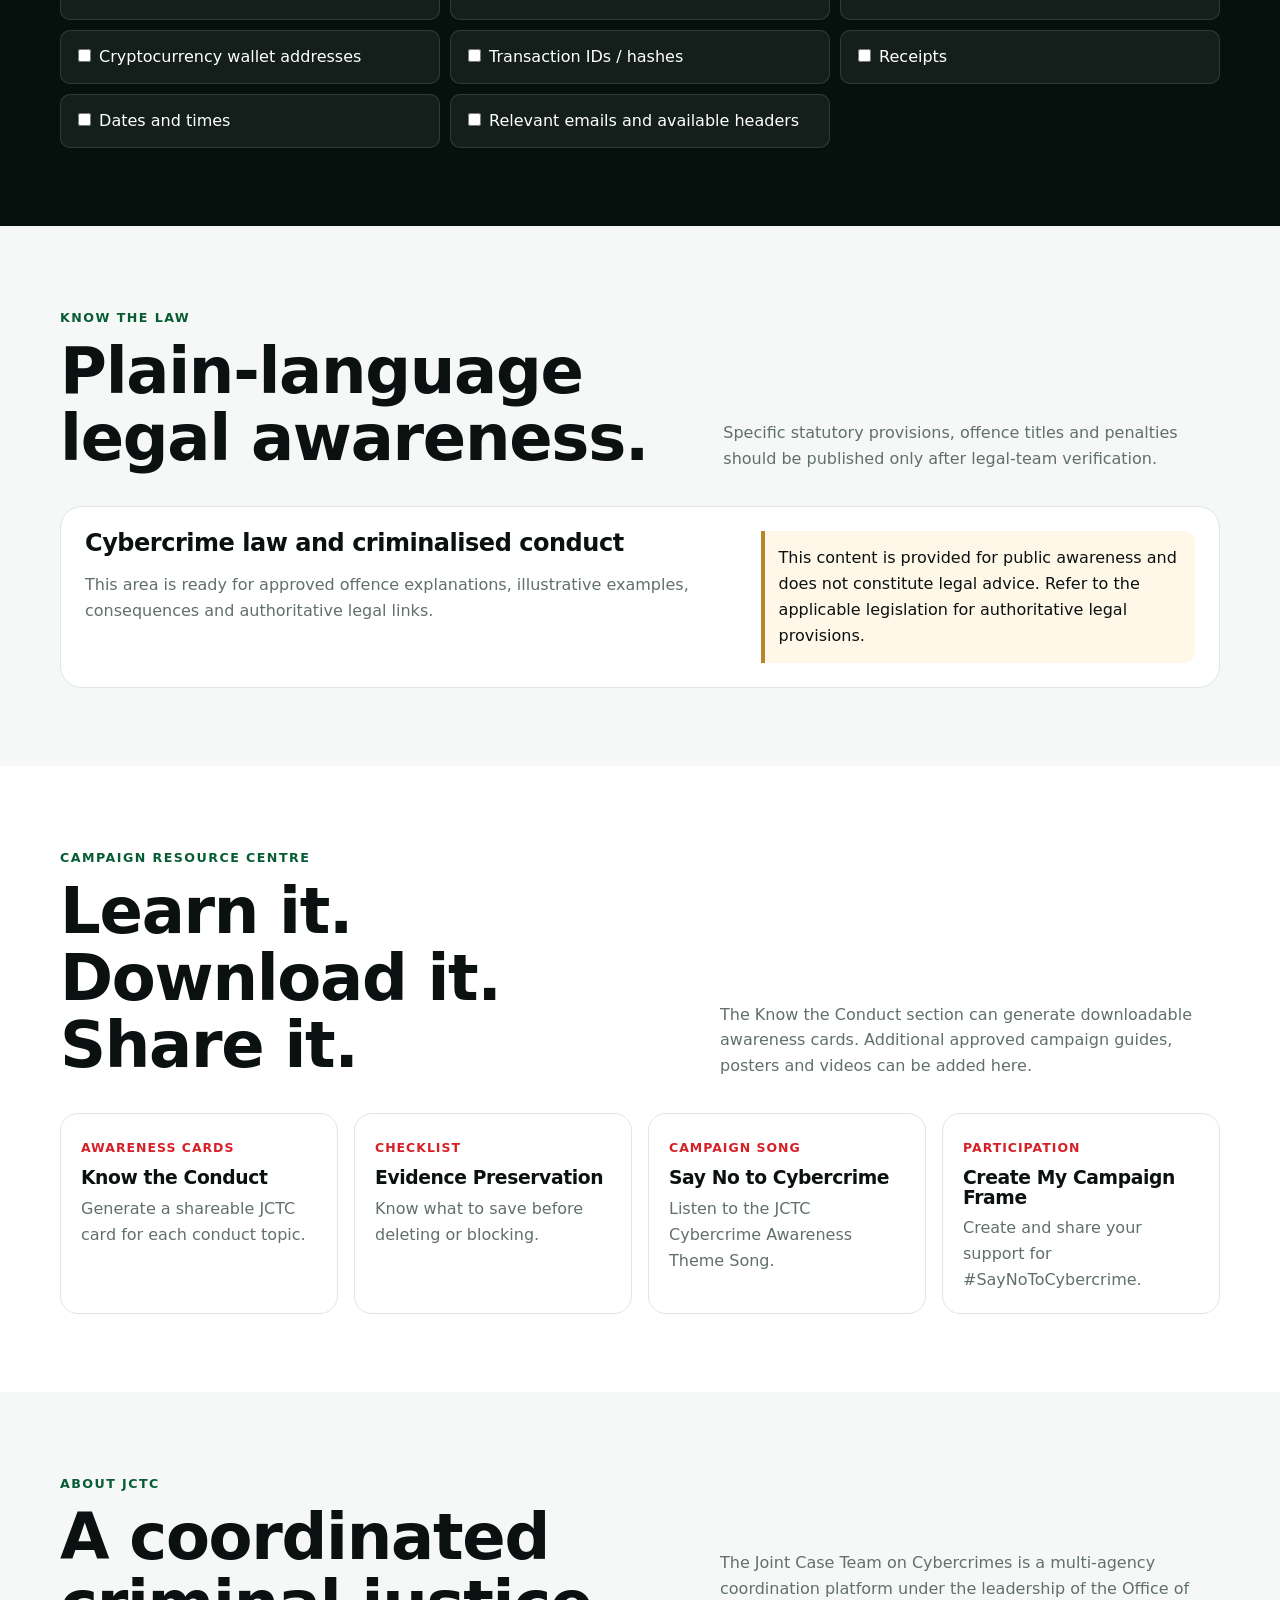
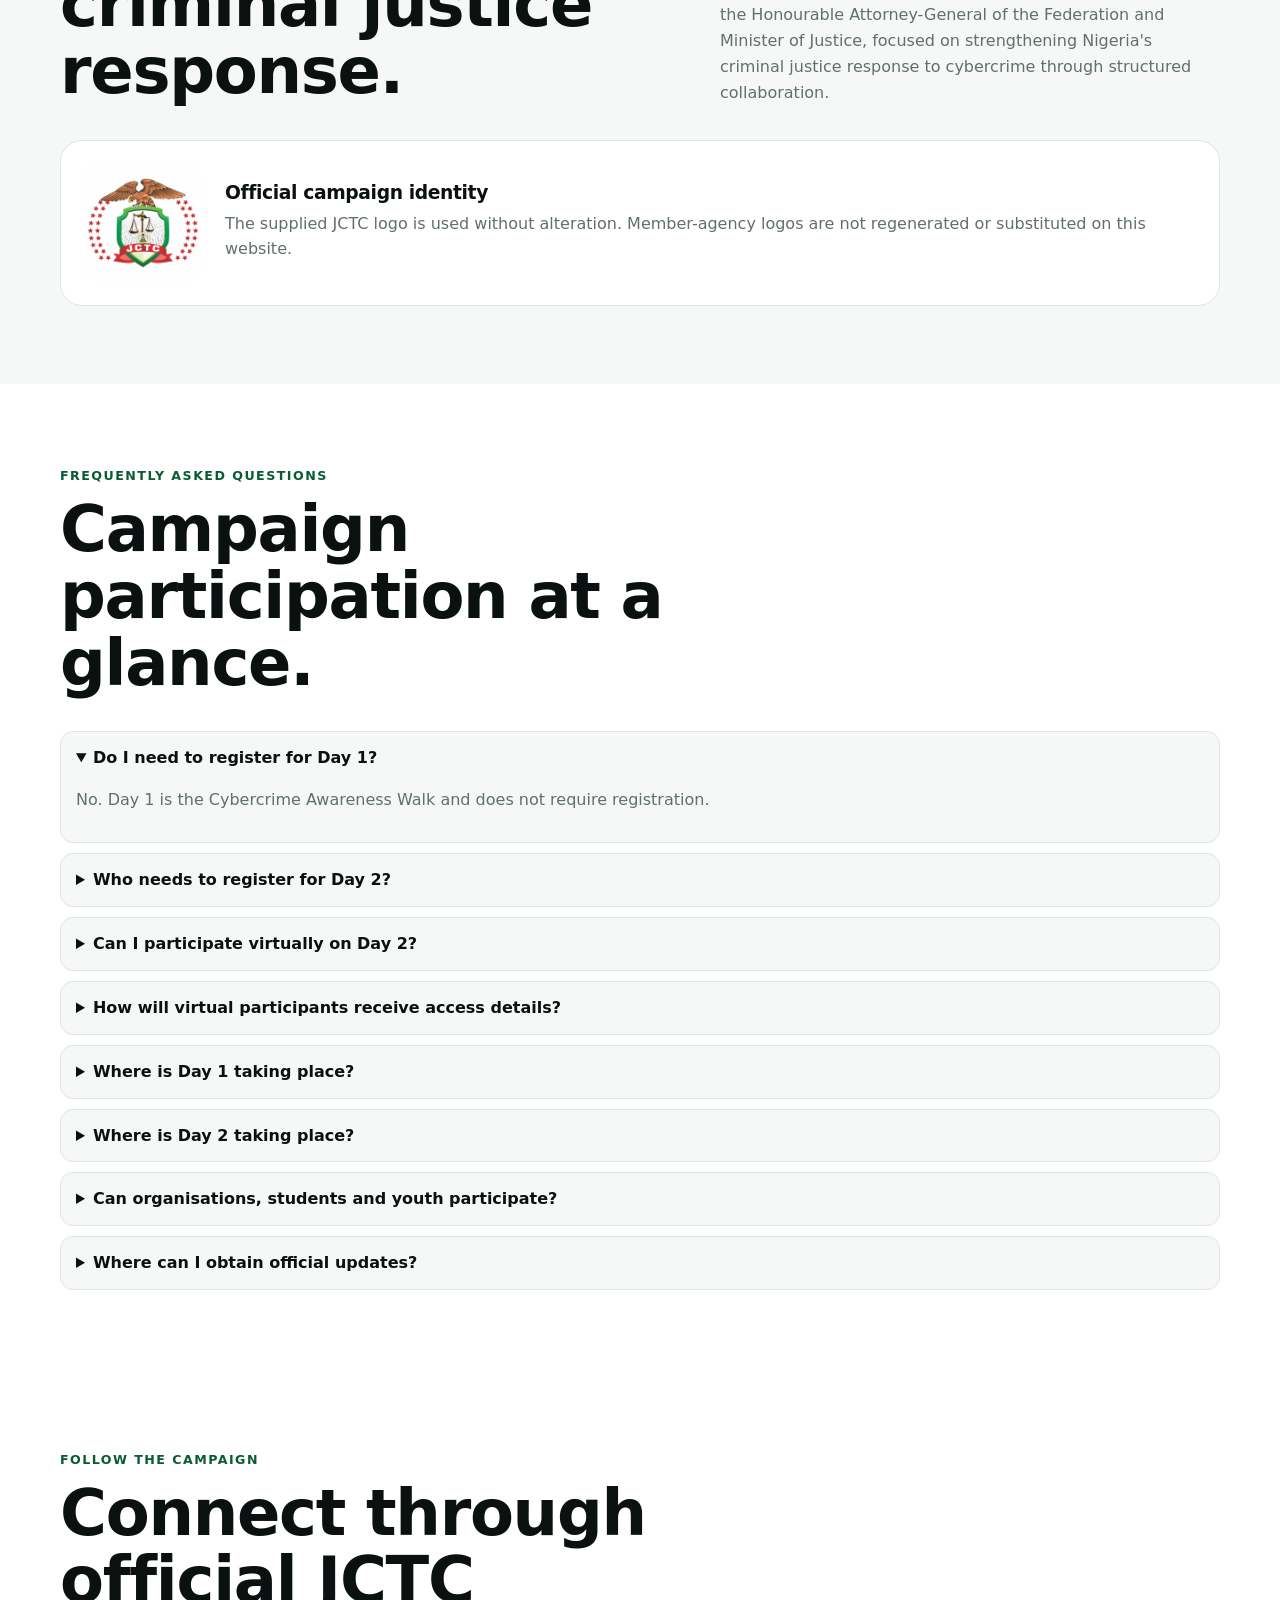
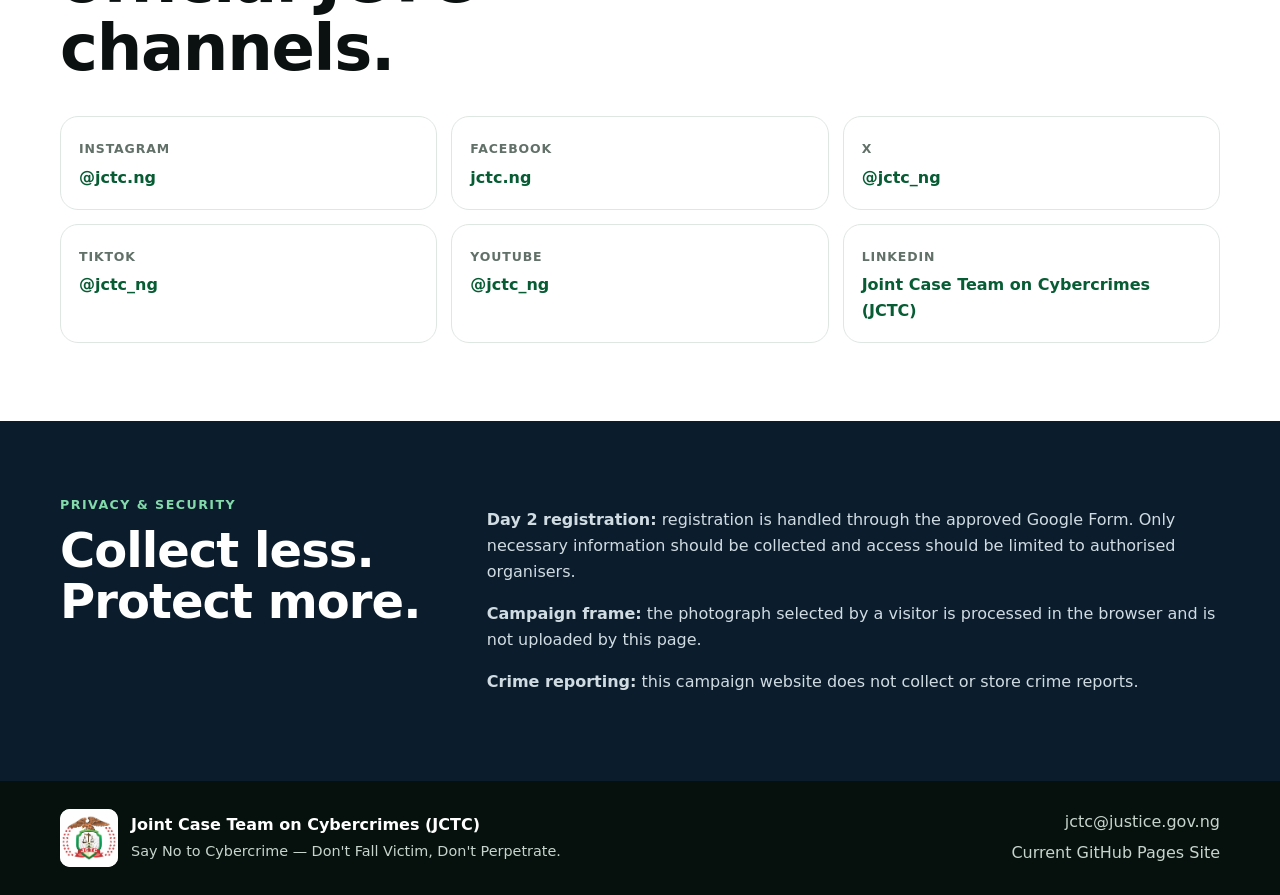
==== commit 29cfc1fc: "Update 2" ====
--- a/index.html
+++ b/index.html
@@ -4,6 +4,9 @@
   <meta charset="utf-8">
   <meta name="viewport" content="width=device-width,initial-scale=1">
   <meta name="theme-color" content="#075c34">
+  <meta http-equiv="Cache-Control" content="no-cache, no-store, must-revalidate">
+  <meta http-equiv="Pragma" content="no-cache">
+  <meta http-equiv="Expires" content="0">
   <meta name="description" content="Official JCTC cybercrime awareness platform: recognise criminalised cyber conduct, protect yourself, preserve evidence, explore the 2026 campaign and register for Day 2.">
   <meta name="robots" content="index,follow">
   <link rel="canonical" href="https://shausawa.github.io/jctc-website/">
@@ -18,7 +21,7 @@
   <meta name="twitter:description" content="Recognise it. Preserve the Evidence. Report it.">
   <meta name="twitter:image" content="https://shausawa.github.io/jctc-website/assets/social-preview.jpg">
   <title>JCTC | Cybercrime Awareness Campaign 2026</title>
-  <link rel="stylesheet" href="styles.css">
+  <link rel="stylesheet" href="styles.css?v=20260920-4">
 </head>
 <body>
 <a class="skip-link" href="#main">Skip to main content</a>
@@ -236,7 +239,8 @@
       <div class="frame-grid">
         <div class="frame-controls">
           <label for="photoInput">1. Upload photograph</label>
-          <input id="photoInput" type="file" accept="image/*">
+          <input id="photoInput" type="file" accept=".jpg,.jpeg,.png,.webp,image/jpeg,image/png,image/webp">
+          <small class="upload-help">Supported: JPG, PNG and WEBP. The photo stays in your browser.</small>
 
           <label for="frameType">2. Choose frame</label>
           <select id="frameType">
@@ -246,16 +250,35 @@
           </select>
 
           <label for="participantName">3. Name (optional)</label>
-          <input id="participantName" type="text" maxlength="50" placeholder="Your name">
+          <input id="participantName" type="text" maxlength="80" placeholder="Your name">
 
           <label for="participantOrg">Organisation / Designation (optional)</label>
-          <input id="participantOrg" type="text" maxlength="70" placeholder="Organisation or designation">
+          <input id="participantOrg" type="text" maxlength="120" placeholder="Organisation or designation">
+
+          <div id="uploadPreviewRow" class="upload-preview-row" hidden>
+            <img id="uploadedThumb" alt="Preview of the photograph selected for the campaign frame">
+            <div>
+              <strong id="uploadedFileName">Photo selected</strong>
+              <span>Your photo is ready for positioning.</span>
+            </div>
+          </div>
 
           <div class="range-grid">
-            <label>Zoom <input id="photoZoom" type="range" min="1" max="2.4" step="0.05" value="1"></label>
-            <label>Horizontal <input id="photoX" type="range" min="-100" max="100" step="1" value="0"></label>
-            <label>Vertical <input id="photoY" type="range" min="-100" max="100" step="1" value="0"></label>
-          </div>
+            <label>
+              <span>Zoom <output id="photoZoomValue">115%</output></span>
+              <input id="photoZoom" type="range" min="1" max="2.4" step="0.05" value="1.15">
+            </label>
+            <label>
+              <span>Horizontal position <output id="photoXValue">0</output></span>
+              <input id="photoX" type="range" min="-100" max="100" step="1" value="0">
+            </label>
+            <label>
+              <span>Vertical position <output id="photoYValue">0</output></span>
+              <input id="photoY" type="range" min="-100" max="100" step="1" value="0">
+            </label>
+          </div>
+
+          <button id="resetPhotoPosition" class="reset-position" type="button">Reset photo position</button>
 
           <label for="exportSize">4. Export size</label>
           <select id="exportSize">
@@ -438,6 +461,6 @@
   </div>
 </footer>
 
-<script src="app.js" defer></script>
+<script src="app.js?v=20260920-4" defer></script>
 </body>
 </html>
--- a/styles.css
+++ b/styles.css
@@ -46,3 +46,43 @@
 @media(max-width:760px){body{font-size:16px}.topbar-inner{justify-content:center;text-align:center}.topbar-inner span:last-child{display:none}.brand-text span{display:none}.brand-text strong{font-size:.9rem}.hero-grid{padding:50px 0}.hero h1{font-size:3.7rem}.section{padding:56px 0}.section-head{flex-direction:column;align-items:flex-start;gap:12px}.conduct-grid,.scheme-grid,.two-col,.event-grid,.law-card,.social-grid,.privacy-grid{grid-template-columns:1fr}.steps-grid{grid-template-columns:1fr 1fr}.evidence-grid{grid-template-columns:1fr}.resource-grid{grid-template-columns:1fr}.footer-grid{flex-direction:column;align-items:flex-start}.footer-contact{text-align:left}}
 @media(max-width:480px){.wrap{width:min(100% - 24px,1160px)}.hero h1{font-size:3.1rem}.hero-card,.event-card,.quiz-shell{padding:20px}.steps-grid{grid-template-columns:1fr}.actions{flex-direction:column}.btn{width:100%}}
 @media(prefers-reduced-motion:reduce){html{scroll-behavior:auto}*,*:before,*:after{scroll-behavior:auto!important;transition:none!important;animation:none!important}}
+
+
+/* Frame generator reliability / usability update */
+.upload-preview-row{
+  margin:14px 0 6px;
+  display:grid;
+  grid-template-columns:64px 1fr;
+  gap:12px;
+  align-items:center;
+  border:1px solid var(--line);
+  background:var(--soft);
+  border-radius:12px;
+  padding:10px;
+}
+.upload-preview-row[hidden]{display:none}
+.upload-preview-row img{
+  width:64px;height:64px;object-fit:cover;border-radius:9px;border:1px solid #cbd8d1;background:#fff;
+}
+.upload-preview-row strong{display:block;word-break:break-word;font-size:.92rem}
+.upload-preview-row span{display:block;color:var(--muted);font-size:.82rem;margin-top:2px}
+.range-grid label>span{display:flex;align-items:center;justify-content:space-between;gap:10px}
+.range-grid output{
+  min-width:54px;text-align:center;border-radius:999px;background:#e8f4ed;color:var(--green);
+  padding:2px 8px;font-size:.78rem;font-weight:900;
+}
+.range-grid input[type="range"]{
+  height:28px;cursor:ew-resize;accent-color:var(--green);
+}
+.reset-position{
+  width:100%;margin-top:8px;border:1px solid #cfdad4;background:#fff;color:var(--green);
+  border-radius:10px;padding:9px 12px;font-weight:850;cursor:pointer;
+}
+.reset-position:hover{background:#f1f7f3}
+.frame-preview{position:relative}
+.frame-preview:before{
+  content:"LIVE PREVIEW";display:block;color:#d5e6dc;font-size:.76rem;font-weight:900;
+  letter-spacing:.09em;margin-bottom:10px;
+}
+
+.upload-help{display:block;margin-top:6px;color:var(--muted);font-size:.82rem}
